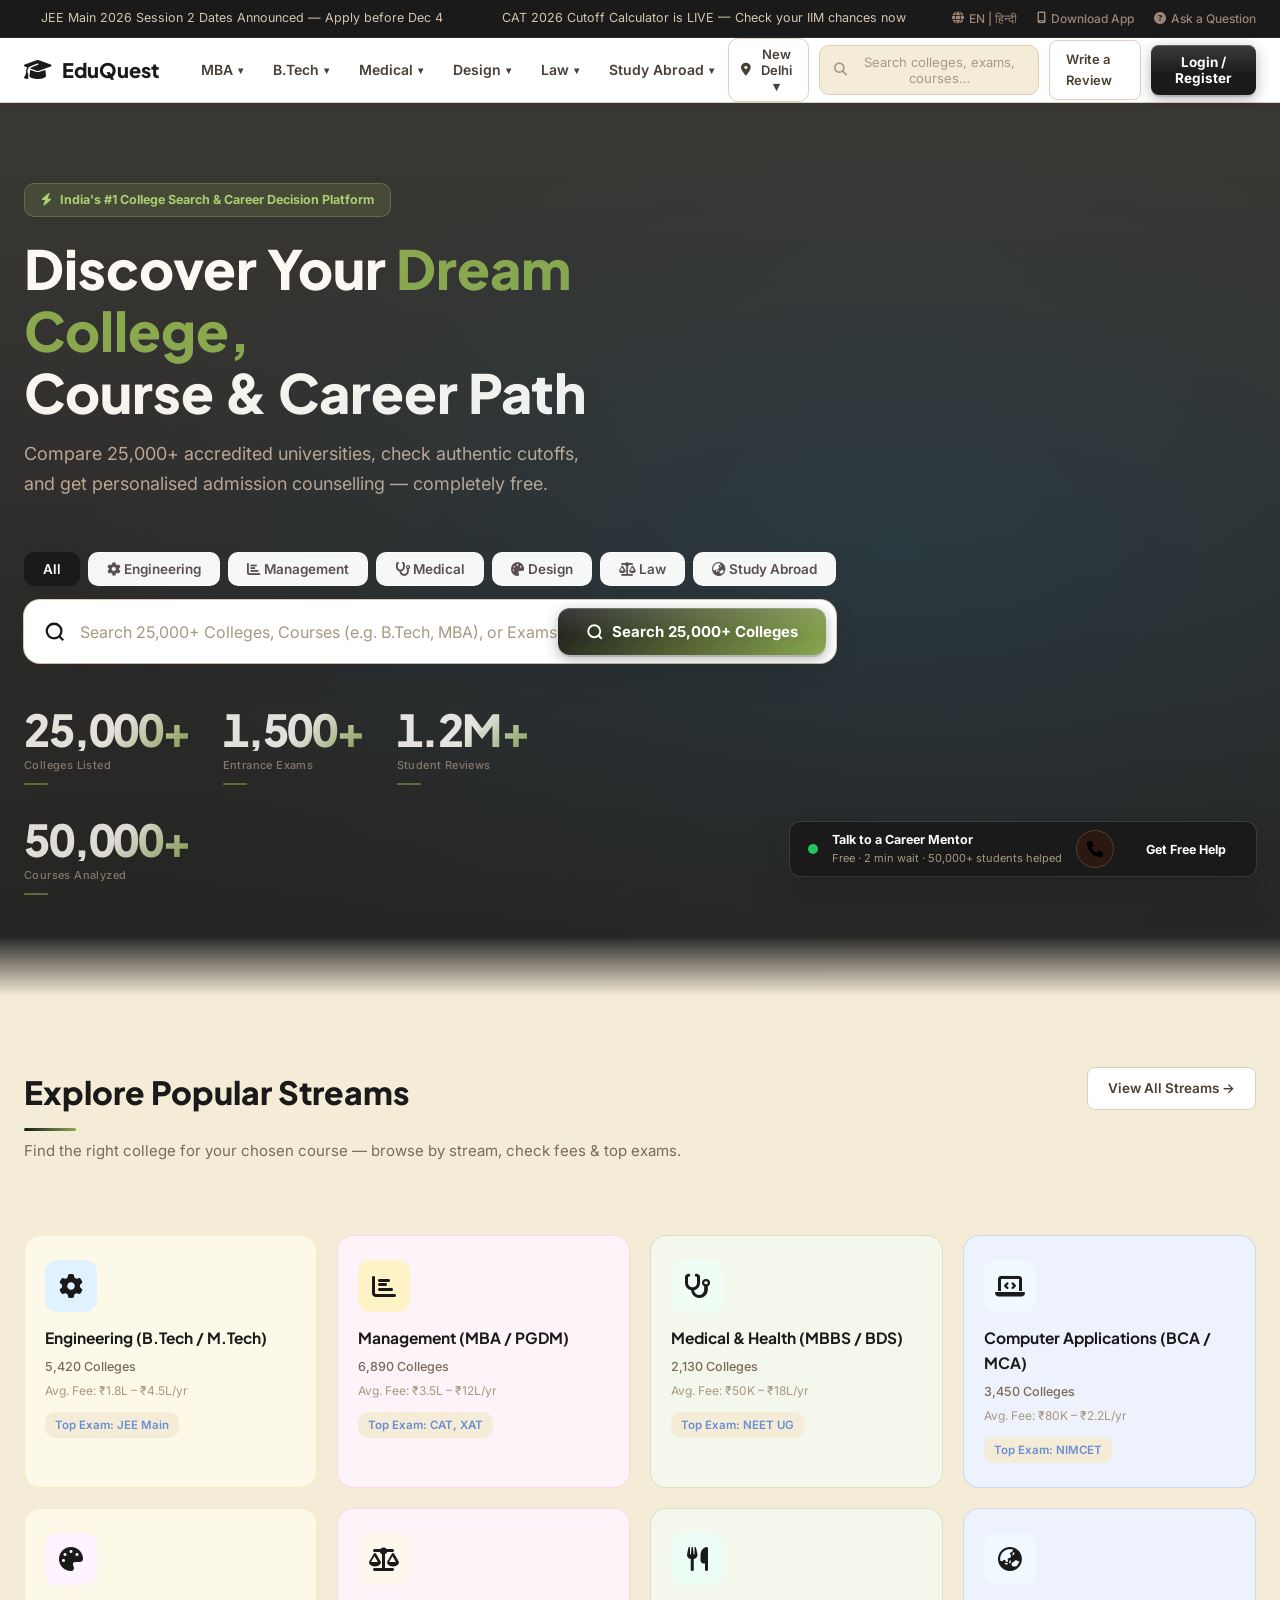
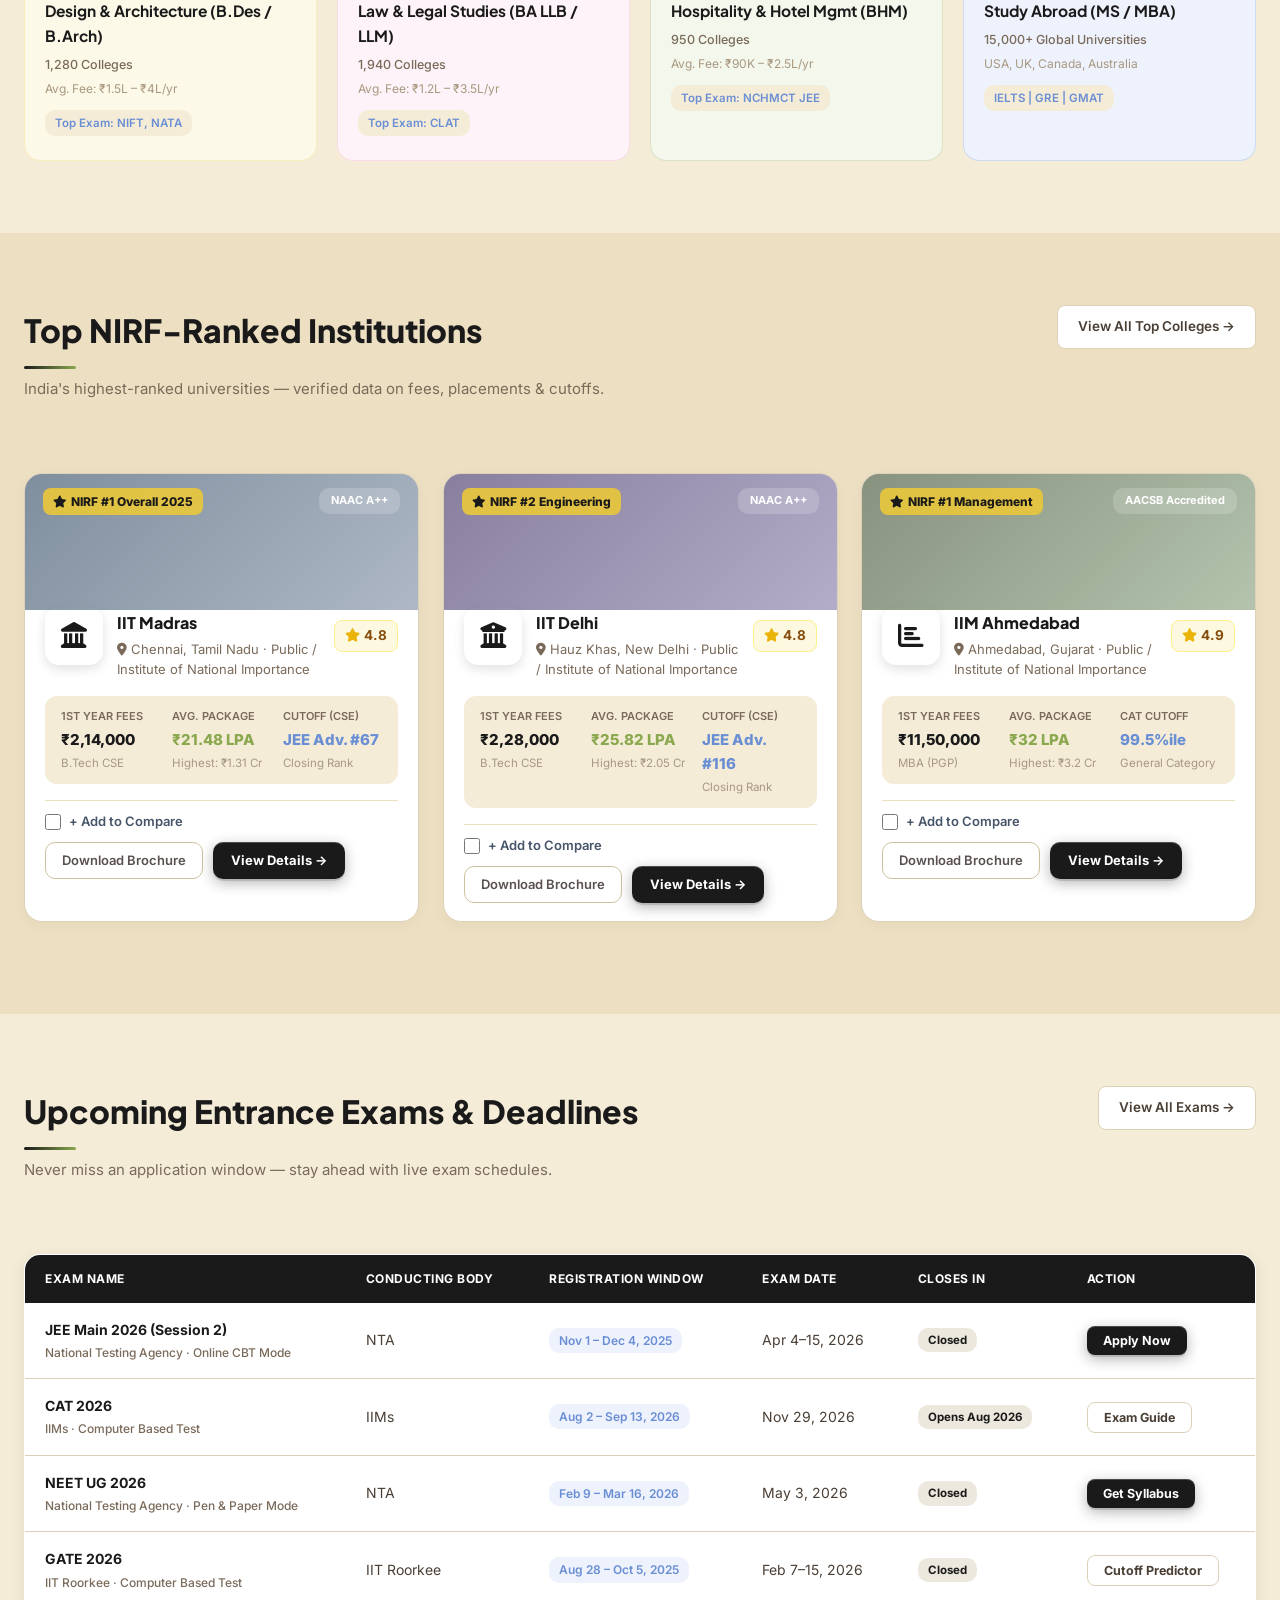
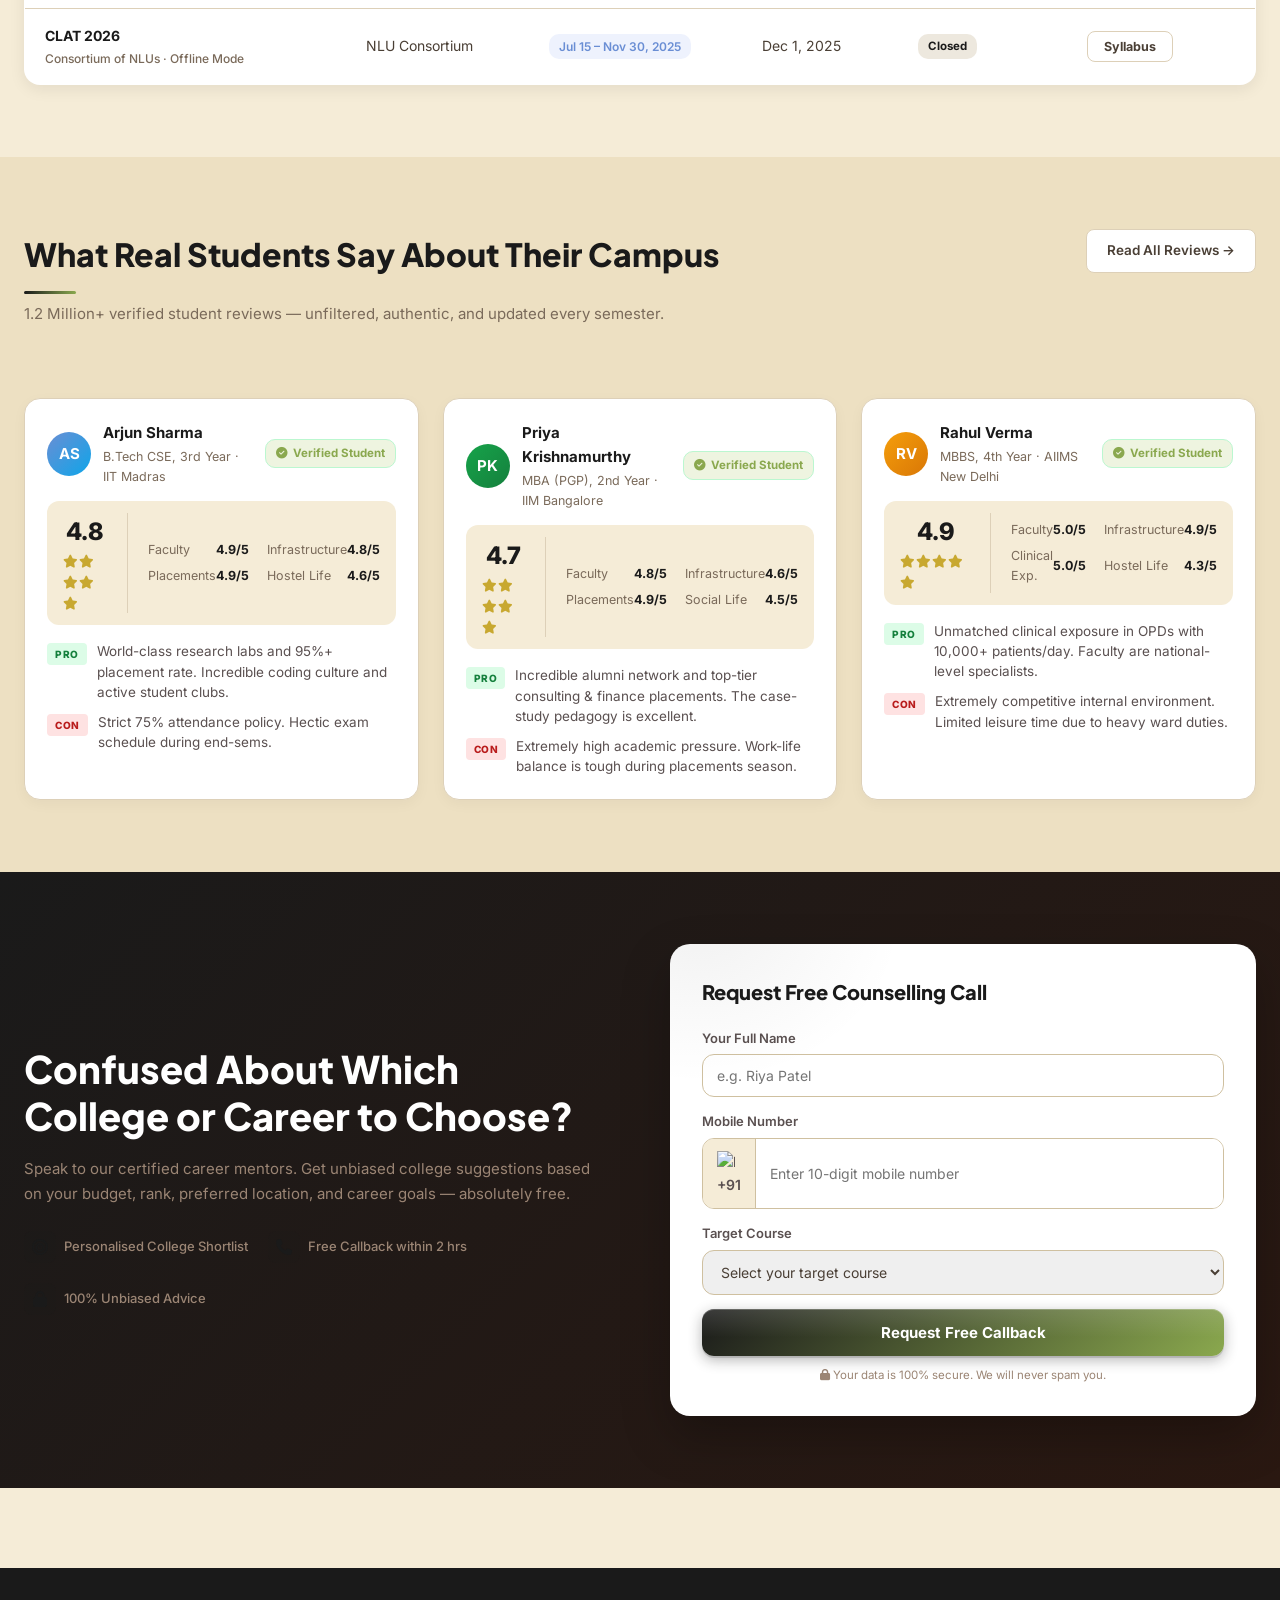
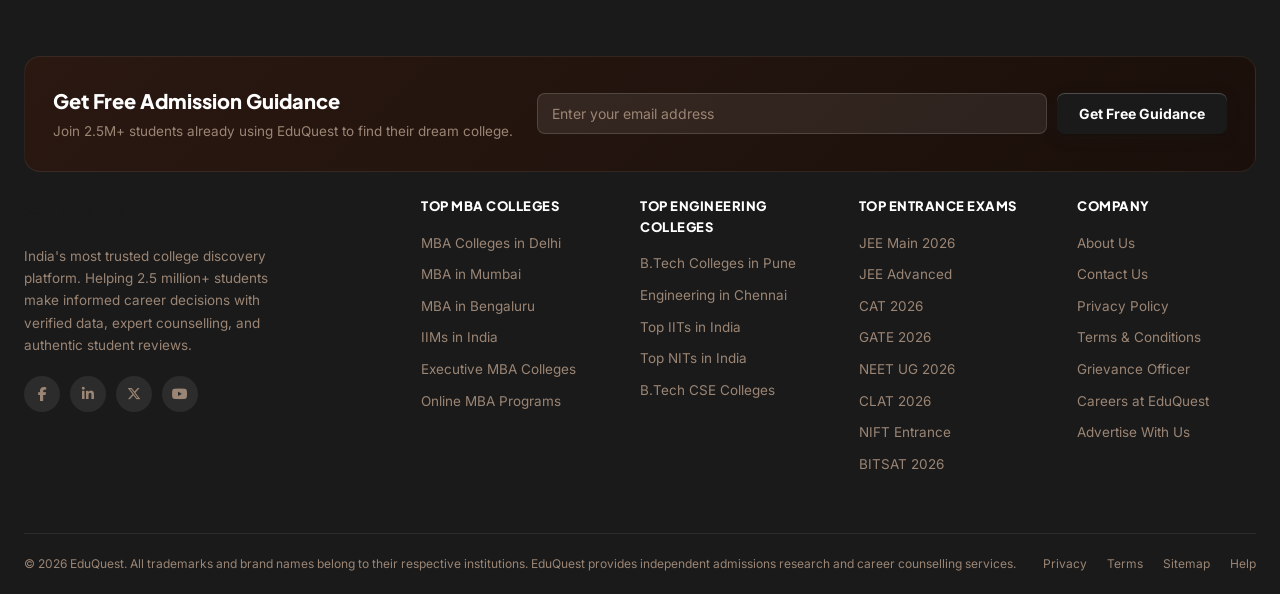
==== index.html @ 74264080 "Pull camera back to fit book inside canvas: 120% radius, 60deg FOV Co-Authored-By: Claude Sonnet 4.6" ====
<!DOCTYPE html>
<html lang="en">
<head>
  <meta charset="UTF-8" />
  <meta name="viewport" content="width=device-width, initial-scale=1.0" />
  <title>EduQuest — India's #1 College Discovery & Admissions Platform</title>
  <meta name="description" content="Discover 25,000+ colleges, check authentic cutoffs, compare universities and get free expert admissions counselling on EduQuest." />
  <link rel="stylesheet" href="eduquest.css" />
  <link rel="stylesheet" href="https://cdnjs.cloudflare.com/ajax/libs/font-awesome/6.5.1/css/all.min.css" crossorigin="anonymous" referrerpolicy="no-referrer" />
  <script type="module" src="https://unpkg.com/@google/model-viewer/dist/model-viewer.min.js"></script>
</head>
<body>

<!-- ══════════════════════════════════════════
     TOP NOTIFICATION BAR
══════════════════════════════════════════ -->
<div id="top-bar">
  <div class="container">
    <div class="top-bar-inner">
      <div class="top-bar-ticker">
        <div class="ticker-track">
          <span class="ticker-item"><span class="ticker-fire"><i class="fa-solid fa-fire"></i></span> JEE Main 2026 Session 2 Dates Announced — Apply before Dec 4</span>
          <span class="ticker-item"><span class="ticker-fire"><i class="fa-solid fa-bullhorn"></i></span> CAT 2026 Cutoff Calculator is LIVE — Check your IIM chances now</span>
          <span class="ticker-item"><span class="ticker-fire"><i class="fa-solid fa-graduation-cap"></i></span> NEET UG 2026 Registration Opens Feb 9 — Download free syllabus</span>
          <span class="ticker-item"><span class="ticker-fire"><i class="fa-solid fa-bolt"></i></span> GATE 2026 Admit Card available — IIT Roorkee</span>
          <span class="ticker-item"><span class="ticker-fire"><i class="fa-solid fa-fire"></i></span> JEE Main 2026 Session 2 Dates Announced — Apply before Dec 4</span>
          <span class="ticker-item"><span class="ticker-fire"><i class="fa-solid fa-bullhorn"></i></span> CAT 2026 Cutoff Calculator is LIVE — Check your IIM chances now</span>
          <span class="ticker-item"><span class="ticker-fire"><i class="fa-solid fa-graduation-cap"></i></span> NEET UG 2026 Registration Opens Feb 9 — Download free syllabus</span>
          <span class="ticker-item"><span class="ticker-fire"><i class="fa-solid fa-bolt"></i></span> GATE 2026 Admit Card available — IIT Roorkee</span>
        </div>
      </div>
      <div class="top-bar-right">
        <a href="#" class="top-bar-link"><i class="fa-solid fa-globe"></i> EN | हिन्दी</a>
        <a href="#" class="top-bar-link"><i class="fa-solid fa-mobile-screen"></i> Download App</a>
        <a href="#" class="top-bar-link"><i class="fa-solid fa-circle-question"></i> Ask a Question</a>
      </div>
    </div>
  </div>
</div>

<!-- ══════════════════════════════════════════
     STICKY NAVIGATION HEADER
══════════════════════════════════════════ -->
<header id="main-nav">
  <div class="container">
    <nav class="nav-inner">
      <a href="index.html" class="nav-logo">
        <span class="nav-logo-icon"><i class="fa-solid fa-graduation-cap"></i></span>EduQuest
      </a>

      <!-- Desktop Menu -->
      <ul class="nav-menu">
        <li class="nav-item">
          <a href="colleges.html?stream=mba" class="nav-link">MBA <span class="caret">▾</span></a>
          <div class="mega-menu">
            <div class="mega-menu-title">Management</div>
            <a href="colleges.html?stream=mba">Top MBA Colleges in India</a>
            <a href="exams.html#cat">CAT 2026 — Dates & Pattern</a>
            <a href="exams.html#xat">XAT 2026 Eligibility</a>
            <a href="colleges.html?type=online-mba">Online MBA Programs</a>
            <a href="colleges.html?type=executive-mba">Executive MBA Colleges</a>
            <a href="#" class="trigger-lead-modal">IIM Cutoff Predictor</a>
          </div>
        </li>
        <li class="nav-item">
          <a href="colleges.html?stream=engineering" class="nav-link">B.Tech <span class="caret">▾</span></a>
          <div class="mega-menu">
            <div class="mega-menu-title">Engineering</div>
            <a href="colleges.html?type=iit">Top IITs in India</a>
            <a href="colleges.html?type=nit">Top NITs in India</a>
            <a href="exams.html#jee">JEE Main 2026 Guide</a>
            <a href="#" class="trigger-lead-modal">JEE College Predictor</a>
            <a href="colleges.html?stream=engineering&type=private">Private Engineering Colleges</a>
            <a href="colleges.html?stream=engineering&branch=cse">Branch Comparison — CSE vs ECE</a>
          </div>
        </li>
        <li class="nav-item">
          <a href="colleges.html?stream=medical" class="nav-link">Medical <span class="caret">▾</span></a>
          <div class="mega-menu">
            <div class="mega-menu-title">Medical & Health Sciences</div>
            <a href="exams.html#neet">NEET UG 2026 Cutoffs</a>
            <a href="colleges.html?stream=medical&course=mbbs">Top MBBS Colleges</a>
            <a href="colleges.html?stream=medical&course=dental">BDS / Dental Colleges</a>
            <a href="colleges.html?type=aiims">AIIMS Ranking</a>
            <a href="colleges.html?stream=medical&course=pharmacy">Pharmacy Colleges</a>
          </div>
        </li>
        <li class="nav-item">
          <a href="colleges.html?stream=design" class="nav-link">Design <span class="caret">▾</span></a>
          <div class="mega-menu">
            <div class="mega-menu-title">Design & Architecture</div>
            <a href="colleges.html?stream=design&type=nift">NIFT Colleges</a>
            <a href="colleges.html?stream=design&type=nid">NID Admission</a>
            <a href="colleges.html?stream=design&course=fashion">Fashion Design Colleges</a>
            <a href="colleges.html?stream=design&course=interior">Interior Design Colleges</a>
            <a href="colleges.html?stream=design&course=barch">B.Arch Colleges</a>
          </div>
        </li>
        <li class="nav-item">
          <a href="colleges.html?stream=law" class="nav-link">Law <span class="caret">▾</span></a>
          <div class="mega-menu">
            <div class="mega-menu-title">Law & Legal Studies</div>
            <a href="colleges.html?stream=law">Top Law Colleges in India</a>
            <a href="exams.html#clat">CLAT 2026 Exam Guide</a>
            <a href="colleges.html?stream=law&course=ballb">BA LLB Colleges</a>
            <a href="colleges.html?stream=law&course=llm">LLM Programs</a>
          </div>
        </li>
        <li class="nav-item">
          <a href="colleges.html?stream=abroad" class="nav-link">Study Abroad <span class="caret">▾</span></a>
          <div class="mega-menu">
            <div class="mega-menu-title">Study Abroad</div>
            <a href="colleges.html?country=usa">Universities in USA</a>
            <a href="colleges.html?country=uk">Universities in UK</a>
            <a href="colleges.html?country=canada">Universities in Canada</a>
            <a href="colleges.html?country=australia">Universities in Australia</a>
            <a href="exams.html#ielts">IELTS / TOEFL Prep</a>
            <a href="exams.html#gre">GRE / GMAT Guide</a>
          </div>
        </li>
      </ul>

      <div class="nav-right">
        <button class="nav-city-select"><i class="fa-solid fa-location-dot"></i> New Delhi ▾</button>
        <button class="nav-search-trigger" onclick="document.getElementById('mainSearchInput').focus()">
          <i class="fa-solid fa-magnifying-glass"></i> Search colleges, exams, courses…
        </button>
        <a href="#" class="btn-nav-ghost trigger-lead-modal">Write a Review</a>
        <button class="btn-nav-primary trigger-lead-modal">Login / Register</button>
        <button class="mobile-menu-btn" id="hamburgerBtn" aria-label="Open menu">
          <span class="hamburger-line"></span>
          <span class="hamburger-line"></span>
          <span class="hamburger-line"></span>
        </button>
      </div>
    </nav>
  </div>
</header>

<!-- Mobile Drawer -->
<div class="mobile-drawer" id="mobileDrawer">
  <div class="drawer-backdrop" id="drawerBackdrop"></div>
  <div class="drawer-panel">
    <button class="modal-close-btn" id="drawerClose" style="position:static;margin-bottom:20px;"><i class="fa-solid fa-xmark"></i></button>
    <div class="drawer-logo"><i class="fa-solid fa-graduation-cap"></i> EduQuest</div>
    <a href="colleges.html?stream=mba" class="drawer-nav-item">MBA Colleges</a>
    <a href="colleges.html?stream=engineering" class="drawer-nav-item">B.Tech / Engineering</a>
    <a href="colleges.html?stream=medical" class="drawer-nav-item">Medical (MBBS / BDS)</a>
    <a href="colleges.html?stream=design" class="drawer-nav-item">Design & Architecture</a>
    <a href="colleges.html?stream=law" class="drawer-nav-item">Law Colleges</a>
    <a href="exams.html" class="drawer-nav-item">Entrance Exams</a>
    <a href="compare.html" class="drawer-nav-item">Compare Colleges</a>
    <button class="drawer-btn trigger-lead-modal">Login / Register Free</button>
  </div>
</div>

<!-- ══════════════════════════════════════════
     HERO OMNISEARCH SECTION
══════════════════════════════════════════ -->
<section class="hero-section" style="background:linear-gradient(rgba(26,26,26,0.86),rgba(26,26,26,0.95)),url('https://images.unsplash.com/photo-1523050854058-8df90110c9f1?w=1400&q=80&fit=crop') center/cover scroll">
  <div class="container">
    <div class="hero-layout">
      <!-- Left: text + search -->
      <div class="hero-left">
    <div class="hero-badge">
      <span><i class="fa-solid fa-bolt"></i> India's #1 College Search & Career Decision Platform</span>
    </div>
    <h1 class="hero-title">
      Discover Your <span>Dream College,</span><br>Course & Career Path
    </h1>
    <p class="hero-sub">
      Compare 25,000+ accredited universities, check authentic cutoffs, and get personalised admission counselling — completely free.
    </p>

    <!-- Omnisearch -->
    <div class="eduquest-search-wrapper">
      <div class="stream-chips-bar">
        <button class="chip-btn active" data-stream="all">All</button>
        <button class="chip-btn" data-stream="engineering"><i class="fa-solid fa-gear"></i> Engineering</button>
        <button class="chip-btn" data-stream="management"><i class="fa-solid fa-chart-bar"></i> Management</button>
        <button class="chip-btn" data-stream="medical"><i class="fa-solid fa-stethoscope"></i> Medical</button>
        <button class="chip-btn" data-stream="design"><i class="fa-solid fa-palette"></i> Design</button>
        <button class="chip-btn" data-stream="law"><i class="fa-solid fa-scale-balanced"></i> Law</button>
        <button class="chip-btn" data-stream="abroad"><i class="fa-solid fa-earth-asia"></i> Study Abroad</button>
      </div>
      <div class="omni-search-box" style="position:relative;">
        <span class="search-icon-box">
          <svg width="22" height="22" fill="none" stroke="currentColor" stroke-width="2.5" viewBox="0 0 24 24"><circle cx="11" cy="11" r="8"/><path d="m21 21-4.35-4.35"/></svg>
        </span>
        <input
          type="text"
          id="mainSearchInput"
          class="omni-input"
          placeholder="Search 25,000+ Colleges, Courses (e.g. B.Tech, MBA), or Exams (JEE, CAT)…"
          autocomplete="off"
          aria-label="Search colleges and exams"
        />
        <button class="omni-submit-btn" id="heroSearchBtn">
          <svg width="18" height="18" fill="none" stroke="currentColor" stroke-width="2.5" viewBox="0 0 24 24"><circle cx="11" cy="11" r="8"/><path d="m21 21-4.35-4.35"/></svg>
          <span>Search 25,000+ Colleges</span>
        </button>
        <!-- Autocomplete Dropdown -->
        <div class="search-autocomplete-dropdown" id="searchDropdown"></div>
      </div>
    </div>

    <!-- Hero Stats Bar -->
    <div class="hero-stats-bar">
      <div class="hero-stat">
        <span class="hero-stat-num">25,000+</span>
        <span class="hero-stat-label">Colleges Listed</span>
      </div>
      <div class="hero-stat">
        <span class="hero-stat-num">1,500+</span>
        <span class="hero-stat-label">Entrance Exams</span>
      </div>
      <div class="hero-stat">
        <span class="hero-stat-num">1.2M+</span>
        <span class="hero-stat-label">Student Reviews</span>
      </div>
      <div class="hero-stat">
        <span class="hero-stat-num">50,000+</span>
        <span class="hero-stat-label">Courses Analyzed</span>
      </div>
    </div>
      </div><!-- /hero-left -->

      <!-- Right: 3D Book Model -->
      <div class="hero-right">
        <model-viewer
          id="heroBook"
          src="book.glb"
          alt="Ancient glowing book — EduQuest"
          auto-rotate
          auto-rotate-delay="500"
          rotation-per-second="18deg"
          camera-controls
          disable-zoom
          disable-pan
          interaction-prompt="none"
          shadow-intensity="1"
          exposure="1.2"
          camera-orbit="10deg 72deg 120%"
          field-of-view="60deg"
          min-camera-orbit="auto 72deg auto"
          max-camera-orbit="auto 72deg auto"
          style="background:transparent;--poster-color:transparent;"
        ></model-viewer>
      </div><!-- /hero-right -->

    </div><!-- /hero-layout -->
  </div>
</section>

<!-- ══════════════════════════════════════════
     POPULAR STREAMS GRID
══════════════════════════════════════════ -->
<section class="streams-section">
  <div class="container">
    <div class="section-header">
      <div>
        <h2 class="section-title">Explore Popular Streams</h2>
        <p class="section-sub">Find the right college for your chosen course — browse by stream, check fees & top exams.</p>
      </div>
      <a href="colleges.html" class="btn-view-all">View All Streams →</a>
    </div>
    <div class="stream-grid">

      <a href="colleges.html?stream=engineering" class="stream-card-item">
        <div class="stream-icon-box" style="background:#e0f2fe;"><i class="fa-solid fa-gear"></i></div>
        <h3>Engineering (B.Tech / M.Tech)</h3>
        <p class="stream-count">5,420 Colleges</p>
        <p class="stream-fee">Avg. Fee: ₹1.8L – ₹4.5L/yr</p>
        <span class="stream-exam-tag">Top Exam: JEE Main</span>
      </a>

      <a href="colleges.html?stream=mba" class="stream-card-item">
        <div class="stream-icon-box" style="background:#fef3c7;"><i class="fa-solid fa-chart-bar"></i></div>
        <h3>Management (MBA / PGDM)</h3>
        <p class="stream-count">6,890 Colleges</p>
        <p class="stream-fee">Avg. Fee: ₹3.5L – ₹12L/yr</p>
        <span class="stream-exam-tag">Top Exam: CAT, XAT</span>
      </a>

      <a href="colleges.html?stream=medical" class="stream-card-item">
        <div class="stream-icon-box" style="background:#f0fdf4;"><i class="fa-solid fa-stethoscope"></i></div>
        <h3>Medical & Health (MBBS / BDS)</h3>
        <p class="stream-count">2,130 Colleges</p>
        <p class="stream-fee">Avg. Fee: ₹50K – ₹18L/yr</p>
        <span class="stream-exam-tag">Top Exam: NEET UG</span>
      </a>

      <a href="colleges.html?stream=computers" class="stream-card-item">
        <div class="stream-icon-box" style="background:#f0f9ff;"><i class="fa-solid fa-laptop-code"></i></div>
        <h3>Computer Applications (BCA / MCA)</h3>
        <p class="stream-count">3,450 Colleges</p>
        <p class="stream-fee">Avg. Fee: ₹80K – ₹2.2L/yr</p>
        <span class="stream-exam-tag">Top Exam: NIMCET</span>
      </a>

      <a href="colleges.html?stream=design" class="stream-card-item">
        <div class="stream-icon-box" style="background:#fdf4ff;"><i class="fa-solid fa-palette"></i></div>
        <h3>Design & Architecture (B.Des / B.Arch)</h3>
        <p class="stream-count">1,280 Colleges</p>
        <p class="stream-fee">Avg. Fee: ₹1.5L – ₹4L/yr</p>
        <span class="stream-exam-tag">Top Exam: NIFT, NATA</span>
      </a>

      <a href="colleges.html?stream=law" class="stream-card-item">
        <div class="stream-icon-box" style="background:#fff7ed;"><i class="fa-solid fa-scale-balanced"></i></div>
        <h3>Law & Legal Studies (BA LLB / LLM)</h3>
        <p class="stream-count">1,940 Colleges</p>
        <p class="stream-fee">Avg. Fee: ₹1.2L – ₹3.5L/yr</p>
        <span class="stream-exam-tag">Top Exam: CLAT</span>
      </a>

      <a href="colleges.html?stream=hospitality" class="stream-card-item">
        <div class="stream-icon-box" style="background:#ecfdf5;"><i class="fa-solid fa-utensils"></i></div>
        <h3>Hospitality & Hotel Mgmt (BHM)</h3>
        <p class="stream-count">950 Colleges</p>
        <p class="stream-fee">Avg. Fee: ₹90K – ₹2.5L/yr</p>
        <span class="stream-exam-tag">Top Exam: NCHMCT JEE</span>
      </a>

      <a href="colleges.html?stream=abroad" class="stream-card-item">
        <div class="stream-icon-box" style="background:#f0f9ff;"><i class="fa-solid fa-earth-asia"></i></div>
        <h3>Study Abroad (MS / MBA)</h3>
        <p class="stream-count">15,000+ Global Universities</p>
        <p class="stream-fee">USA, UK, Canada, Australia</p>
        <span class="stream-exam-tag">IELTS | GRE | GMAT</span>
      </a>

    </div>
  </div>
</section>

<!-- ══════════════════════════════════════════
     FEATURED NIRF TIER-1 COLLEGES
══════════════════════════════════════════ -->
<section class="featured-section">
  <div class="container">
    <div class="section-header">
      <div>
        <h2 class="section-title">Top NIRF-Ranked Institutions</h2>
        <p class="section-sub">India's highest-ranked universities — verified data on fees, placements & cutoffs.</p>
      </div>
      <a href="colleges.html?ranking=nirf-top50" class="btn-view-all">View All Top Colleges →</a>
    </div>
    <div class="featured-grid">

      <!-- Card 1: IIT Madras -->
      <div class="college-search-card"
           data-name="iit madras" data-tags="engineering,iit,govt,jee-advanced" data-nirf="1" data-pkg="2148000" data-fee="214000" data-rating="4.8">
        <div class="card-hero-banner" style="background:linear-gradient(135deg,rgba(10,39,68,0.52),rgba(30,58,95,0.36)),url('https://images.unsplash.com/photo-1562774053-701939374585?w=600&q=80&fit=crop') center/cover no-repeat">
          <span class="college-rank-tag"><i class="fa-solid fa-star"></i> NIRF #1 Overall 2025</span>
          <span class="college-accreditation-pill">NAAC A++</span>
        </div>
        <div class="card-body-content">
          <div class="title-logo-row">
            <div class="college-crest-box"><i class="fa-solid fa-landmark"></i></div>
            <div class="title-details">
              <h3 class="college-name">IIT Madras</h3>
              <p class="college-location"><i class="fa-solid fa-location-dot"></i> Chennai, Tamil Nadu · Public / Institute of National Importance</p>
            </div>
            <div class="college-rating-badge"><span class="star-icon"><i class="fa-solid fa-star"></i></span> 4.8</div>
          </div>
          <div class="college-stats-grid">
            <div class="stat-col">
              <span class="stat-label">1st Year Fees</span>
              <span class="stat-value">₹2,14,000</span>
              <span class="stat-sub">B.Tech CSE</span>
            </div>
            <div class="stat-col">
              <span class="stat-label">Avg. Package</span>
              <span class="stat-value highlight-green">₹21.48 LPA</span>
              <span class="stat-sub">Highest: ₹1.31 Cr</span>
            </div>
            <div class="stat-col">
              <span class="stat-label">Cutoff (CSE)</span>
              <span class="stat-value highlight-blue">JEE Adv. #67</span>
              <span class="stat-sub">Closing Rank</span>
            </div>
          </div>
          <div class="card-footer-actions">
            <label class="compare-toggle-label">
              <input type="checkbox" class="compare-chk" data-college="IIT Madras"> + Add to Compare
            </label>
            <div class="btn-group-right">
              <button class="btn-card-outline trigger-lead-modal">Download Brochure</button>
              <a href="college-details.html" class="btn-card-primary">View Details →</a>
            </div>
          </div>
        </div>
      </div>

      <!-- Card 2: IIT Delhi -->
      <div class="college-search-card"
           data-name="iit delhi" data-tags="engineering,iit,govt,jee-advanced" data-nirf="2" data-pkg="2582000" data-fee="228000" data-rating="4.8">
        <div class="card-hero-banner" style="background:linear-gradient(135deg,rgba(26,10,68,0.52),rgba(45,27,105,0.36)),url('https://images.unsplash.com/photo-1541339907198-e08756dedf3f?w=600&q=80&fit=crop') center/cover no-repeat">
          <span class="college-rank-tag"><i class="fa-solid fa-star"></i> NIRF #2 Engineering</span>
          <span class="college-accreditation-pill">NAAC A++</span>
        </div>
        <div class="card-body-content">
          <div class="title-logo-row">
            <div class="college-crest-box"><i class="fa-solid fa-building-columns"></i></div>
            <div class="title-details">
              <h3 class="college-name">IIT Delhi</h3>
              <p class="college-location"><i class="fa-solid fa-location-dot"></i> Hauz Khas, New Delhi · Public / Institute of National Importance</p>
            </div>
            <div class="college-rating-badge"><span class="star-icon"><i class="fa-solid fa-star"></i></span> 4.8</div>
          </div>
          <div class="college-stats-grid">
            <div class="stat-col">
              <span class="stat-label">1st Year Fees</span>
              <span class="stat-value">₹2,28,000</span>
              <span class="stat-sub">B.Tech CSE</span>
            </div>
            <div class="stat-col">
              <span class="stat-label">Avg. Package</span>
              <span class="stat-value highlight-green">₹25.82 LPA</span>
              <span class="stat-sub">Highest: ₹2.05 Cr</span>
            </div>
            <div class="stat-col">
              <span class="stat-label">Cutoff (CSE)</span>
              <span class="stat-value highlight-blue">JEE Adv. #116</span>
              <span class="stat-sub">Closing Rank</span>
            </div>
          </div>
          <div class="card-footer-actions">
            <label class="compare-toggle-label">
              <input type="checkbox" class="compare-chk" data-college="IIT Delhi"> + Add to Compare
            </label>
            <div class="btn-group-right">
              <button class="btn-card-outline trigger-lead-modal">Download Brochure</button>
              <a href="college-details.html" class="btn-card-primary">View Details →</a>
            </div>
          </div>
        </div>
      </div>

      <!-- Card 3: IIM Ahmedabad -->
      <div class="college-search-card"
           data-name="iim ahmedabad" data-tags="management,iim,govt,cat" data-nirf="1" data-pkg="3200000" data-fee="1150000" data-rating="4.9">
        <div class="card-hero-banner" style="background:linear-gradient(135deg,rgba(26,46,10,0.52),rgba(45,90,27,0.36)),url('https://images.unsplash.com/photo-1552664730-d307ca884978?w=600&q=80&fit=crop') center/cover no-repeat">
          <span class="college-rank-tag"><i class="fa-solid fa-star"></i> NIRF #1 Management</span>
          <span class="college-accreditation-pill">AACSB Accredited</span>
        </div>
        <div class="card-body-content">
          <div class="title-logo-row">
            <div class="college-crest-box"><i class="fa-solid fa-chart-bar"></i></div>
            <div class="title-details">
              <h3 class="college-name">IIM Ahmedabad</h3>
              <p class="college-location"><i class="fa-solid fa-location-dot"></i> Ahmedabad, Gujarat · Public / Institute of National Importance</p>
            </div>
            <div class="college-rating-badge"><span class="star-icon"><i class="fa-solid fa-star"></i></span> 4.9</div>
          </div>
          <div class="college-stats-grid">
            <div class="stat-col">
              <span class="stat-label">1st Year Fees</span>
              <span class="stat-value">₹11,50,000</span>
              <span class="stat-sub">MBA (PGP)</span>
            </div>
            <div class="stat-col">
              <span class="stat-label">Avg. Package</span>
              <span class="stat-value highlight-green">₹32 LPA</span>
              <span class="stat-sub">Highest: ₹3.2 Cr</span>
            </div>
            <div class="stat-col">
              <span class="stat-label">CAT Cutoff</span>
              <span class="stat-value highlight-blue">99.5%ile</span>
              <span class="stat-sub">General Category</span>
            </div>
          </div>
          <div class="card-footer-actions">
            <label class="compare-toggle-label">
              <input type="checkbox" class="compare-chk" data-college="IIM Ahmedabad"> + Add to Compare
            </label>
            <div class="btn-group-right">
              <button class="btn-card-outline trigger-lead-modal">Download Brochure</button>
              <a href="college-details.html" class="btn-card-primary">View Details →</a>
            </div>
          </div>
        </div>
      </div>

    </div>
  </div>
</section>

<!-- ══════════════════════════════════════════
     UPCOMING ENTRANCE EXAMS TABLE
══════════════════════════════════════════ -->
<section class="exams-section">
  <div class="container">
    <div class="section-header">
      <div>
        <h2 class="section-title">Upcoming Entrance Exams & Deadlines</h2>
        <p class="section-sub">Never miss an application window — stay ahead with live exam schedules.</p>
      </div>
      <a href="exams.html" class="btn-view-all">View All Exams →</a>
    </div>
    <table class="exams-table">
      <thead>
        <tr>
          <th>Exam Name</th>
          <th>Conducting Body</th>
          <th>Registration Window</th>
          <th>Exam Date</th>
          <th>Closes In</th>
          <th>Action</th>
        </tr>
      </thead>
      <tbody>
        <tr>
          <td>
            <div class="exam-name-cell">
              JEE Main 2026 (Session 2)
              <small>National Testing Agency · Online CBT Mode</small>
            </div>
          </td>
          <td>NTA</td>
          <td><span class="exam-date-pill">Nov 1 – Dec 4, 2025</span></td>
          <td>Apr 4–15, 2026</td>
          <td><span class="countdown-badge" data-countdown="2025-12-04">Calculating…</span></td>
          <td><button class="btn-exam-action trigger-lead-modal">Apply Now</button></td>
        </tr>
        <tr>
          <td>
            <div class="exam-name-cell">
              CAT 2026
              <small>IIMs · Computer Based Test</small>
            </div>
          </td>
          <td>IIMs</td>
          <td><span class="exam-date-pill">Aug 2 – Sep 13, 2026</span></td>
          <td>Nov 29, 2026</td>
          <td><span class="countdown-badge">Opens Aug 2026</span></td>
          <td><a href="exams.html#cat" class="btn-exam-action outline">Exam Guide</a></td>
        </tr>
        <tr>
          <td>
            <div class="exam-name-cell">
              NEET UG 2026
              <small>National Testing Agency · Pen & Paper Mode</small>
            </div>
          </td>
          <td>NTA</td>
          <td><span class="exam-date-pill">Feb 9 – Mar 16, 2026</span></td>
          <td>May 3, 2026</td>
          <td><span class="countdown-badge" data-countdown="2026-03-16">Calculating…</span></td>
          <td><button class="btn-exam-action trigger-lead-modal">Get Syllabus</button></td>
        </tr>
        <tr>
          <td>
            <div class="exam-name-cell">
              GATE 2026
              <small>IIT Roorkee · Computer Based Test</small>
            </div>
          </td>
          <td>IIT Roorkee</td>
          <td><span class="exam-date-pill">Aug 28 – Oct 5, 2025</span></td>
          <td>Feb 7–15, 2026</td>
          <td><span class="countdown-badge" data-countdown="2025-10-05">Calculating…</span></td>
          <td><a href="exams.html#gate" class="btn-exam-action outline">Cutoff Predictor</a></td>
        </tr>
        <tr>
          <td>
            <div class="exam-name-cell">
              CLAT 2026
              <small>Consortium of NLUs · Offline Mode</small>
            </div>
          </td>
          <td>NLU Consortium</td>
          <td><span class="exam-date-pill">Jul 15 – Nov 30, 2025</span></td>
          <td>Dec 1, 2025</td>
          <td><span class="countdown-badge" data-countdown="2025-11-30">Calculating…</span></td>
          <td><a href="exams.html#clat" class="btn-exam-action outline">Syllabus</a></td>
        </tr>
      </tbody>
    </table>
  </div>
</section>

<!-- ══════════════════════════════════════════
     VERIFIED STUDENT REVIEWS
══════════════════════════════════════════ -->
<section class="reviews-section">
  <div class="container">
    <div class="section-header">
      <div>
        <h2 class="section-title">What Real Students Say About Their Campus</h2>
        <p class="section-sub">1.2 Million+ verified student reviews — unfiltered, authentic, and updated every semester.</p>
      </div>
      <a href="college-details.html#reviews" class="btn-view-all">Read All Reviews →</a>
    </div>
    <div class="reviews-grid">

      <!-- Review 1 -->
      <div class="eduquest-review-card">
        <div class="review-header">
          <div class="reviewer-avatar">AS</div>
          <div class="reviewer-meta">
            <p class="reviewer-name">Arjun Sharma</p>
            <p class="reviewer-course">B.Tech CSE, 3rd Year · IIT Madras</p>
          </div>
          <div class="verified-student-tag"><i class="fa-solid fa-circle-check"></i> Verified Student</div>
        </div>
        <div class="review-ratings-row">
          <div class="score-pill-overall">
            <span class="score-num">4.8</span>
            <span class="score-stars"><i class="fa-solid fa-star"></i><i class="fa-solid fa-star"></i><i class="fa-solid fa-star"></i><i class="fa-solid fa-star"></i><i class="fa-solid fa-star"></i></span>
          </div>
          <div class="rating-sub-bars">
            <div class="sub-bar-item"><span>Faculty</span> <strong>4.9/5</strong></div>
            <div class="sub-bar-item"><span>Infrastructure</span> <strong>4.8/5</strong></div>
            <div class="sub-bar-item"><span>Placements</span> <strong>4.9/5</strong></div>
            <div class="sub-bar-item"><span>Hostel Life</span> <strong>4.6/5</strong></div>
          </div>
        </div>
        <div class="pros-cons-box">
          <div class="bullet-row">
            <span class="bullet-tag tag-pro">PRO</span>
            <p class="bullet-text">World-class research labs and 95%+ placement rate. Incredible coding culture and active student clubs.</p>
          </div>
          <div class="bullet-row">
            <span class="bullet-tag tag-con">CON</span>
            <p class="bullet-text">Strict 75% attendance policy. Hectic exam schedule during end-sems.</p>
          </div>
        </div>
      </div>

      <!-- Review 2 -->
      <div class="eduquest-review-card">
        <div class="review-header">
          <div class="reviewer-avatar" style="background:linear-gradient(135deg,#16a34a,#15803d)">PK</div>
          <div class="reviewer-meta">
            <p class="reviewer-name">Priya Krishnamurthy</p>
            <p class="reviewer-course">MBA (PGP), 2nd Year · IIM Bangalore</p>
          </div>
          <div class="verified-student-tag"><i class="fa-solid fa-circle-check"></i> Verified Student</div>
        </div>
        <div class="review-ratings-row">
          <div class="score-pill-overall">
            <span class="score-num">4.7</span>
            <span class="score-stars"><i class="fa-solid fa-star"></i><i class="fa-solid fa-star"></i><i class="fa-solid fa-star"></i><i class="fa-solid fa-star"></i><i class="fa-solid fa-star"></i></span>
          </div>
          <div class="rating-sub-bars">
            <div class="sub-bar-item"><span>Faculty</span> <strong>4.8/5</strong></div>
            <div class="sub-bar-item"><span>Infrastructure</span> <strong>4.6/5</strong></div>
            <div class="sub-bar-item"><span>Placements</span> <strong>4.9/5</strong></div>
            <div class="sub-bar-item"><span>Social Life</span> <strong>4.5/5</strong></div>
          </div>
        </div>
        <div class="pros-cons-box">
          <div class="bullet-row">
            <span class="bullet-tag tag-pro">PRO</span>
            <p class="bullet-text">Incredible alumni network and top-tier consulting & finance placements. The case-study pedagogy is excellent.</p>
          </div>
          <div class="bullet-row">
            <span class="bullet-tag tag-con">CON</span>
            <p class="bullet-text">Extremely high academic pressure. Work-life balance is tough during placements season.</p>
          </div>
        </div>
      </div>

      <!-- Review 3 -->
      <div class="eduquest-review-card">
        <div class="review-header">
          <div class="reviewer-avatar" style="background:linear-gradient(135deg,#f59e0b,#d97706)">RV</div>
          <div class="reviewer-meta">
            <p class="reviewer-name">Rahul Verma</p>
            <p class="reviewer-course">MBBS, 4th Year · AIIMS New Delhi</p>
          </div>
          <div class="verified-student-tag"><i class="fa-solid fa-circle-check"></i> Verified Student</div>
        </div>
        <div class="review-ratings-row">
          <div class="score-pill-overall">
            <span class="score-num">4.9</span>
            <span class="score-stars"><i class="fa-solid fa-star"></i><i class="fa-solid fa-star"></i><i class="fa-solid fa-star"></i><i class="fa-solid fa-star"></i><i class="fa-solid fa-star"></i></span>
          </div>
          <div class="rating-sub-bars">
            <div class="sub-bar-item"><span>Faculty</span> <strong>5.0/5</strong></div>
            <div class="sub-bar-item"><span>Infrastructure</span> <strong>4.9/5</strong></div>
            <div class="sub-bar-item"><span>Clinical Exp.</span> <strong>5.0/5</strong></div>
            <div class="sub-bar-item"><span>Hostel Life</span> <strong>4.3/5</strong></div>
          </div>
        </div>
        <div class="pros-cons-box">
          <div class="bullet-row">
            <span class="bullet-tag tag-pro">PRO</span>
            <p class="bullet-text">Unmatched clinical exposure in OPDs with 10,000+ patients/day. Faculty are national-level specialists.</p>
          </div>
          <div class="bullet-row">
            <span class="bullet-tag tag-con">CON</span>
            <p class="bullet-text">Extremely competitive internal environment. Limited leisure time due to heavy ward duties.</p>
          </div>
        </div>
      </div>

    </div>
  </div>
</section>

<!-- ══════════════════════════════════════════
     FREE EXPERT COUNSELLING BANNER
══════════════════════════════════════════ -->
<section class="counsel-section">
  <div class="container">
    <div class="counsel-inner">
      <div class="counsel-text">
        <h2>Confused About Which College or Career to Choose?</h2>
        <p>Speak to our certified career mentors. Get unbiased college suggestions based on your budget, rank, preferred location, and career goals — absolutely free.</p>
        <div class="counsel-trust-row">
          <div class="trust-item">
            <div class="trust-icon"><i class="fa-solid fa-bullseye"></i></div>
            <span class="trust-label">Personalised College Shortlist</span>
          </div>
          <div class="trust-item">
            <div class="trust-icon"><i class="fa-solid fa-phone"></i></div>
            <span class="trust-label">Free Callback within 2 hrs</span>
          </div>
          <div class="trust-item">
            <div class="trust-icon"><i class="fa-solid fa-lock"></i></div>
            <span class="trust-label">100% Unbiased Advice</span>
          </div>
        </div>
      </div>
      <div class="counsel-form-card">
        <h3>Request Free Counselling Call</h3>
        <form class="counsel-form" id="counsellingForm">
          <div class="form-group">
            <label class="form-label">Your Full Name</label>
            <input type="text" class="form-input" placeholder="e.g. Riya Patel" required />
          </div>
          <div class="form-group">
            <label class="form-label">Mobile Number</label>
            <div class="phone-input-row">
              <span class="phone-prefix"><img src="https://flagcdn.com/w20/in.png" alt="India" style="vertical-align:middle;width:18px;height:auto;"> +91</span>
              <input type="tel" class="form-input" placeholder="Enter 10-digit mobile number" maxlength="10" required />
            </div>
          </div>
          <div class="form-group">
            <label class="form-label">Target Course</label>
            <select class="form-input" style="color:var(--text-mid)">
              <option value="">Select your target course</option>
              <option>B.Tech / M.Tech (Engineering)</option>
              <option>MBA / PGDM (Management)</option>
              <option>MBBS / BDS (Medical)</option>
              <option>B.Des / B.Arch (Design)</option>
              <option>BA LLB / LLM (Law)</option>
              <option>BCA / MCA (Computer Apps)</option>
              <option>Study Abroad (MS / MBA)</option>
            </select>
          </div>
          <button type="submit" class="counsel-submit-btn">Request Free Callback</button>
          <p class="counsel-privacy-note"><i class="fa-solid fa-lock"></i> Your data is 100% secure. We will never spam you.</p>
        </form>
      </div>
    </div>
  </div>
</section>

<!-- ══════════════════════════════════════════
     GLOBAL FOOTER
══════════════════════════════════════════ -->
<footer>
  <div class="container">

    <!-- Footer Lead Banner -->
    <div class="footer-lead-banner">
      <div class="footer-lead-text">
        <h3>Get Free Admission Guidance</h3>
        <p>Join 2.5M+ students already using EduQuest to find their dream college.</p>
      </div>
      <form class="footer-lead-form" id="footerCounselForm">
        <input type="email" class="footer-input" placeholder="Enter your email address" required />
        <button type="submit" class="footer-submit-btn">Get Free Guidance</button>
      </form>
    </div>

    <!-- Footer Grid -->
    <div class="footer-grid">
      <div class="footer-brand">
        <div class="footer-logo"><i class="fa-solid fa-graduation-cap"></i> EduQuest</div>
        <p>India's most trusted college discovery platform. Helping 2.5 million+ students make informed career decisions with verified data, expert counselling, and authentic student reviews.</p>
        <div class="footer-socials">
          <a href="#" class="social-btn"><i class="fa-brands fa-facebook-f"></i></a>
          <a href="#" class="social-btn"><i class="fa-brands fa-linkedin-in"></i></a>
          <a href="#" class="social-btn"><i class="fa-brands fa-x-twitter"></i></a>
          <a href="#" class="social-btn"><i class="fa-brands fa-youtube"></i></a>
        </div>
      </div>

      <div class="footer-col">
        <h4>Top MBA Colleges</h4>
        <a href="colleges.html?stream=mba&city=delhi">MBA Colleges in Delhi</a>
        <a href="colleges.html?stream=mba&city=mumbai">MBA in Mumbai</a>
        <a href="colleges.html?stream=mba&city=bengaluru">MBA in Bengaluru</a>
        <a href="colleges.html?type=iim">IIMs in India</a>
        <a href="colleges.html?type=executive-mba">Executive MBA Colleges</a>
        <a href="colleges.html?stream=mba&type=online">Online MBA Programs</a>
      </div>

      <div class="footer-col">
        <h4>Top Engineering Colleges</h4>
        <a href="colleges.html?stream=engineering&city=pune">B.Tech Colleges in Pune</a>
        <a href="colleges.html?stream=engineering&city=chennai">Engineering in Chennai</a>
        <a href="colleges.html?type=iit">Top IITs in India</a>
        <a href="colleges.html?type=nit">Top NITs in India</a>
        <a href="colleges.html?stream=engineering&branch=cse">B.Tech CSE Colleges</a>
      </div>

      <div class="footer-col">
        <h4>Top Entrance Exams</h4>
        <a href="exams.html#jee">JEE Main 2026</a>
        <a href="exams.html#jee-adv">JEE Advanced</a>
        <a href="exams.html#cat">CAT 2026</a>
        <a href="exams.html#gate">GATE 2026</a>
        <a href="exams.html#neet">NEET UG 2026</a>
        <a href="exams.html#clat">CLAT 2026</a>
        <a href="exams.html#nift">NIFT Entrance</a>
        <a href="exams.html#bitsat">BITSAT 2026</a>
      </div>

      <div class="footer-col">
        <h4>Company</h4>
        <a href="#">About Us</a>
        <a href="#">Contact Us</a>
        <a href="#">Privacy Policy</a>
        <a href="#">Terms & Conditions</a>
        <a href="#">Grievance Officer</a>
        <a href="#">Careers at EduQuest</a>
        <a href="#">Advertise With Us</a>
      </div>
    </div>

    <!-- Footer Bottom -->
    <div class="footer-bottom">
      <p>© 2026 EduQuest. All trademarks and brand names belong to their respective institutions. EduQuest provides independent admissions research and career counselling services.</p>
      <div class="footer-bottom-links">
        <a href="#">Privacy</a>
        <a href="#">Terms</a>
        <a href="#">Sitemap</a>
        <a href="#">Help</a>
      </div>
    </div>
  </div>
</footer>

<!-- ══════════════════════════════════════════
     5-STEP LEAD & AUTH MODAL
══════════════════════════════════════════ -->
<div class="eduquest-modal-overlay" id="leadModal" role="dialog" aria-modal="true" aria-labelledby="modalMainTitle">
  <div class="eduquest-modal-container">
    <button class="modal-close-btn" id="closeModalBtn" aria-label="Close modal"><i class="fa-solid fa-xmark"></i></button>

    <span class="modal-badge"><i class="fa-solid fa-graduation-cap"></i> Free Admissions Guidance</span>
    <h2 class="modal-title" id="modalMainTitle">Get Free College Counselling & Official Brochure</h2>
    <p class="modal-sub">Join 2.5 Million+ students already shortlisting their dream colleges.</p>

    <!-- Progress Bar -->
    <div class="step-progress-bar">
      <div class="step-dot active" data-step="1">1</div>
      <div class="step-line"></div>
      <div class="step-dot" data-step="2">2</div>
      <div class="step-line"></div>
      <div class="step-dot" data-step="3">3</div>
    </div>

    <!-- Step 1: Mobile OTP -->
    <div class="modal-step-pane active" id="modalStep1">
      <div style="display:flex;flex-direction:column;gap:12px;margin-bottom:16px;">
        <button class="btn-google-auth">
          <svg width="18" height="18" viewBox="0 0 24 24"><path fill="#4285F4" d="M22.56 12.25c0-.78-.07-1.53-.2-2.25H12v4.26h5.92c-.26 1.37-1.04 2.53-2.21 3.31v2.77h3.57c2.08-1.92 3.28-4.74 3.28-8.09z"/><path fill="#34A853" d="M12 23c2.97 0 5.46-.98 7.28-2.66l-3.57-2.77c-.98.66-2.23 1.06-3.71 1.06-2.86 0-5.29-1.93-6.16-4.53H2.18v2.84C3.99 20.53 7.7 23 12 23z"/><path fill="#FBBC05" d="M5.84 14.09c-.22-.66-.35-1.36-.35-2.09s.13-1.43.35-2.09V7.07H2.18C1.43 8.55 1 10.22 1 12s.43 3.45 1.18 4.93l2.85-2.22.81-.62z"/><path fill="#EA4335" d="M12 5.38c1.62 0 3.06.56 4.21 1.64l3.15-3.15C17.45 2.09 14.97 1 12 1 7.7 1 3.99 3.47 2.18 7.07l3.66 2.84c.87-2.6 3.3-4.53 6.16-4.53z"/></svg>
          Continue with Google
        </button>
      </div>
      <div class="social-login-sep"><span>OR CONTINUE WITH MOBILE</span></div>
      <div class="form-group">
        <label class="form-label" for="userMobile">Mobile Number</label>
        <div class="phone-input-row">
          <span class="phone-prefix"><img src="https://flagcdn.com/w20/in.png" alt="India" style="vertical-align:middle;width:18px;height:auto;"> +91</span>
          <input type="tel" id="userMobile" class="form-input" placeholder="Enter 10-digit mobile number" maxlength="10" />
        </div>
      </div>
      <!-- OTP Box (hidden by default) -->
      <div class="otp-container" id="otpBox" style="display:none;">
        <p style="font-size:13px;color:var(--text-muted);margin-bottom:8px;">Enter 4-digit code sent to +91 ••••••1234. <a href="#" style="color:var(--orange);font-weight:600;">Edit Number</a></p>
        <div class="otp-inputs">
          <input type="text" class="otp-digit" maxlength="1" inputmode="numeric" />
          <input type="text" class="otp-digit" maxlength="1" inputmode="numeric" />
          <input type="text" class="otp-digit" maxlength="1" inputmode="numeric" />
          <input type="text" class="otp-digit" maxlength="1" inputmode="numeric" />
        </div>
        <p class="otp-resend-text"><a href="#" id="resendOtpLink">Resend OTP</a></p>
      </div>
      <button class="btn-primary-modal" id="step1NextBtn">Send Verification OTP</button>
    </div>

    <!-- Step 2: Profile Details -->
    <div class="modal-step-pane" id="modalStep2">
      <h3 style="font-family:var(--font-head);font-size:17px;font-weight:800;margin-bottom:16px;">Tell us a bit about yourself</h3>
      <div class="form-group">
        <label class="form-label">Full Name</label>
        <input type="text" id="userName" class="form-input" placeholder="Enter your full legal name" />
      </div>
      <div class="form-group">
        <label class="form-label">Email Address</label>
        <input type="email" class="form-input" placeholder="name@example.com" />
      </div>
      <div class="form-group">
        <label class="form-label">Current City</label>
        <input type="text" class="form-input" placeholder="e.g. New Delhi, Bengaluru, Pune" />
      </div>
      <div class="modal-actions-row">
        <button class="btn-ghost-modal" id="step2BackBtn">← Back</button>
        <button class="btn-primary-modal" id="step2NextBtn">Continue →</button>
      </div>
    </div>

    <!-- Step 3: Stream & Consent -->
    <div class="modal-step-pane" id="modalStep3">
      <h3 style="font-family:var(--font-head);font-size:17px;font-weight:800;margin-bottom:12px;">What are you looking for?</h3>
      <p style="font-size:12.5px;color:var(--text-muted);margin-bottom:14px;">Select your target stream</p>
      <div class="stream-select-grid">
        <div class="stream-card"><span class="stream-card-icon"><i class="fa-solid fa-gear"></i></span>Engineering & Tech</div>
        <div class="stream-card"><span class="stream-card-icon"><i class="fa-solid fa-chart-bar"></i></span>Management (MBA)</div>
        <div class="stream-card"><span class="stream-card-icon"><i class="fa-solid fa-stethoscope"></i></span>Medicine & Health</div>
        <div class="stream-card"><span class="stream-card-icon"><i class="fa-solid fa-palette"></i></span>Design & Media</div>
        <div class="stream-card"><span class="stream-card-icon"><i class="fa-solid fa-scale-balanced"></i></span>Law & Legal</div>
        <div class="stream-card"><span class="stream-card-icon"><i class="fa-solid fa-earth-asia"></i></span>Study Abroad</div>
      </div>
      <div class="consent-checkbox-wrap">
        <label class="checkbox-label" style="margin-bottom:10px;">
          <input type="checkbox" checked /> I agree to the <a href="#" style="color:var(--orange);">Terms of Use</a> and <a href="#" style="color:var(--orange);">Privacy Policy</a>.
        </label>
        <label class="checkbox-label">
          <input type="checkbox" checked /> I authorise EduQuest and partner universities to contact me via Call, SMS, Email & WhatsApp for admissions, discounts, and counselling.
        </label>
      </div>
      <div class="modal-actions-row">
        <button class="btn-ghost-modal" id="step3BackBtn">← Back</button>
        <button class="btn-primary-modal" id="step3SubmitBtn">Complete Registration & Get Brochure <i class="fa-solid fa-graduation-cap"></i></button>
      </div>
    </div>

    <!-- Success Pane -->
    <div class="modal-step-pane" id="modalSuccess">
      <div class="modal-success-pane">
        <div class="success-icon"><i class="fa-solid fa-circle-check"></i></div>
        <h3 class="success-title">You're All Set!</h3>
        <p class="success-sub">Your brochure has been sent to your email. Our counsellor will call you within 2 hours.<br><br><strong>Welcome to EduQuest!</strong></p>
      </div>
    </div>

  </div>
</div>

<!-- ══════════════════════════════════════════
     COMPARE BAR (Sticky bottom tray)
══════════════════════════════════════════ -->
<div class="compare-bar" id="compareBar">
  <span class="compare-bar-title"><i class="fa-solid fa-chart-bar"></i> Compare Colleges:</span>
  <div class="compare-slots" id="compareBarSlots"></div>
  <div class="compare-bar-actions">
    <button class="btn-compare-now" id="compareNowBtn">Compare Now →</button>
    <button class="btn-compare-clear" id="compareClearBtn">Clear All</button>
  </div>
</div>

<!-- ══════════════════════════════════════════
     FLOATING COUNSELLING WIDGET
══════════════════════════════════════════ -->
<div class="eduquest-floating-counsel">
  <div class="counsel-pill-card">
    <div class="status-pulse-dot"></div>
    <div class="counsel-text-col">
      <span class="counsel-title">Talk to a Career Mentor</span>
      <span class="counsel-subtitle">Free · 2 min wait · 50,000+ students helped</span>
    </div>
    <button class="counsel-call-btn" title="Schedule a call"><i class="fa-solid fa-phone"></i></button>
    <button class="counsel-chat-btn trigger-lead-modal">Get Free Help</button>
  </div>
</div>

<script src="eduquest.js"></script>
</body>
</html>
---- eduquest.css ----
/* ============================================================
   EduQuest — Global Design System
   Single unified stylesheet for all pages
   ============================================================ */

@import url('https://fonts.googleapis.com/css2?family=Plus+Jakarta+Sans:wght@400;500;600;700;800&family=Inter:wght@400;500;600;700&display=swap');

/* ── Root Tokens ── */
:root {
  /* ── Intelly Palette ── */
  --orange:       #1a1a1a;   /* near-black primary */
  --orange-hover: #2e2e2e;
  --orange-light: #ede8de;
  --orange-mid:   #8aa84e;   /* sage green mid */
  --terra:        #f093b4;   /* soft pink */
  --terra-light:  #fef0f7;
  --yellow:       #e6c640;   /* warm yellow */
  --yellow-light: #fdf9e0;
  --sage:         #8aa84e;   /* sage green */
  --sage-light:   #eef4e0;
  --periwinkle:   #6a8ed4;   /* periwinkle blue */
  --periwinkle-light: #eef2fd;
  --navy:         #2a2825;
  --navy-dark:    #1a1a1a;
  --navy-card:    #2d2a28;
  --navy-mid:     #5a5050;
  --sky:          #6a8ed4;
  --sky-light:    #eef2fd;
  --gold:         #c8a830;
  --gold-light:   #fdf9e0;
  --green:        #8aa84e;
  --green-light:  #eef4e0;
  --red-light:    #fee2e2;
  --bg:           #f5ecd7;   /* sandy cream */
  --bg-mid:       #ede0c2;
  --white:        #ffffff;
  --border:       #ddd0b8;
  --border-mid:   #cfc0a0;
  --text-primary: #1a1a1a;
  --text-mid:     #4a3f35;
  --text-muted:   #7a6a5a;
  --text-subtle:  #a89880;
  --font-head:    'Plus Jakarta Sans', -apple-system, sans-serif;
  --font-body:    'Inter', -apple-system, sans-serif;
  --radius-sm:    8px;
  --radius-md:    12px;
  --radius-lg:    16px;
  --radius-xl:    20px;
  --radius-pill:  10px;
  --shadow-sm:    0 2px 8px rgba(26,26,26,0.06);
  --shadow-md:    0 4px 16px rgba(26,26,26,0.08);
  --shadow-lg:    0 12px 32px rgba(26,26,26,0.12);
  --shadow-xl:    0 20px 48px rgba(26,26,26,0.16);
}

/* ── Reset ── */
*, *::before, *::after { box-sizing: border-box; margin: 0; padding: 0; }
html { scroll-behavior: smooth; font-size: 16px; }
body {
  font-family: var(--font-body);
  background: var(--bg);
  color: var(--text-primary);
  line-height: 1.6;
  -webkit-font-smoothing: antialiased;
}
img { max-width: 100%; display: block; }
a { color: inherit; text-decoration: none; }
button { font-family: inherit; cursor: pointer; }
ul, ol { list-style: none; }
input, select, textarea { font-family: inherit; }

/* ── Utility Classes ── */
.container { max-width: 1280px; margin: 0 auto; padding: 0 24px; }
.section-title {
  font-family: var(--font-head);
  font-size: clamp(22px, 3vw, 32px);
  font-weight: 800;
  color: var(--text-primary);
  margin-bottom: 8px;
}
.section-sub {
  font-size: 15px;
  color: var(--text-muted);
  margin-bottom: 36px;
}
.badge-orange {
  display: inline-flex; align-items: center; gap: 6px;
  background: var(--orange-light); color: var(--orange);
  font-size: 11px; font-weight: 800; letter-spacing: 0.5px;
  padding: 5px 12px; border-radius: 6px;
  margin-bottom: 14px;
}
.sr-only { position: absolute; width: 1px; height: 1px; clip: rect(0,0,0,0); overflow: hidden; }

/* ============================================================
   TOP NOTIFICATION BAR
   ============================================================ */
#top-bar {
  background: var(--navy-dark);
  color: #d4c4b0;
  font-size: 12.5px;
  padding: 8px 0;
  border-bottom: 1px solid rgba(255,255,255,0.08);
  overflow: hidden;
}
.top-bar-inner {
  display: flex;
  align-items: center;
  justify-content: space-between;
  gap: 16px;
}
.top-bar-ticker {
  flex: 1;
  overflow: hidden;
  position: relative;
}
.ticker-track {
  display: flex;
  gap: 40px;
  white-space: nowrap;
  animation: tickerScroll 30s linear infinite;
}
.ticker-track:hover { animation-play-state: paused; }
@keyframes tickerScroll {
  0% { transform: translateX(0); }
  100% { transform: translateX(-50%); }
}
.ticker-item { display: inline-flex; align-items: center; gap: 6px; }
.ticker-fire { color: var(--orange); font-size: 13px; }
.top-bar-right {
  display: flex; align-items: center; gap: 20px;
  flex-shrink: 0;
}
.top-bar-link {
  color: #9b8574; font-size: 12px; font-weight: 500;
  display: flex; align-items: center; gap: 5px;
  transition: color 0.2s;
}
.top-bar-link:hover { color: var(--white); }

/* ============================================================
   GLOBAL STICKY HEADER
   ============================================================ */
#main-nav {
  background: var(--white);
  border-bottom: 1px solid var(--border);
  position: sticky;
  top: 0;
  z-index: 100;
  box-shadow: 0 2px 8px rgba(26,26,26,0.06);
}
.nav-inner {
  display: flex;
  align-items: center;
  gap: 0;
  height: 64px;
}
.nav-logo {
  display: flex; align-items: center; gap: 10px;
  font-family: var(--font-head);
  font-size: 20px;
  font-weight: 800;
  color: var(--orange);
  text-decoration: none;
  flex-shrink: 0;
  margin-right: 28px;
}
.nav-logo-icon { font-size: 22px; }

.nav-menu {
  display: flex; align-items: center; gap: 2px;
  flex: 1;
}
.nav-item { position: relative; }
.nav-link {
  display: flex; align-items: center; gap: 5px;
  padding: 8px 14px;
  font-size: 14px;
  font-weight: 600;
  color: var(--text-mid);
  border-radius: var(--radius-sm);
  transition: all 0.2s;
  white-space: nowrap;
}
.nav-link:hover { background: var(--bg); color: var(--orange); }
.nav-link .caret { font-size: 10px; transition: transform 0.2s; }
.nav-item:hover > .nav-link .caret { transform: rotate(180deg); }

/* Mega Menu */
.mega-menu {
  position: absolute;
  top: calc(100% + 4px);
  left: 0;
  min-width: 260px;
  background: var(--white);
  border: 1px solid var(--border);
  border-radius: var(--radius-lg);
  box-shadow: var(--shadow-xl);
  padding: 12px;
  opacity: 0;
  visibility: hidden;
  transform: translateY(8px);
  transition: all 0.2s cubic-bezier(0.16,1,0.3,1);
  z-index: 200;
}
.nav-item:hover .mega-menu {
  opacity: 1;
  visibility: visible;
  transform: translateY(0);
}
.mega-menu-title {
  font-size: 10px; font-weight: 800; letter-spacing: 0.8px;
  color: var(--text-muted); padding: 6px 10px 4px;
  text-transform: uppercase;
}
.mega-menu a {
  display: block;
  padding: 9px 10px;
  font-size: 13.5px;
  font-weight: 500;
  color: var(--text-mid);
  border-radius: var(--radius-sm);
  transition: all 0.15s;
}
.mega-menu a:hover { background: var(--bg-mid); color: var(--orange); padding-left: 14px; border-left: 3px solid var(--yellow); }

.nav-right {
  display: flex; align-items: center; gap: 10px;
  margin-left: auto;
}
.nav-city-select {
  display: flex; align-items: center; gap: 6px;
  padding: 7px 12px;
  border: 1px solid var(--border);
  border-radius: var(--radius-pill);
  font-size: 13px; font-weight: 600;
  color: var(--text-mid);
  background: var(--white);
  cursor: pointer;
  transition: all 0.2s;
}
.nav-city-select:hover { border-color: var(--orange); color: var(--orange); }

.nav-search-trigger {
  display: flex; align-items: center; gap: 8px;
  padding: 8px 14px;
  border: 1.5px solid var(--border);
  border-radius: var(--radius-pill);
  font-size: 13px;
  color: var(--text-subtle);
  background: var(--bg);
  cursor: pointer;
  transition: all 0.2s;
  min-width: 220px;
}
.nav-search-trigger:hover { border-color: var(--orange); background: var(--white); }

.btn-nav-ghost {
  padding: 8px 16px;
  border: 1.5px solid var(--border);
  border-radius: var(--radius-sm);
  font-size: 13px; font-weight: 600;
  color: var(--text-mid);
  background: transparent;
  transition: all 0.2s;
}
.btn-nav-ghost:hover { border-color: var(--orange); color: var(--orange); }

.btn-nav-primary {
  padding: 9px 20px;
  background: var(--orange);
  color: var(--white);
  border: none;
  border-radius: var(--radius-sm);
  font-size: 13.5px; font-weight: 700;
  transition: all 0.2s;
  box-shadow: 0 2px 8px rgba(26,26,26,0.25);
}
.btn-nav-primary:hover {
  background: var(--orange-hover);
  transform: translateY(-1px);
  box-shadow: 0 4px 14px rgba(26,26,26,0.35);
}

/* Mobile Hamburger */
.mobile-menu-btn {
  display: none;
  background: transparent;
  border: none;
  flex-direction: column;
  gap: 5px;
  padding: 6px;
  cursor: pointer;
}
.hamburger-line {
  width: 24px; height: 2.5px;
  background: var(--text-mid);
  border-radius: 2px;
  transition: all 0.3s;
}

/* Mobile Drawer */
.mobile-drawer {
  display: none;
  position: fixed;
  inset: 0;
  z-index: 999;
}
.mobile-drawer.open { display: block; }
.drawer-backdrop {
  position: absolute;
  inset: 0;
  background: rgba(26,26,26,0.6);
  backdrop-filter: blur(4px);
}
.drawer-panel {
  position: absolute;
  top: 0; left: 0;
  width: min(320px, 85vw);
  height: 100%;
  background: var(--white);
  overflow-y: auto;
  padding: 24px 20px;
  box-shadow: var(--shadow-xl);
}
.drawer-logo {
  display: flex; align-items: center; gap: 10px;
  font-family: var(--font-head);
  font-size: 20px; font-weight: 800;
  color: var(--orange);
  margin-bottom: 28px;
}
.drawer-nav-item {
  display: block;
  padding: 12px 16px;
  font-size: 15px; font-weight: 600;
  color: var(--text-mid);
  border-radius: var(--radius-sm);
  transition: all 0.2s;
  margin-bottom: 2px;
}
.drawer-nav-item:hover { background: var(--bg); color: var(--orange); }
.drawer-btn {
  display: block; width: 100%; text-align: center;
  margin-top: 20px;
  padding: 12px;
  background: var(--orange); color: var(--white);
  border-radius: var(--radius-sm);
  font-size: 15px; font-weight: 700; border: none;
}

/* ============================================================
   GLOBAL FOOTER
   ============================================================ */
footer {
  background: var(--navy-dark);
  color: #9b8574;
  padding: 56px 0 0;
  margin-top: 80px;
}
.footer-grid {
  display: grid;
  grid-template-columns: 2fr 1fr 1fr 1fr 1fr;
  gap: 40px;
  padding-bottom: 48px;
  border-bottom: 1px solid rgba(255,255,255,0.08);
}
.footer-brand .footer-logo {
  font-family: var(--font-head);
  font-size: 22px; font-weight: 800;
  color: var(--orange);
  display: flex; align-items: center; gap: 10px;
  margin-bottom: 14px;
}
.footer-brand p {
  font-size: 13.5px; line-height: 1.65;
  color: #9b8574;
  max-width: 280px;
  margin-bottom: 20px;
}
.footer-socials {
  display: flex; gap: 10px;
}
.social-btn {
  width: 36px; height: 36px;
  background: rgba(255,255,255,0.08);
  border-radius: 50%;
  display: flex; align-items: center; justify-content: center;
  color: #9b8574; font-size: 14px;
  transition: all 0.2s;
}
.social-btn:hover { background: var(--orange); color: var(--white); }

.footer-col h4 {
  font-family: var(--font-head);
  font-size: 13px; font-weight: 800;
  letter-spacing: 0.5px;
  color: var(--white);
  text-transform: uppercase;
  margin-bottom: 16px;
}
.footer-col a {
  display: block;
  font-size: 13.5px;
  color: #9b8574;
  margin-bottom: 10px;
  transition: color 0.2s;
}
.footer-col a:hover { color: var(--white); }

.footer-lead-banner {
  background: linear-gradient(135deg, #2a1811, #1a0f0a);
  border-radius: var(--radius-lg);
  padding: 28px;
  margin: 32px 0 24px;
  border: 1px solid rgba(255,255,255,0.08);
  display: flex;
  align-items: center;
  gap: 24px;
  flex-wrap: wrap;
}
.footer-lead-text h3 {
  font-family: var(--font-head);
  font-size: 20px; font-weight: 800;
  color: var(--white);
  margin-bottom: 4px;
}
.footer-lead-text p { font-size: 13.5px; color: #9b8574; }
.footer-lead-form {
  display: flex; gap: 10px; flex: 1; min-width: 280px;
}
.footer-input {
  flex: 1;
  background: rgba(255,255,255,0.08);
  border: 1px solid rgba(255,255,255,0.15);
  border-radius: var(--radius-sm);
  padding: 11px 14px;
  color: var(--white); font-size: 14px;
  outline: none;
}
.footer-input::placeholder { color: #9b8574; }
.footer-input:focus { border-color: var(--orange); }
.footer-submit-btn {
  padding: 11px 22px;
  background: var(--orange); color: var(--white);
  border: none; border-radius: var(--radius-sm);
  font-size: 14px; font-weight: 700;
  transition: background 0.2s;
  white-space: nowrap;
}
.footer-submit-btn:hover { background: var(--orange-hover); }

.footer-bottom {
  padding: 20px 0;
  display: flex;
  align-items: center;
  justify-content: space-between;
  gap: 16px;
  flex-wrap: wrap;
}
.footer-bottom p { font-size: 12px; color: #9b8574; }
.footer-bottom-links { display: flex; gap: 20px; }
.footer-bottom-links a { font-size: 12px; color: #9b8574; transition: color 0.2s; }
.footer-bottom-links a:hover { color: var(--white); }

/* ============================================================
   OMNISEARCH HERO COMPONENT
   ============================================================ */
.eduquest-search-wrapper {
  max-width: 880px;
  margin: 0 auto;
  position: relative;
  z-index: 50;
}
.stream-chips-bar {
  display: flex;
  gap: 8px;
  overflow-x: auto;
  overflow-y: visible;
  padding-top: 10px;
  padding-bottom: 14px;
  scrollbar-width: none;
}
.stream-chips-bar::-webkit-scrollbar { display: none; }
.chip-btn {
  background: rgba(255,255,255,0.96);
  border: 1px solid rgba(255,255,255,0.5);
  color: var(--navy-mid);
  padding: 8px 18px;
  border-radius: var(--radius-pill);
  font-size: 13.5px; font-weight: 600;
  cursor: pointer;
  white-space: nowrap;
  transition: color 0.2s, border-color 0.2s, background 0.2s, transform 0.2s;
}
.chip-btn:hover { background: var(--white); border-color: var(--orange); color: var(--orange); transform: translateY(-2px); }
.chip-btn.active { background: var(--orange); border-color: var(--orange); color: var(--white); box-shadow: 0 4px 14px rgba(26,26,26,0.35); }

.omni-search-box {
  background: var(--white);
  border-radius: 16px;
  display: flex; align-items: center;
  padding: 8px 10px 8px 20px;
  box-shadow: 0 16px 36px -8px rgba(26,26,26,0.18), 0 0 0 1px var(--border);
  position: relative;
}
.search-icon-box { color: var(--orange); display: flex; align-items: center; margin-right: 14px; }
.omni-input {
  flex: 1; border: none; outline: none;
  font-size: 16px; color: var(--text-primary);
  font-family: inherit; font-weight: 500;
}
.omni-input::placeholder { color: var(--text-subtle); font-weight: 400; }
.omni-submit-btn {
  background: linear-gradient(135deg, var(--orange), var(--orange-mid));
  color: var(--white); border: none; outline: none;
  border-radius: 12px; padding: 14px 28px;
  font-size: 15px; font-weight: 700;
  display: flex; align-items: center; gap: 8px;
  cursor: pointer; transition: all 0.25s ease;
  box-shadow: 0 4px 12px rgba(26,26,26,0.3);
}
.omni-submit-btn:hover { background: linear-gradient(135deg,var(--orange-hover),var(--orange)); transform: translateY(-1px); box-shadow: 0 6px 18px rgba(26,26,26,0.4); }

.search-autocomplete-dropdown {
  position: absolute;
  top: calc(100% + 8px); left: 0; right: 0;
  background: var(--white);
  border-radius: 16px;
  box-shadow: 0 20px 40px rgba(26,26,26,0.18), 0 0 0 1px var(--border);
  padding: 12px;
  display: none;
  z-index: 200;
}
.search-autocomplete-dropdown.active { display: block; }
.dropdown-group-title {
  font-size: 11px; font-weight: 800; letter-spacing: 0.8px;
  color: var(--text-muted); padding: 8px 12px 4px;
}
.dropdown-item {
  display: flex; align-items: center; gap: 12px;
  padding: 10px 12px; border-radius: 8px;
  text-decoration: none; color: var(--navy-card);
  font-size: 14px; font-weight: 500;
  transition: background 0.15s;
}
.dropdown-item:hover { background: var(--bg); color: var(--orange); }
.item-badge { font-size: 11px; font-weight: 700; padding: 2px 8px; border-radius: 6px; }
.badge-engg { background: #e0f2fe; color: var(--sky); }
.badge-mba { background: #fef3c7; color: #d97706; }
.badge-exam { background: #ffedd5; color: var(--orange); }
.item-loc { margin-left: auto; font-size: 12px; color: var(--text-subtle); }

/* ============================================================
   MULTI-STEP LEAD MODAL
   ============================================================ */
.eduquest-modal-overlay {
  position: fixed;
  inset: 0;
  background: rgba(26,26,26,0.75);
  backdrop-filter: blur(8px);
  z-index: 1000;
  display: none;
  align-items: center;
  justify-content: center;
  padding: 16px;
}
.eduquest-modal-overlay.active { display: flex; }

.eduquest-modal-container {
  background: var(--white);
  width: 100%;
  max-width: 480px;
  border-radius: 24px;
  padding: 32px 28px;
  box-shadow: 0 25px 50px -12px rgba(0,0,0,0.3);
  position: relative;
  animation: modalPopIn 0.3s cubic-bezier(0.16,1,0.3,1);
  max-height: 90vh;
  overflow-y: auto;
}
@keyframes modalPopIn {
  from { opacity: 0; transform: scale(0.92) translateY(12px); }
  to   { opacity: 1; transform: scale(1) translateY(0); }
}

.modal-close-btn {
  position: absolute; top: 18px; right: 18px;
  background: var(--bg-mid); border: none;
  font-size: 22px; width: 36px; height: 36px;
  border-radius: 50%; color: var(--text-muted);
  cursor: pointer; display: flex; align-items: center; justify-content: center;
  transition: all 0.2s;
}
.modal-close-btn:hover { background: var(--border); color: var(--text-primary); }

.modal-badge {
  font-size: 11px; font-weight: 800;
  color: var(--orange); background: var(--orange-light);
  display: inline-block; padding: 4px 10px; border-radius: 6px;
  margin-bottom: 8px;
}
.modal-title { font-size: 20px; font-weight: 800; color: var(--text-primary); margin: 0 0 4px; font-family: var(--font-head); }
.modal-sub { font-size: 13.5px; color: var(--text-muted); margin: 0 0 20px; }

.step-progress-bar { display: flex; align-items: center; gap: 8px; margin-bottom: 24px; }
.step-dot {
  width: 28px; height: 28px; border-radius: 50%;
  background: var(--bg-mid); color: var(--text-muted);
  display: flex; align-items: center; justify-content: center;
  font-size: 12px; font-weight: 700; transition: all 0.3s;
}
.step-dot.active { background: var(--orange); color: var(--white); box-shadow: 0 2px 8px rgba(26,26,26,0.4); }
.step-dot.done { background: var(--green); color: var(--white); }
.step-line { flex: 1; height: 2px; background: var(--border); }

.modal-step-pane { display: none; }
.modal-step-pane.active { display: block; }

/* Modal Success Pane */
.modal-success-pane {
  text-align: center; padding: 20px 0;
}
.success-icon {
  width: 72px; height: 72px;
  background: var(--green-light);
  border-radius: 50%;
  display: flex; align-items: center; justify-content: center;
  margin: 0 auto 20px;
  font-size: 32px;
}
.success-title { font-size: 22px; font-weight: 800; color: var(--text-primary); font-family: var(--font-head); margin-bottom: 8px; }
.success-sub { font-size: 14px; color: var(--text-muted); }

.form-group { margin-bottom: 18px; }
.form-label { display: block; font-size: 13px; font-weight: 600; color: var(--navy-mid); margin-bottom: 6px; }
.phone-input-row {
  display: flex; border: 1.5px solid var(--border-mid);
  border-radius: var(--radius-md); overflow: hidden;
  transition: border-color 0.2s;
}
.phone-input-row:focus-within { border-color: var(--orange); }
.phone-prefix {
  background: var(--bg); padding: 12px 14px;
  font-size: 14px; font-weight: 600; color: var(--navy-mid);
  border-right: 1.5px solid var(--border-mid); white-space: nowrap;
}
.form-input {
  width: 100%; border: 1.5px solid var(--border-mid); border-radius: var(--radius-md);
  padding: 12px 14px; font-size: 14.5px; color: var(--text-primary);
  outline: none; font-family: inherit; transition: border-color 0.2s;
}
.phone-input-row .form-input { border: none; border-radius: 0; }
.form-input:focus { border-color: var(--orange); }

.otp-container { margin-top: 16px; }
.otp-inputs { display: flex; gap: 10px; margin: 10px 0; }
.otp-digit {
  width: 56px; height: 56px; border: 1.5px solid var(--border-mid);
  border-radius: var(--radius-md); text-align: center;
  font-size: 22px; font-weight: 700; color: var(--text-primary);
  outline: none; transition: border-color 0.2s;
}
.otp-digit:focus { border-color: var(--orange); }
.otp-resend-text { font-size: 12.5px; color: var(--text-muted); margin-top: 6px; }
.otp-resend-text a { color: var(--orange); font-weight: 600; }

.btn-primary-modal {
  width: 100%; background: var(--orange); color: var(--white);
  border: none; border-radius: var(--radius-md); padding: 14px;
  font-size: 15px; font-weight: 700; cursor: pointer;
  transition: background 0.2s;
}
.btn-primary-modal:hover { background: var(--orange-hover); }

.btn-ghost-modal {
  background: var(--bg-mid); color: var(--text-mid); border: none;
  border-radius: var(--radius-md); padding: 14px 20px;
  font-size: 14px; font-weight: 600; cursor: pointer;
  transition: background 0.2s;
}
.btn-ghost-modal:hover { background: var(--border); }

.modal-actions-row { display: flex; gap: 12px; margin-top: 14px; }
.modal-actions-row .btn-primary-modal { flex: 1; }

.social-login-sep { text-align: center; margin: 20px 0 14px; position: relative; }
.social-login-sep::before {
  content: ""; position: absolute; top: 50%; left: 0; right: 0;
  height: 1px; background: var(--border);
}
.social-login-sep span {
  position: relative; background: var(--white);
  padding: 0 12px; font-size: 11px; font-weight: 700; color: var(--text-subtle);
}

.btn-google-auth {
  width: 100%; background: var(--white); border: 1.5px solid var(--border-mid);
  border-radius: var(--radius-md); padding: 12px;
  display: flex; align-items: center; justify-content: center; gap: 10px;
  font-size: 14px; font-weight: 600; color: var(--navy-mid);
  cursor: pointer; transition: background 0.2s;
}
.btn-google-auth:hover { background: var(--bg); }

.radio-pill-group { display: flex; gap: 8px; flex-wrap: wrap; }
.radio-pill {
  flex: 1; min-width: 70px;
  border: 1.5px solid var(--border-mid); padding: 10px;
  text-align: center; border-radius: 10px;
  font-size: 13.5px; font-weight: 600; cursor: pointer;
  transition: all 0.2s;
}
.radio-pill:has(input:checked) { border-color: var(--orange); background: var(--orange-light); color: var(--orange); }
.radio-pill input { display: none; }

.stream-select-grid {
  display: grid; grid-template-columns: 1fr 1fr; gap: 10px;
  margin-bottom: 16px;
}
.stream-card {
  border: 1.5px solid var(--border-mid);
  border-radius: var(--radius-md); padding: 12px;
  font-size: 13px; font-weight: 600; cursor: pointer;
  transition: all 0.2s; text-align: center;
  display: flex; flex-direction: column; align-items: center; gap: 6px;
  color: var(--text-mid);
}
.stream-card:hover { border-color: var(--orange); background: var(--orange-light); color: var(--orange); }
.stream-card.selected { border-color: var(--orange); background: var(--orange-light); color: var(--orange); }
.stream-card-icon { font-size: 20px; }

.consent-checkbox-wrap { margin: 18px 0; }
.checkbox-label {
  display: flex; align-items: flex-start; gap: 10px;
  font-size: 12px; color: var(--text-muted);
  line-height: 1.45; cursor: pointer;
}
.checkbox-label input { margin-top: 2px; }

/* ============================================================
   COLLEGE SEARCH CARD
   ============================================================ */
.college-search-card {
  background: var(--white);
  border-radius: 18px;
  border: 1px solid var(--border);
  box-shadow: 0 4px 16px -2px rgba(26,26,26,0.05);
  overflow: hidden;
  transition: all 0.28s ease;
  margin-bottom: 20px;
}
.college-search-card:hover {
  transform: translateY(-4px);
  box-shadow: 0 16px 32px -4px rgba(26,26,26,0.1);
  border-color: var(--border-mid);
}
.card-hero-banner {
  height: 136px;
  background: linear-gradient(135deg, #2d1b0e, #2a1811);
  position: relative;
  display: flex; align-items: flex-start; justify-content: space-between;
  padding: 14px 18px;
}
.college-rank-tag {
  background: rgba(230,198,64,0.95); color: var(--navy-dark);
  padding: 4px 10px; border-radius: 8px;
  font-weight: 800; display: flex; align-items: center; gap: 4px; font-size: 12px;
}
.college-accreditation-pill {
  background: rgba(255,255,255,0.18); backdrop-filter: blur(8px);
  color: var(--white); font-size: 11px; font-weight: 700;
  padding: 4px 12px; border-radius: var(--radius-pill);
}
.card-body-content { padding: 18px 20px; }
.title-logo-row {
  display: flex; align-items: center; gap: 14px;
  margin-top: -36px; margin-bottom: 16px;
}
.college-crest-box {
  width: 58px; height: 58px; background: var(--white);
  border-radius: 14px; box-shadow: 0 4px 12px rgba(0,0,0,0.12);
  display: flex; align-items: center; justify-content: center;
  font-size: 26px; border: 2px solid var(--white); flex-shrink: 0;
}
.title-details { flex: 1; padding-top: 18px; min-width: 0; }
.college-name { font-size: 16px; font-weight: 800; color: var(--text-primary); margin: 0 0 3px; font-family: var(--font-head); }
.college-location { font-size: 13px; color: var(--text-muted); margin: 0; }
.college-rating-badge {
  background: var(--gold-light); border: 1px solid #fef08a; color: #854d0e;
  padding: 4px 10px; border-radius: 8px; font-weight: 700;
  display: flex; align-items: center; gap: 4px; font-size: 13.5px;
  flex-shrink: 0;
}
.star-icon { color: #eab308; }

.college-stats-grid {
  display: grid; grid-template-columns: repeat(3,1fr);
  background: var(--bg); border-radius: 12px; padding: 12px 16px; gap: 12px;
  margin-bottom: 16px;
}
.stat-col { display: flex; flex-direction: column; }
.stat-label { font-size: 11px; color: var(--text-muted); font-weight: 600; text-transform: uppercase; }
.stat-value { font-size: 15px; font-weight: 800; color: var(--text-primary); margin: 2px 0; }
.stat-sub { font-size: 11.5px; color: var(--text-subtle); }
.highlight-green { color: var(--green); }
.highlight-blue { color: var(--sky); }

.card-footer-actions {
  display: flex; align-items: center; justify-content: space-between;
  padding-top: 10px; border-top: 1px solid var(--bg-mid);
  flex-wrap: wrap; gap: 10px;
}
.compare-toggle-label {
  display: flex; align-items: center; gap: 8px;
  font-size: 13px; font-weight: 600; color: #475569; cursor: pointer;
}
.compare-toggle-label input { accent-color: var(--orange); width: 16px; height: 16px; cursor: pointer; }
.btn-group-right { display: flex; gap: 10px; }
.btn-card-outline {
  background: transparent; border: 1.5px solid var(--border-mid);
  color: var(--navy-mid); border-radius: 10px; padding: 8px 16px;
  font-size: 13px; font-weight: 600; cursor: pointer; transition: all 0.2s;
}
.btn-card-outline:hover { border-color: var(--orange); color: var(--orange); }
.btn-card-primary {
  background: var(--orange); color: var(--white); border: none;
  border-radius: 10px; padding: 8px 18px;
  font-size: 13px; font-weight: 700; text-decoration: none;
  display: flex; align-items: center; transition: background 0.2s;
}
.btn-card-primary:hover { background: var(--orange-hover); }

/* ============================================================
   REVIEW CARD
   ============================================================ */
.eduquest-review-card {
  background: var(--white); border-radius: 16px;
  border: 1px solid var(--border); padding: 22px;
  box-shadow: 0 4px 14px rgba(26,26,26,0.04);
}
.review-header {
  display: flex; align-items: center; gap: 12px; margin-bottom: 14px;
}
.reviewer-avatar {
  width: 44px; height: 44px; border-radius: 50%;
  background: linear-gradient(135deg, var(--sky), #0ea5e9);
  color: var(--white); font-weight: 700; font-size: 15px;
  display: flex; align-items: center; justify-content: center;
  flex-shrink: 0;
}
.reviewer-meta { flex: 1; }
.reviewer-name { font-size: 15px; font-weight: 700; color: var(--text-primary); margin: 0 0 2px; }
.reviewer-course { font-size: 12.5px; color: var(--text-muted); margin: 0; }
.verified-student-tag {
  background: var(--green-light); color: var(--green);
  font-size: 11.5px; font-weight: 700; padding: 4px 10px;
  border-radius: var(--radius-pill); display: flex; align-items: center; gap: 5px;
  border: 1px solid #bbf7d0; white-space: nowrap;
}
.review-ratings-row {
  display: flex; align-items: center; gap: 20px;
  background: var(--bg); padding: 12px 16px; border-radius: 12px; margin-bottom: 16px;
}
.score-pill-overall {
  display: flex; flex-direction: column; align-items: center;
  border-right: 1.5px solid var(--border); padding-right: 20px;
}
.score-num { font-size: 24px; font-weight: 800; color: var(--text-primary); }
.score-stars { color: var(--gold); font-size: 13px; letter-spacing: 1px; }
.rating-sub-bars {
  display: grid; grid-template-columns: 1fr 1fr; gap: 6px 18px;
  flex: 1; font-size: 12.5px; color: var(--text-muted);
}
.rating-sub-bars strong { color: var(--text-primary); }
.sub-bar-item { display: flex; justify-content: space-between; align-items: center; }
.pros-cons-box { display: flex; flex-direction: column; gap: 10px; }
.bullet-row { display: flex; align-items: flex-start; gap: 10px; }
.bullet-tag { font-size: 10px; font-weight: 800; padding: 3px 8px; border-radius: 4px; letter-spacing: 0.5px; margin-top: 2px; white-space: nowrap; }
.tag-pro { background: #dcfce7; color: #15803d; }
.tag-con { background: var(--red-light); color: #b91c1c; }
.bullet-text { font-size: 13.5px; color: var(--navy-mid); line-height: 1.5; margin: 0; }

/* ============================================================
   FLOATING COUNSELLING BAR
   ============================================================ */
.eduquest-floating-counsel {
  position: fixed; bottom: 24px; right: 24px; z-index: 900;
}
.counsel-pill-card {
  background: var(--navy-dark); color: var(--white);
  border-radius: var(--radius-pill); padding: 8px 12px 8px 18px;
  display: flex; align-items: center; gap: 14px;
  box-shadow: 0 16px 36px rgba(26,26,26,0.35), 0 0 0 1px rgba(255,255,255,0.1);
  transition: transform 0.25s ease;
}
.counsel-pill-card:hover { transform: translateY(-3px); }
.status-pulse-dot {
  width: 10px; height: 10px; background: #22c55e;
  border-radius: 50%; box-shadow: 0 0 0 0 rgba(34,197,94,0.7);
  animation: pulseDot 2s infinite;
}
@keyframes pulseDot {
  0% { transform: scale(0.95); box-shadow: 0 0 0 0 rgba(34,197,94,0.7); }
  70% { transform: scale(1); box-shadow: 0 0 0 8px rgba(34,197,94,0); }
  100% { transform: scale(0.95); box-shadow: 0 0 0 0 rgba(34,197,94,0); }
}
.counsel-text-col { display: flex; flex-direction: column; }
.counsel-title { font-size: 12.5px; font-weight: 700; color: #f8fafc; }
.counsel-subtitle { font-size: 11px; color: var(--text-subtle); }
.counsel-call-btn {
  background: #2a1811; border: 1px solid #5a3e32;
  width: 38px; height: 38px; border-radius: 50%;
  display: flex; align-items: center; justify-content: center;
  font-size: 16px; cursor: pointer; transition: background 0.2s;
}
.counsel-call-btn:hover { background: #5a3e32; }
.counsel-chat-btn {
  background: var(--orange); color: var(--white); border: none;
  border-radius: var(--radius-pill); padding: 9px 18px;
  font-size: 12.5px; font-weight: 700; cursor: pointer;
  transition: background 0.2s;
}
.counsel-chat-btn:hover { background: var(--orange-hover); }

/* ============================================================
   COMPARE BAR (Sticky bottom tray)
   ============================================================ */
.compare-bar {
  position: fixed; bottom: 0; left: 0; right: 0;
  background: var(--navy-dark); border-top: 1px solid rgba(255,255,255,0.1);
  z-index: 800; padding: 12px 24px;
  display: none;
  align-items: center; gap: 20px;
  box-shadow: 0 -8px 24px rgba(0,0,0,0.25);
}
.compare-bar.visible { display: flex; }
.compare-bar-title { font-size: 13px; font-weight: 700; color: #9b8574; white-space: nowrap; }
.compare-slots { display: flex; gap: 12px; flex: 1; flex-wrap: wrap; }
.compare-slot {
  display: flex; align-items: center; gap: 8px;
  background: rgba(255,255,255,0.08);
  border: 1px dashed rgba(255,255,255,0.2);
  border-radius: var(--radius-sm); padding: 8px 14px;
  min-width: 160px;
}
.compare-slot.filled { border-style: solid; border-color: var(--orange); background: rgba(26,26,26,0.1); }
.compare-slot-name { font-size: 13px; font-weight: 600; color: var(--white); flex: 1; }
.compare-slot-remove {
  background: none; border: none; color: #9b8574;
  cursor: pointer; font-size: 16px; line-height: 1;
  transition: color 0.2s;
}
.compare-slot-remove:hover { color: var(--white); }
.compare-bar-actions { display: flex; gap: 10px; }
.btn-compare-now {
  padding: 10px 24px; background: var(--orange); color: var(--white);
  border: none; border-radius: var(--radius-sm);
  font-size: 14px; font-weight: 700; cursor: pointer;
  transition: background 0.2s;
}
.btn-compare-now:hover { background: var(--orange-hover); }
.btn-compare-clear {
  padding: 10px 16px; background: transparent; color: #9b8574;
  border: 1px solid #5a3e32; border-radius: var(--radius-sm);
  font-size: 13px; font-weight: 600; cursor: pointer;
  transition: all 0.2s;
}
.btn-compare-clear:hover { border-color: #9b8574; color: var(--white); }

/* ============================================================
   HERO SECTION (Homepage)
   ============================================================ */
.hero-section {
  background: linear-gradient(160deg, var(--navy-dark) 0%, #2d1b0e 50%, #1a0f0a 100%);
  padding: 80px 0 100px;
  position: relative;
  overflow: hidden;
}
.hero-layout {
  display: flex;
  align-items: stretch;
  gap: 40px;
  min-height: 520px;
}
.hero-left {
  flex: 0 0 52%;
  min-width: 0;
  display: flex;
  flex-direction: column;
  justify-content: center;
}
.hero-right {
  flex: 1;
  display: flex;
  align-items: flex-start;
  overflow: visible;
}
.hero-right model-viewer {
  display: block;
  width: 100%;
  height: 700px;
  margin-top: -100px;
}
model-viewer,
model-viewer:focus,
model-viewer:focus-visible {
  outline: none !important;
  border: none !important;
  --model-viewer-border: none;
}
.hero-section::before {
  content: "";
  position: absolute; inset: 0;
  background: radial-gradient(ellipse at 70% 50%, rgba(230,198,64,0.08) 0%, transparent 65%);
  pointer-events: none;
}
.hero-section::after {
  content: "";
  position: absolute; bottom: -1px; left: 0; right: 0;
  height: 60px;
  background: linear-gradient(to bottom, transparent, var(--bg));
  pointer-events: none;
}
.hero-badge { margin-bottom: 20px; }
.hero-badge span {
  display: inline-flex; align-items: center; gap: 8px;
  background: rgba(138,168,78,0.18); color: #aace72;
  border: 1px solid rgba(138,168,78,0.4);
  font-size: 12.5px; font-weight: 700;
  padding: 6px 16px; border-radius: var(--radius-pill);
}
.hero-title {
  font-family: var(--font-head);
  font-size: clamp(32px, 5vw, 54px);
  font-weight: 800;
  color: #fdf8f1;
  line-height: 1.15;
  margin-bottom: 16px;
  max-width: 700px;
}
.hero-title span { color: var(--orange-mid); }
.hero-sub {
  font-size: clamp(15px, 2vw, 18px);
  color: #c4ab97;
  max-width: 580px;
  margin-bottom: 44px;
  line-height: 1.65;
}
.hero-stats-bar {
  display: flex; gap: 32px; margin-top: 44px;
  flex-wrap: wrap;
}
.hero-stat {
  display: flex; flex-direction: column;
}
.hero-stat-num {
  font-family: var(--font-head);
  font-size: 26px; font-weight: 800;
  color: var(--white);
}
.hero-stat-label { font-size: 12px; color: #c4ab97; font-weight: 500; }

/* ============================================================
   STREAM GRID (Homepage)
   ============================================================ */
.streams-section { padding: 72px 0; }
.stream-grid {
  display: grid;
  grid-template-columns: repeat(4, 1fr);
  gap: 20px;
}
.stream-card-item {
  background: var(--white);
  border: 1px solid var(--border);
  border-radius: var(--radius-lg);
  padding: 24px 20px;
  display: flex; flex-direction: column;
  align-items: flex-start;
  transition: all 0.28s ease;
  cursor: pointer;
  text-decoration: none;
}
/* Intelly-style: each card gets its own color block */
.stream-card-item:nth-child(4n+1) { background: #fdf9e8; border-color: #e6c64040; }
.stream-card-item:nth-child(4n+2) { background: #fef3f8; border-color: #f093b440; }
.stream-card-item:nth-child(4n+3) { background: #f3f7ec; border-color: #8aa84e40; }
.stream-card-item:nth-child(4n+0) { background: #eef2fd; border-color: #6a8ed440; }
.stream-card-item:hover {
  transform: translateY(-4px);
  box-shadow: var(--shadow-lg);
  border-color: var(--orange);
  filter: brightness(0.97);
}
.stream-icon-box {
  width: 52px; height: 52px; border-radius: var(--radius-md);
  display: flex; align-items: center; justify-content: center;
  font-size: 24px; margin-bottom: 14px;
}
.stream-card-item h3 {
  font-family: var(--font-head);
  font-size: 15.5px; font-weight: 700;
  color: var(--text-primary); margin-bottom: 6px;
}
.stream-count { font-size: 12.5px; color: var(--text-muted); font-weight: 500; }
.stream-fee { font-size: 12px; color: var(--text-subtle); margin-top: 4px; }
.stream-exam-tag {
  margin-top: 12px; padding: 4px 10px;
  background: var(--bg); border-radius: var(--radius-pill);
  font-size: 11.5px; font-weight: 600; color: var(--sky);
}

/* ============================================================
   FEATURED COLLEGES (Homepage)
   ============================================================ */
.featured-section {
  padding: 72px 0;
  background: var(--bg-mid);
}
.section-header {
  display: flex; align-items: flex-start; justify-content: space-between;
  gap: 20px; margin-bottom: 36px; flex-wrap: wrap;
}
.section-header .btn-view-all {
  padding: 10px 20px; border: 1.5px solid var(--border);
  border-radius: var(--radius-sm); font-size: 13.5px; font-weight: 600;
  color: var(--text-mid); background: var(--white); transition: all 0.2s;
  white-space: nowrap;
}
.section-header .btn-view-all:hover { border-color: var(--orange); color: var(--orange); }
.featured-grid {
  display: grid;
  grid-template-columns: repeat(3, 1fr);
  gap: 24px;
}

/* ============================================================
   EXAMS TABLE (Homepage)
   ============================================================ */
.exams-section { padding: 72px 0; }
.exams-table {
  width: 100%;
  border-collapse: collapse;
  background: var(--white);
  border-radius: var(--radius-lg);
  overflow: hidden;
  box-shadow: var(--shadow-md);
  border: 1px solid var(--border);
}
.exams-table thead th {
  background: var(--navy-dark);
  color: var(--white); padding: 14px 20px;
  font-size: 12px; font-weight: 700; text-transform: uppercase; letter-spacing: 0.5px;
  text-align: left;
}
.exams-table tbody tr { border-bottom: 1px solid var(--border); transition: background 0.15s; }
.exams-table tbody tr:last-child { border-bottom: none; }
.exams-table tbody tr:hover { background: var(--bg); }
.exams-table td { padding: 16px 20px; font-size: 14px; color: var(--text-mid); vertical-align: middle; }
.exam-name-cell { font-weight: 700; color: var(--text-primary); }
.exam-name-cell small { display: block; font-size: 12px; font-weight: 500; color: var(--text-muted); margin-top: 2px; }
.exam-date-pill {
  display: inline-block; padding: 3px 10px;
  background: var(--sky-light); color: var(--sky);
  border-radius: var(--radius-pill); font-size: 12px; font-weight: 600;
}
.btn-exam-action {
  padding: 7px 16px; background: var(--orange); color: var(--white);
  border: none; border-radius: var(--radius-sm);
  font-size: 12.5px; font-weight: 700; cursor: pointer;
  transition: background 0.2s; white-space: nowrap;
}
.btn-exam-action:hover { background: var(--orange-hover); }
.btn-exam-action.outline {
  background: transparent; border: 1.5px solid var(--border);
  color: var(--text-mid);
}
.btn-exam-action.outline:hover { border-color: var(--orange); color: var(--orange); }

/* Countdown badge */
.countdown-badge {
  display: inline-flex; align-items: center; gap: 5px;
  background: var(--orange-light); color: var(--orange);
  font-size: 11.5px; font-weight: 700;
  padding: 3px 10px; border-radius: var(--radius-pill);
}

/* ============================================================
   REVIEWS SECTION (Homepage)
   ============================================================ */
.reviews-section { padding: 72px 0; background: var(--bg-mid); }
.reviews-grid {
  display: grid; grid-template-columns: repeat(3,1fr); gap: 24px;
}

/* ============================================================
   COUNSELLING BANNER (Homepage)
   ============================================================ */
.counsel-section {
  padding: 72px 0;
  background: linear-gradient(135deg, var(--navy-dark), #2a1811);
}
.counsel-inner {
  display: grid;
  grid-template-columns: 1fr 1fr;
  gap: 60px;
  align-items: center;
}
.counsel-text h2 {
  font-family: var(--font-head);
  font-size: clamp(24px, 3.5vw, 38px); font-weight: 800;
  color: var(--white); margin-bottom: 16px; line-height: 1.25;
}
.counsel-text p { font-size: 15px; color: #9b8574; line-height: 1.7; margin-bottom: 24px; }
.counsel-trust-row { display: flex; gap: 20px; flex-wrap: wrap; }
.trust-item { display: flex; align-items: center; gap: 8px; }
.trust-icon { width: 32px; height: 32px; background: rgba(26,26,26,0.15); border-radius: 8px; display: flex; align-items: center; justify-content: center; font-size: 16px; }
.trust-label { font-size: 13px; color: #9b8574; font-weight: 500; }
.counsel-form-card {
  background: var(--white); border-radius: var(--radius-xl); padding: 32px;
  box-shadow: 0 20px 48px rgba(0,0,0,0.25);
}
.counsel-form-card h3 {
  font-family: var(--font-head);
  font-size: 20px; font-weight: 800; color: var(--text-primary); margin-bottom: 20px;
}
.counsel-form .form-group { margin-bottom: 14px; }
.counsel-form .form-input { font-size: 14px; }
.counsel-form select.form-input { color: var(--text-mid); }
.counsel-submit-btn {
  width: 100%; padding: 14px;
  background: linear-gradient(135deg, var(--orange), var(--orange-mid));
  color: var(--white); border: none; border-radius: var(--radius-md);
  font-size: 15px; font-weight: 700; cursor: pointer;
  transition: all 0.2s;
  box-shadow: 0 4px 14px rgba(26,26,26,0.3);
}
.counsel-submit-btn:hover { background: linear-gradient(135deg, var(--orange-hover), var(--orange)); }
.counsel-privacy-note { font-size: 11.5px; color: #9b8574; text-align: center; margin-top: 10px; }

/* ============================================================
   BREADCRUMB
   ============================================================ */
.breadcrumb-bar {
  background: var(--white); border-bottom: 1px solid var(--border);
  padding: 12px 0;
}
.breadcrumb {
  display: flex; align-items: center; gap: 8px;
  font-size: 13px; color: var(--text-muted);
  flex-wrap: wrap;
}
.breadcrumb a { color: var(--sky); transition: color 0.2s; }
.breadcrumb a:hover { color: var(--orange); }
.breadcrumb-sep { color: var(--border-mid); }
.breadcrumb-current { color: var(--text-mid); font-weight: 500; }

/* ============================================================
   COLLEGES PAGE
   ============================================================ */
.colleges-page-layout {
  display: grid;
  grid-template-columns: 280px 1fr;
  gap: 28px;
  padding: 32px 0 60px;
  align-items: start;
}

.filter-sidebar {
  background: var(--white);
  border: 1px solid var(--border);
  border-radius: var(--radius-lg);
  padding: 20px;
  position: sticky;
  top: 80px;
  max-height: calc(100vh - 100px);
  overflow-y: auto;
  scrollbar-width: thin;
  scrollbar-color: var(--border) transparent;
}
.filter-sidebar-title {
  font-family: var(--font-head);
  font-size: 16px; font-weight: 800; color: var(--text-primary);
  margin-bottom: 20px; padding-bottom: 14px;
  border-bottom: 1px solid var(--border);
  display: flex; align-items: center; justify-content: space-between;
}
.filter-clear-all { font-size: 12px; font-weight: 600; color: var(--orange); cursor: pointer; }
.filter-section { margin-bottom: 24px; border-bottom: 1px solid var(--bg-mid); padding-bottom: 20px; }
.filter-section:last-child { border-bottom: none; margin-bottom: 0; }
.filter-section-title {
  font-size: 12px; font-weight: 800; letter-spacing: 0.5px;
  color: var(--text-muted); text-transform: uppercase; margin-bottom: 12px;
  display: flex; align-items: center; justify-content: space-between; cursor: pointer;
}
.filter-section-title svg { transition: transform 0.2s; }
.filter-section-title.collapsed svg { transform: rotate(-90deg); }
.filter-search-input {
  width: 100%; border: 1.5px solid var(--border); border-radius: var(--radius-sm);
  padding: 9px 12px; font-size: 13px; outline: none; transition: border-color 0.2s;
  margin-bottom: 10px;
}
.filter-search-input:focus { border-color: var(--orange); }
.filter-checkbox-item {
  display: flex; align-items: center; gap: 10px;
  padding: 6px 0; cursor: pointer;
  font-size: 13.5px; color: var(--text-mid); font-weight: 500;
}
.filter-checkbox-item input[type=checkbox] { accent-color: var(--orange); width: 16px; height: 16px; cursor: pointer; }
.filter-count { margin-left: auto; font-size: 11.5px; color: var(--text-subtle); }
.fee-range-display {
  display: flex; justify-content: space-between;
  font-size: 13px; font-weight: 600; color: var(--text-mid);
  margin-bottom: 8px;
}
.fee-slider {
  width: 100%; accent-color: var(--orange);
  height: 4px; cursor: pointer;
}
.fee-bucket-row { display: flex; flex-wrap: wrap; gap: 6px; margin-top: 10px; }
.fee-bucket-btn {
  padding: 4px 12px; border: 1.5px solid var(--border); border-radius: var(--radius-pill);
  font-size: 11.5px; font-weight: 600; color: var(--text-mid);
  cursor: pointer; transition: all 0.2s;
}
.fee-bucket-btn:hover, .fee-bucket-btn.active { border-color: var(--orange); color: var(--orange); background: var(--orange-light); }

/* Listings area */
.listings-area {}
.listings-top-bar {
  display: flex; align-items: center; justify-content: space-between;
  gap: 16px; margin-bottom: 20px; flex-wrap: wrap;
}
.results-count {
  font-size: 15px; color: var(--text-muted);
}
.results-count strong { color: var(--text-primary); font-weight: 700; }
.sort-select {
  padding: 9px 14px; border: 1.5px solid var(--border); border-radius: var(--radius-sm);
  font-size: 13.5px; color: var(--text-mid); background: var(--white);
  outline: none; cursor: pointer; transition: border-color 0.2s;
}
.sort-select:focus { border-color: var(--orange); }
.active-filters-bar { display: flex; gap: 8px; margin-bottom: 16px; flex-wrap: wrap; align-items: center; }
.filter-chip {
  display: inline-flex; align-items: center; gap: 6px;
  padding: 5px 12px; background: var(--orange-light); border: 1px solid #fed7aa;
  color: var(--orange); border-radius: var(--radius-pill);
  font-size: 12.5px; font-weight: 600;
}
.filter-chip-remove { cursor: pointer; font-size: 14px; line-height: 1; color: var(--orange-hover); }
.filter-chip-clear { color: var(--text-muted); font-size: 12.5px; cursor: pointer; padding: 4px 8px; }
.filter-chip-clear:hover { color: var(--orange); }

/* ============================================================
   COLLEGE DETAILS PAGE
   ============================================================ */
.college-hero-banner {
  background: linear-gradient(135deg, #2d1b0e, #2d1b0e);
  padding: 60px 0 80px;
  position: relative;
  overflow: hidden;
}
.college-hero-banner::after {
  content: "";
  position: absolute; bottom: -1px; left: 0; right: 0;
  height: 40px; background: linear-gradient(to bottom, transparent, var(--bg));
  pointer-events: none;
}
.college-hero-inner {
  position: relative; z-index: 2;
}
.college-hero-top {
  display: flex; align-items: flex-start; gap: 24px;
  flex-wrap: wrap;
}
.college-hero-crest {
  width: 90px; height: 90px; background: var(--white);
  border-radius: 18px; padding: 10px;
  box-shadow: 0 8px 24px rgba(0,0,0,0.25);
  display: flex; align-items: center; justify-content: center;
  font-size: 44px; flex-shrink: 0;
}
.college-hero-info { flex: 1; min-width: 280px; }
.college-hero-badges { display: flex; gap: 8px; flex-wrap: wrap; margin-bottom: 10px; }
.hero-badge-pill {
  padding: 4px 12px; border-radius: var(--radius-pill);
  font-size: 11.5px; font-weight: 700;
}
.hero-badge-nirf { background: rgba(230,198,64,0.88); color: var(--navy-dark); }
.hero-badge-naac { background: rgba(22,163,74,0.9); color: var(--white); }
.hero-badge-public { background: rgba(255,255,255,0.15); color: var(--white); }
.college-hero-name {
  font-family: var(--font-head);
  font-size: clamp(22px, 3.5vw, 34px); font-weight: 800;
  color: var(--white); margin-bottom: 8px; line-height: 1.2;
}
.college-hero-meta { font-size: 13.5px; color: #9b8574; margin-bottom: 12px; }
.college-hero-rating { display: flex; align-items: center; gap: 10px; flex-wrap: wrap; }
.hero-rating-pill {
  display: flex; align-items: center; gap: 5px;
  background: rgba(199,154,45,0.15); border: 1px solid rgba(199,154,45,0.3);
  color: #fbbf24; padding: 5px 12px; border-radius: var(--radius-pill);
  font-size: 13.5px; font-weight: 700;
}
.hero-rating-reviews { font-size: 12.5px; color: #9b8574; }
.college-hero-actions {
  display: flex; gap: 10px; flex-wrap: wrap; margin-top: 20px;
}
.btn-hero-action {
  padding: 10px 18px; border-radius: var(--radius-sm);
  font-size: 13.5px; font-weight: 700; cursor: pointer;
  display: flex; align-items: center; gap: 7px;
  transition: all 0.2s;
}
.btn-hero-shortlist { background: rgba(255,255,255,0.1); color: var(--white); border: 1px solid rgba(255,255,255,0.2); }
.btn-hero-shortlist:hover { background: rgba(255,255,255,0.2); }
.btn-hero-brochure { background: rgba(255,255,255,0.1); color: var(--white); border: 1px solid rgba(255,255,255,0.2); }
.btn-hero-brochure:hover { background: rgba(255,255,255,0.2); }
.btn-hero-apply { background: var(--orange); color: var(--white); border: none; box-shadow: 0 4px 12px rgba(26,26,26,0.3); }
.btn-hero-apply:hover { background: var(--orange-hover); }

/* Tabs */
.college-tab-bar {
  background: var(--white);
  border-bottom: 1px solid var(--border);
  position: sticky; top: 64px; z-index: 90;
}
.college-tabs {
  display: flex; overflow-x: auto; scrollbar-width: none;
  gap: 0;
}
.college-tabs::-webkit-scrollbar { display: none; }
.tab-btn {
  padding: 16px 20px; border: none; background: transparent;
  font-size: 14px; font-weight: 600; color: var(--text-muted);
  white-space: nowrap; border-bottom: 3px solid transparent;
  cursor: pointer; transition: all 0.2s;
}
.tab-btn:hover { color: var(--text-mid); }
.tab-btn.active { color: var(--orange); border-bottom-color: var(--orange); }

.tab-content-area { padding: 40px 0; }
.tab-pane { display: none; }
.tab-pane.active { display: block; }

/* Overview */
.overview-grid {
  display: grid; grid-template-columns: 2fr 1fr; gap: 32px;
}
.about-text h3 { font-family: var(--font-head); font-size: 20px; font-weight: 800; color: var(--text-primary); margin-bottom: 12px; }
.about-text p { font-size: 14.5px; line-height: 1.75; color: var(--text-mid); margin-bottom: 14px; }
.highlights-card {
  background: var(--white); border: 1px solid var(--border);
  border-radius: var(--radius-lg); padding: 20px;
  box-shadow: var(--shadow-sm);
}
.highlights-card h4 { font-family: var(--font-head); font-size: 15px; font-weight: 800; color: var(--text-primary); margin-bottom: 16px; padding-bottom: 12px; border-bottom: 1px solid var(--border); }
.highlight-row {
  display: flex; justify-content: space-between; align-items: flex-start;
  padding: 10px 0; border-bottom: 1px solid var(--bg-mid); gap: 12px;
}
.highlight-row:last-child { border-bottom: none; }
.hl-label { font-size: 12.5px; color: var(--text-muted); font-weight: 500; }
.hl-value { font-size: 14px; color: var(--text-primary); font-weight: 700; text-align: right; }

/* Courses table */
.courses-filter-tabs { display: flex; gap: 8px; margin-bottom: 20px; flex-wrap: wrap; }
.course-filter-btn {
  padding: 7px 16px; border: 1.5px solid var(--border); border-radius: var(--radius-pill);
  font-size: 13px; font-weight: 600; color: var(--text-mid);
  background: var(--white); cursor: pointer; transition: all 0.2s;
}
.course-filter-btn:hover, .course-filter-btn.active { border-color: var(--orange); color: var(--orange); background: var(--orange-light); }
.courses-table { width: 100%; border-collapse: collapse; background: var(--white); border-radius: var(--radius-lg); overflow: hidden; box-shadow: var(--shadow-sm); border: 1px solid var(--border); }
.courses-table thead th { background: var(--navy-dark); color: var(--white); padding: 13px 18px; font-size: 12px; font-weight: 700; text-align: left; text-transform: uppercase; letter-spacing: 0.4px; }
.courses-table tbody tr { border-bottom: 1px solid var(--border); transition: background 0.15s; }
.courses-table tbody tr:last-child { border-bottom: none; }
.courses-table tbody tr:hover { background: var(--bg); }
.courses-table td { padding: 15px 18px; font-size: 14px; color: var(--text-mid); vertical-align: middle; }
.course-name { font-weight: 700; color: var(--text-primary); }
.course-name small { display: block; font-size: 12px; font-weight: 500; color: var(--text-muted); }

/* Cutoff table */
.cutoff-year-selector { display: flex; gap: 8px; margin-bottom: 10px; }
.cutoff-cat-selector { display: flex; gap: 8px; margin-bottom: 20px; flex-wrap: wrap; }
.selector-btn {
  padding: 7px 16px; border: 1.5px solid var(--border); border-radius: var(--radius-pill);
  font-size: 13px; font-weight: 600; color: var(--text-mid);
  background: var(--white); cursor: pointer; transition: all 0.2s;
}
.selector-btn.active { border-color: var(--orange); color: var(--orange); background: var(--orange-light); }
.cutoff-table { width: 100%; border-collapse: collapse; background: var(--white); border-radius: var(--radius-lg); overflow: hidden; box-shadow: var(--shadow-sm); border: 1px solid var(--border); }
.cutoff-table thead th { background: var(--navy-dark); color: var(--white); padding: 13px 18px; font-size: 12px; font-weight: 700; text-align: left; text-transform: uppercase; letter-spacing: 0.4px; }
.cutoff-table td { padding: 14px 18px; font-size: 14px; color: var(--text-mid); border-bottom: 1px solid var(--border); }
.cutoff-table tr:last-child td { border-bottom: none; }
.cutoff-table tr:hover td { background: var(--bg); }
.rank-cell { font-weight: 700; color: var(--text-primary); }

/* Placements */
.placement-stats-banner {
  display: grid; grid-template-columns: repeat(5,1fr); gap: 20px;
  background: linear-gradient(135deg, var(--navy-dark), #2a1811);
  border-radius: var(--radius-lg); padding: 28px; margin-bottom: 32px;
}
.placement-stat-item { text-align: center; }
.placement-stat-num {
  font-family: var(--font-head);
  font-size: 22px; font-weight: 800; color: var(--white); display: block; margin-bottom: 4px;
}
.placement-stat-label { font-size: 11.5px; color: #9b8574; }
.recruiters-grid {
  display: grid; grid-template-columns: repeat(5,1fr); gap: 16px;
  margin-top: 24px;
}
.recruiter-logo-box {
  background: var(--white); border: 1px solid var(--border); border-radius: var(--radius-md);
  padding: 16px 12px; display: flex; flex-direction: column;
  align-items: center; justify-content: center; gap: 6px;
  transition: all 0.2s;
}
.recruiter-logo-box:hover { border-color: var(--orange); box-shadow: var(--shadow-md); }
.recruiter-logo-icon { font-size: 28px; }
.recruiter-logo-name { font-size: 11.5px; font-weight: 700; color: var(--text-mid); text-align: center; }

/* Admission */
.admission-steps { display: flex; flex-direction: column; gap: 0; }
.admission-step {
  display: flex; gap: 20px; align-items: flex-start;
  padding: 20px 0; border-bottom: 1px solid var(--border);
}
.admission-step:last-child { border-bottom: none; }
.step-number-circle {
  width: 36px; height: 36px; border-radius: 50%; background: var(--orange);
  color: var(--white); font-weight: 800; font-size: 14px;
  display: flex; align-items: center; justify-content: center; flex-shrink: 0;
}
.step-content h4 { font-family: var(--font-head); font-size: 15px; font-weight: 700; color: var(--text-primary); margin-bottom: 5px; }
.step-content p { font-size: 13.5px; color: var(--text-muted); line-height: 1.6; }

/* ============================================================
   EXAMS PAGE
   ============================================================ */
.exams-page-hero {
  background: linear-gradient(135deg, var(--navy-dark), #2d1b0e);
  padding: 56px 0;
}
.exams-page-hero h1 {
  font-family: var(--font-head);
  font-size: clamp(28px, 4vw, 42px); font-weight: 800; color: var(--white); margin-bottom: 10px;
}
.exams-page-hero p { font-size: 15px; color: #9b8574; }

.exams-filter-row {
  background: var(--white); border-bottom: 1px solid var(--border);
  padding: 16px 0; position: sticky; top: 64px; z-index: 90;
}
.exams-filter-inner { display: flex; align-items: center; gap: 12px; flex-wrap: wrap; }
.exams-filter-label { font-size: 13px; font-weight: 600; color: var(--text-muted); }
.stream-filter-btn {
  padding: 7px 16px; border: 1.5px solid var(--border); border-radius: var(--radius-pill);
  font-size: 13px; font-weight: 600; color: var(--text-mid);
  background: var(--white); cursor: pointer; transition: all 0.2s;
}
.stream-filter-btn.active { border-color: var(--navy-dark); color: var(--bg); background: var(--navy-dark); }
.month-select {
  padding: 8px 14px; border: 1.5px solid var(--border); border-radius: var(--radius-sm);
  font-size: 13.5px; color: var(--text-mid); background: var(--white);
  outline: none; cursor: pointer;
}

.exams-list-section { padding: 40px 0 80px; }
.exam-month-group { margin-bottom: 40px; }
.exam-month-header {
  font-family: var(--font-head);
  font-size: 18px; font-weight: 800; color: var(--text-primary);
  margin-bottom: 16px; padding-bottom: 10px;
  border-bottom: 2px solid var(--orange);
  display: flex; align-items: center; gap: 12px;
}
.exam-count-badge {
  font-size: 12px; font-weight: 700; color: var(--white);
  background: var(--orange); padding: 3px 10px; border-radius: var(--radius-pill);
}

.exam-card {
  background: var(--white); border: 1px solid var(--border); border-radius: var(--radius-lg);
  padding: 22px; margin-bottom: 16px;
  display: grid; grid-template-columns: auto 1fr auto auto;
  gap: 20px; align-items: center;
  transition: all 0.2s;
}
.exam-card:hover { transform: translateY(-2px); box-shadow: var(--shadow-md); border-color: var(--border-mid); }
.exam-stream-badge {
  width: 52px; height: 52px; border-radius: 12px;
  display: flex; align-items: center; justify-content: center; font-size: 22px;
  flex-shrink: 0;
}
.exam-info {}
.exam-card-name { font-family: var(--font-head); font-size: 17px; font-weight: 800; color: var(--text-primary); margin-bottom: 5px; }
.exam-card-body { font-size: 13px; color: var(--text-muted); display: flex; gap: 16px; flex-wrap: wrap; align-items: center; }
.exam-info-pill {
  display: inline-flex; align-items: center; gap: 5px;
  padding: 3px 10px; border-radius: var(--radius-pill);
  font-size: 11.5px; font-weight: 600;
}
.exam-dates { text-align: center; }
.exam-dates-label { font-size: 11px; font-weight: 700; text-transform: uppercase; letter-spacing: 0.4px; color: var(--text-muted); margin-bottom: 4px; }
.exam-dates-value { font-size: 13.5px; font-weight: 700; color: var(--text-primary); }
.exam-card-actions { display: flex; flex-direction: column; gap: 8px; align-items: flex-end; }

/* ============================================================
   COMPARE PAGE
   ============================================================ */
.compare-page-hero {
  background: linear-gradient(135deg, var(--navy-dark), #2d1b0e);
  padding: 48px 0;
}
.compare-page-hero h1 { font-family: var(--font-head); font-size: clamp(26px, 3.5vw, 38px); font-weight: 800; color: var(--white); margin-bottom: 8px; }
.compare-page-hero p { font-size: 15px; color: #9b8574; }

.compare-section { padding: 40px 0 80px; }
.compare-table-wrapper { overflow-x: auto; }
.compare-table {
  width: 100%; border-collapse: collapse;
  min-width: 700px;
}
.compare-table th, .compare-table td {
  padding: 0; border: 1px solid var(--border);
}
.compare-col-header {
  background: var(--white); padding: 20px 24px;
  min-width: 220px; vertical-align: top;
}
.compare-col-label {
  background: var(--navy-dark); padding: 16px 24px;
  font-size: 12px; font-weight: 800; letter-spacing: 0.5px;
  color: #9b8574; text-transform: uppercase;
}
.compare-col-value {
  background: var(--white); padding: 16px 24px;
  font-size: 14px; color: var(--text-mid);
  vertical-align: middle;
}
.compare-col-value strong { color: var(--text-primary); font-weight: 700; }
.compare-college-crest { font-size: 36px; margin-bottom: 10px; }
.compare-college-name { font-family: var(--font-head); font-size: 16px; font-weight: 800; color: var(--text-primary); margin-bottom: 5px; }
.compare-college-loc { font-size: 12.5px; color: var(--text-muted); margin-bottom: 12px; }
.compare-row-alt td { background: var(--bg); }
.compare-winner { color: var(--green); font-weight: 800; }
.compare-row-label { width: 200px; background: var(--bg-mid); padding: 16px 24px; font-size: 13.5px; font-weight: 700; color: var(--text-mid); vertical-align: middle; }
.add-college-slot {
  padding: 20px 24px; background: var(--bg);
  text-align: center; min-width: 220px;
  border: 2px dashed var(--border-mid); cursor: pointer;
  transition: all 0.2s;
}
.add-college-slot:hover { border-color: var(--orange); background: var(--orange-light); }
.add-college-slot-icon { font-size: 32px; margin-bottom: 8px; }
.add-college-slot p { font-size: 13.5px; font-weight: 600; color: var(--text-muted); }

/* ============================================================
   RESPONSIVE BREAKPOINTS
   ============================================================ */
@media (max-width: 1024px) {
  .nav-menu { display: none; }
  .nav-search-trigger { display: none; }
  .mobile-menu-btn { display: flex; }
  .stream-grid { grid-template-columns: repeat(3,1fr); }
  .featured-grid { grid-template-columns: repeat(2,1fr); }
  .colleges-page-layout { grid-template-columns: 1fr; }
  .filter-sidebar { position: static; max-height: none; }
  .reviews-grid { grid-template-columns: 1fr 1fr; }
  .counsel-inner { grid-template-columns: 1fr; gap: 32px; }
  .overview-grid { grid-template-columns: 1fr; }
  .placement-stats-banner { grid-template-columns: repeat(3,1fr); }
  .recruiters-grid { grid-template-columns: repeat(4,1fr); }
  .footer-grid { grid-template-columns: 1fr 1fr; }
}

@media (max-width: 768px) {
  .stream-grid { grid-template-columns: repeat(2,1fr); }
  .featured-grid { grid-template-columns: 1fr; }
  .hero-stats-bar { gap: 20px; }
  .hero-layout { flex-direction: column; }
  .hero-left { flex: none; width: 100%; }
  .hero-right { width: 100%; min-height: 300px; }
  .reviews-grid { grid-template-columns: 1fr; }
  .college-stats-grid { grid-template-columns: 1fr 1fr; }
  .placement-stats-banner { grid-template-columns: 1fr 1fr; }
  .recruiters-grid { grid-template-columns: repeat(3,1fr); }
  .footer-grid { grid-template-columns: 1fr; }
  .counsel-form-card { padding: 24px; }
  .omni-submit-btn span { display: none; }
  .eduquest-floating-counsel .counsel-text-col { display: none; }
  .exam-card { grid-template-columns: auto 1fr; }
  .exam-dates, .exam-card-actions { grid-column: 2; }
  .top-bar-right { display: none; }
  .footer-lead-banner { flex-direction: column; }
  .footer-lead-form { flex-direction: column; }
}

@media (max-width: 480px) {
  .container { padding: 0 16px; }
  .stream-grid { grid-template-columns: 1fr 1fr; }
  .hero-title { font-size: 28px; }
  .college-stats-grid { grid-template-columns: 1fr; }
  .card-footer-actions { flex-direction: column; align-items: flex-start; }
  .btn-group-right { width: 100%; }
  .btn-card-primary { flex: 1; justify-content: center; }
  .college-hero-actions { flex-direction: column; }
  .placement-stats-banner { grid-template-columns: 1fr 1fr; }
  .recruiters-grid { grid-template-columns: repeat(2,1fr); }
  .modal-actions-row { flex-direction: column; }
  .eduquest-floating-counsel { bottom: 16px; right: 16px; }
  .stream-select-grid { grid-template-columns: 1fr; }
  .hero-badge span { font-size: 11px; }
}

/* ============================================================
   EDUQUEST — UIVERSE ENHANCEMENT LAYER v1
   Emil Motion easing: cubic-bezier(0.16, 1, 0.3, 1) throughout
   Palette: orange #ea580c, navy #2d1b0e — NO neon, NO pure gradients
   ============================================================ */

/* ──────────────────────────────────────────────
   1. NAVBAR — LIQUID GLASS SCROLL STATE
   Source: 01_liquid_glass backdrop-filter pattern
   ────────────────────────────────────────────── */
#main-nav {
  transition: background 0.35s cubic-bezier(0.16,1,0.3,1),
              box-shadow 0.35s cubic-bezier(0.16,1,0.3,1);
}
#main-nav.eq-scrolled {
  background: rgba(255,255,255,0.78);
  backdrop-filter: blur(24px) saturate(180%);
  -webkit-backdrop-filter: blur(24px) saturate(180%);
  box-shadow: 0 1px 0 rgba(0,0,0,0.05),
              0 8px 32px rgba(26,26,26,0.08);
  border-bottom-color: rgba(226,232,240,0.6);
}

/* Nav link — animated underline sweep */
.nav-link {
  position: relative;
}
.nav-link::after {
  content: '';
  position: absolute;
  bottom: 2px; left: 14px; right: 14px;
  height: 2px;
  background: var(--orange);
  border-radius: 2px;
  transform: scaleX(0);
  transform-origin: right;
  transition: transform 0.22s cubic-bezier(0.16,1,0.3,1);
}
.nav-link:hover::after {
  transform: scaleX(1);
  transform-origin: left;
}

/* Mega menu — frosted glass */
.mega-menu {
  backdrop-filter: blur(16px) saturate(1.5);
  background: rgba(255,255,255,0.95) !important;
  box-shadow: 0 20px 48px rgba(26,26,26,0.14),
              0 0 0 1px rgba(255,255,255,0.80) inset,
              0 1px 0 rgba(226,232,240,0.6) !important;
}

/* ──────────────────────────────────────────────
   2. HERO — SECOND AMBIENT ORB (warm orange)
   ────────────────────────────────────────────── */
.hero-section::before {
  background:
    radial-gradient(ellipse at 10% 85%, rgba(26,26,26,0.14) 0%, transparent 50%),
    radial-gradient(ellipse at 70% 50%, rgba(2,132,199,0.12) 0%, transparent 65%) !important;
}

.hero-badge span {
  transition: transform 0.25s cubic-bezier(0.16,1,0.3,1),
              box-shadow 0.25s;
}
.hero-badge span:hover {
  transform: translateY(-1px);
  box-shadow: 0 4px 12px rgba(26,26,26,0.25);
}

/* Hero stats — slight hover pop */
.hero-stat {
  transition: transform 0.3s cubic-bezier(0.16,1,0.3,1);
}
.hero-stat:hover {
  transform: translateY(-2px);
}
.hero-stat-num {
  font-variant-numeric: tabular-nums;
}

/* ──────────────────────────────────────────────
   3. SEARCH BAR — ANIMATED FOCUS GLOW
   Source: 07_fancy_switches_and_inputs focus ring pattern
   ────────────────────────────────────────────── */
.omni-search-box {
  transition: box-shadow 0.3s cubic-bezier(0.16,1,0.3,1) !important;
}
.omni-search-box:focus-within {
  box-shadow:
    0 0 0 3px rgba(26,26,26,0.18),
    0 16px 36px -8px rgba(26,26,26,0.18),
    0 0 0 1px rgba(26,26,26,0.35) !important;
}
.search-icon-box {
  transition: transform 0.3s cubic-bezier(0.16,1,0.3,1) !important;
}
.omni-search-box:focus-within .search-icon-box {
  transform: rotate(-12deg) scale(1.1) !important;
  color: var(--orange-hover) !important;
}

/* ──────────────────────────────────────────────
   4. STREAM CARDS — 3D PERSPECTIVE + MOUSE TILT
   Source: 02_3d_cards/moody-moth-91 — preserve-3d technique
   JS pairs with this for per-card mouse tracking
   ────────────────────────────────────────────── */
.stream-card-item {
  transition: transform 0.45s cubic-bezier(0.16,1,0.3,1),
              box-shadow 0.45s cubic-bezier(0.16,1,0.3,1),
              border-color 0.25s !important;
  contain: layout style;
}
.stream-card-item:hover { will-change: transform; }
.stream-card-item:hover {
  box-shadow:
    0 24px 48px rgba(26,26,26,0.12),
    0 6px 14px rgba(26,26,26,0.09) !important;
  border-color: var(--orange) !important;
}
.stream-icon-box {
  transition: transform 0.4s cubic-bezier(0.16,1,0.3,1),
              box-shadow 0.4s cubic-bezier(0.16,1,0.3,1) !important;
}
.stream-card-item:hover .stream-icon-box {
  transform: scale(1.14) translateY(-3px);
  box-shadow: 0 8px 20px rgba(26,26,26,0.12);
}
.stream-exam-tag {
  transition: background 0.25s, color 0.25s,
              transform 0.3s cubic-bezier(0.16,1,0.3,1) !important;
}
.stream-card-item:hover .stream-exam-tag {
  background: var(--orange-light) !important;
  color: var(--orange) !important;
  transform: translateY(-1px);
}
.stream-card-item h3 {
  transition: color 0.2s;
}
.stream-card-item:hover h3 {
  color: var(--navy-dark);
}

/* ──────────────────────────────────────────────
   5. COLLEGE CARDS — DEEPER HOVER DEPTH
   Source: 02_3d_cards multi-shadow-depth pattern
   ────────────────────────────────────────────── */
.college-search-card {
  transition: transform 0.45s cubic-bezier(0.16,1,0.3,1),
              box-shadow 0.45s cubic-bezier(0.16,1,0.3,1),
              border-color 0.25s !important;
  contain: layout style;
}
.college-search-card:hover { will-change: transform; }
.college-search-card:hover {
  transform: translateY(-8px) scale(1.012) !important;
  box-shadow:
    0 28px 52px rgba(26,26,26,0.14),
    0 8px 20px rgba(26,26,26,0.07) !important;
  border-color: rgba(26,26,26,0.28) !important;
}
.college-crest-box {
  transition: transform 0.4s cubic-bezier(0.16,1,0.3,1) !important;
}
.college-search-card:hover .college-crest-box {
  transform: scale(1.08);
}

/* ──────────────────────────────────────────────
   6. TACTILE BUTTONS — 3D BEVEL + PRESS STATE
   Source: 03_3d_buttons/silly-lionfish-21 depth technique
   Re-paletted: orange #ea580c, bevel via box-shadow layers
   ────────────────────────────────────────────── */
.btn-nav-primary,
.omni-submit-btn,
.btn-exam-action:not(.outline),
.counsel-submit-btn,
.btn-primary-modal,
.footer-submit-btn,
.btn-card-primary,
.btn-compare-now,
.drawer-btn {
  position: relative !important;
  overflow: hidden !important;
  box-shadow:
    0 4px 14px rgba(26,26,26,0.32),
    0 2px 0 rgba(0,0,0,0.12),
    inset 0 1px 0 rgba(255,255,255,0.22) !important;
  transition: transform 0.18s cubic-bezier(0.16,1,0.3,1),
              box-shadow 0.18s cubic-bezier(0.16,1,0.3,1),
              background 0.18s !important;
}
.btn-nav-primary::after,
.omni-submit-btn::after,
.counsel-submit-btn::after,
.btn-primary-modal::after {
  content: '';
  position: absolute;
  inset: 0;
  background: linear-gradient(to bottom, rgba(255,255,255,0.14) 0%, transparent 60%);
  border-radius: inherit;
  pointer-events: none;
  z-index: 0;
}
.btn-nav-primary > *,
.omni-submit-btn > *,
.counsel-submit-btn > *,
.btn-primary-modal > * {
  position: relative;
  z-index: 1;
}
.btn-nav-primary:hover,
.omni-submit-btn:hover,
.counsel-submit-btn:hover,
.btn-primary-modal:hover,
.btn-card-primary:hover,
.btn-compare-now:hover {
  transform: translateY(-2px) !important;
  box-shadow:
    0 8px 24px rgba(26,26,26,0.44),
    0 2px 0 rgba(0,0,0,0.12),
    inset 0 1px 0 rgba(255,255,255,0.22) !important;
}
.btn-nav-primary:active,
.omni-submit-btn:active,
.counsel-submit-btn:active,
.btn-primary-modal:active,
.btn-card-primary:active,
.btn-compare-now:active {
  transform: translateY(1px) scale(0.97) !important;
  box-shadow:
    0 2px 8px rgba(26,26,26,0.25),
    0 1px 0 rgba(0,0,0,0.12),
    inset 0 1px 0 rgba(255,255,255,0.10) !important;
}

/* Chip buttons — active press feedback */
.chip-btn {
  transition: transform 0.18s cubic-bezier(0.16,1,0.3,1),
              background 0.22s, border-color 0.22s, color 0.22s,
              box-shadow 0.22s !important;
}
.chip-btn:active {
  transform: scale(0.95) !important;
}

/* ──────────────────────────────────────────────
   7. FORM INPUTS — ANIMATED FOCUS RING
   Source: 07_fancy_switches_and_inputs — focus glow
   Re-paletted: warm orange instead of neon purple
   ────────────────────────────────────────────── */
.form-input,
.filter-search-input,
.sort-select,
.footer-input {
  transition: border-color 0.22s cubic-bezier(0.16,1,0.3,1),
              box-shadow 0.22s cubic-bezier(0.16,1,0.3,1),
              background 0.22s !important;
}
.form-input:focus,
.filter-search-input:focus,
.sort-select:focus {
  border-color: var(--orange) !important;
  box-shadow: 0 0 0 3px rgba(26,26,26,0.14) !important;
  background: var(--white) !important;
  outline: none !important;
}
.footer-input:focus {
  border-color: var(--orange) !important;
  box-shadow: 0 0 0 3px rgba(26,26,26,0.18) !important;
  outline: none !important;
}
.otp-digit:focus {
  border-color: var(--orange) !important;
  box-shadow: 0 0 0 3px rgba(26,26,26,0.14) !important;
  background: var(--orange-light) !important;
  outline: none !important;
}
.phone-input-row:focus-within {
  border-color: var(--orange) !important;
  box-shadow: 0 0 0 3px rgba(26,26,26,0.14) !important;
}

/* ──────────────────────────────────────────────
   8. REVIEW CARDS — HOVER ELEVATION
   ────────────────────────────────────────────── */
.shiksha-review-card,
.eduquest-review-card {
  transition: transform 0.4s cubic-bezier(0.16,1,0.3,1),
              box-shadow 0.4s cubic-bezier(0.16,1,0.3,1),
              border-color 0.25s !important;
}
.shiksha-review-card:hover,
.eduquest-review-card:hover {
  transform: translateY(-6px) !important;
  box-shadow:
    0 20px 40px rgba(26,26,26,0.11),
    0 4px 12px rgba(26,26,26,0.06) !important;
  border-color: rgba(26,26,26,0.22) !important;
}

/* ──────────────────────────────────────────────
   9. COUNSELLING SECTION — FORM CARD AMBIENT
   ────────────────────────────────────────────── */
.counsel-form-card {
  transition: transform 0.4s cubic-bezier(0.16,1,0.3,1),
              box-shadow 0.4s cubic-bezier(0.16,1,0.3,1) !important;
  position: relative !important;
  overflow: hidden !important;
}
.counsel-form-card::before {
  content: '';
  position: absolute;
  top: -40%; left: -30%;
  width: 70%; height: 70%;
  background: radial-gradient(ellipse, rgba(26,26,26,0.06) 0%, transparent 70%);
  pointer-events: none;
}

/* Trust items micro-hover */
.trust-item {
  transition: transform 0.3s cubic-bezier(0.16,1,0.3,1) !important;
}
.trust-item:hover {
  transform: translateX(3px);
}
.trust-icon {
  transition: background 0.25s, transform 0.3s cubic-bezier(0.16,1,0.3,1) !important;
}
.trust-item:hover .trust-icon {
  background: rgba(26,26,26,0.25) !important;
  transform: scale(1.1);
}

/* ──────────────────────────────────────────────
   10. EXAM TABLE — ENHANCED ROW HOVER
   ────────────────────────────────────────────── */
.exams-table tbody tr {
  transition: background 0.18s cubic-bezier(0.16,1,0.3,1) !important;
}
.exams-table tbody tr:hover td {
  background: rgba(255,247,237,0.85) !important;
}
.exams-table tbody tr:hover .exam-name-cell {
  color: var(--navy-dark) !important;
}

/* ──────────────────────────────────────────────
   11. SCROLL REVEAL UTILITY
   Emil Kowalski spring easing on entrance
   Added to elements by eduquest.js via IntersectionObserver
   ────────────────────────────────────────────── */
.eq-reveal {
  opacity: 0;
  transform: translate3d(0, 22px, 0);
  transition: opacity 0.6s cubic-bezier(0.16,1,0.3,1),
              transform 0.6s cubic-bezier(0.16,1,0.3,1);
}
.eq-reveal.visible {
  opacity: 1;
  transform: translate3d(0, 0, 0);
}
.eq-reveal-delay-1 { transition-delay: 0.08s; }
.eq-reveal-delay-2 { transition-delay: 0.16s; }
.eq-reveal-delay-3 { transition-delay: 0.24s; }
.eq-reveal-delay-4 { transition-delay: 0.32s; }

/* ──────────────────────────────────────────────
   12. COMPARE BAR — SPRING ENTRY ANIMATION
   ────────────────────────────────────────────── */
.compare-bar {
  transition: transform 0.4s cubic-bezier(0.16,1,0.3,1),
              opacity 0.4s !important;
}

/* ──────────────────────────────────────────────
   13. FILTER CHIPS — SPRING HOVER
   ────────────────────────────────────────────── */
.fee-bucket-btn {
  transition: all 0.22s cubic-bezier(0.16,1,0.3,1) !important;
}
.fee-bucket-btn:hover {
  transform: translateY(-2px) !important;
  box-shadow: 0 4px 10px rgba(26,26,26,0.14) !important;
}
.fee-bucket-btn.active {
  transform: translateY(-1px) !important;
}

/* Section "View All" button */
.btn-view-all {
  transition: all 0.22s cubic-bezier(0.16,1,0.3,1) !important;
}
.btn-view-all:hover {
  transform: translateX(2px) !important;
}

/* ──────────────────────────────────────────────
   14. BADGE ORANGE — SUBTLE BREATH GLOW
   ────────────────────────────────────────────── */
@keyframes eqBadgePulse {
  0%, 100% { box-shadow: none; }
  50%       { box-shadow: 0 0 0 4px rgba(26,26,26,0.09); }
}
.badge-orange {
  animation: eqBadgePulse 2.8s ease-in-out infinite;
}

/* ──────────────────────────────────────────────
   15. FLOATING COUNSEL BAR — ENHANCED GLOW
   ────────────────────────────────────────────── */
.counsel-chat-btn {
  transition: background 0.18s cubic-bezier(0.16,1,0.3,1),
              transform 0.18s cubic-bezier(0.16,1,0.3,1),
              box-shadow 0.18s cubic-bezier(0.16,1,0.3,1) !important;
}
.counsel-chat-btn:hover {
  transform: translateY(-1px) !important;
  box-shadow: 0 4px 12px rgba(26,26,26,0.4) !important;
}
.counsel-chat-btn:active {
  transform: scale(0.96) !important;
}

/* Status dot breathing glow */
@keyframes eqPulseRing {
  0% { transform: scale(0.95); box-shadow: 0 0 0 0 rgba(34,197,94,0.7); }
  70% { transform: scale(1); box-shadow: 0 0 0 10px rgba(34,197,94,0); }
  100% { transform: scale(0.95); box-shadow: 0 0 0 0 rgba(34,197,94,0); }
}
.status-pulse-dot {
  animation: eqPulseRing 2s infinite !important;
}

/* ──────────────────────────────────────────────
   16. MODAL — SPRING ENTRANCE + INPUT FOCUS
   ────────────────────────────────────────────── */
.eduquest-modal-overlay,
.shiksha-modal-overlay {
  transition: opacity 0.25s cubic-bezier(0.16,1,0.3,1) !important;
}
.eduquest-modal-container,
.shiksha-modal-container {
  animation: eqModalIn 0.35s cubic-bezier(0.16,1,0.3,1) !important;
}
@keyframes eqModalIn {
  from { opacity: 0; transform: scale(0.90) translateY(20px); }
  to   { opacity: 1; transform: scale(1) translateY(0); }
}

/* ──────────────────────────────────────────────
   17. SECTION HEADINGS — SUBTLE ACCENT LINE
   ────────────────────────────────────────────── */
.section-title {
  position: relative;
  display: inline-block;
}

/* Social buttons in footer */
.social-btn {
  transition: background 0.22s cubic-bezier(0.16,1,0.3,1),
              transform 0.22s cubic-bezier(0.16,1,0.3,1) !important;
}
.social-btn:hover {
  transform: translateY(-3px) scale(1.08) !important;
}
.social-btn:active {
  transform: scale(0.94) !important;
}

/* ============================================================
   MOTION LAYER 2 — More life on everything
   ============================================================ */

/* ── Hero stat numbers: bigger, gradient text ── */
.hero-stat-num {
  font-size: clamp(32px,4vw,44px) !important;
  font-weight: 900 !important;
  letter-spacing: -1.5px;
  line-height: 1 !important;
  background: linear-gradient(135deg, #fdf8f1 55%, var(--orange-mid) 100%);
  -webkit-background-clip: text;
  -webkit-text-fill-color: transparent;
  background-clip: text;
  font-variant-numeric: tabular-nums;
}
.hero-stat-label {
  font-size: 11px !important;
  letter-spacing: 0.4px;
  margin-top: 6px !important;
  opacity: 0.6;
}
.hero-stat::after {
  content: '';
  display: block;
  width: 24px; height: 2px;
  background: var(--orange-mid);
  border-radius: 2px;
  margin-top: 8px;
  opacity: 0.55;
}

/* ── Card banner shimmer sweep ── */
.card-hero-banner::before {
  content: '';
  position: absolute;
  top: 0; left: -80%; width: 50%; height: 100%;
  background: linear-gradient(105deg, transparent, rgba(255,255,255,0.1), transparent);
  transform: skewX(-18deg);
  transition: left 0.65s cubic-bezier(0.16,1,0.3,1);
  pointer-events: none;
  z-index: 1;
}
.college-search-card:hover .card-hero-banner::before {
  left: 160%;
}

/* ── Filter / chip buttons: lift + indigo glow ── */
.stream-filter-btn,
.chip-btn,
.course-filter-btn,
.selector-btn,
.fee-bucket-btn {
  transition: color 0.2s, border-color 0.2s, background 0.2s,
              transform 0.22s cubic-bezier(0.16,1,0.3,1),
              box-shadow 0.22s cubic-bezier(0.16,1,0.3,1) !important;
}
.stream-filter-btn:hover,
.chip-btn:hover,
.course-filter-btn:hover,
.selector-btn:hover,
.fee-bucket-btn:hover {
  transform: translateY(-2px) !important;
  box-shadow: 0 4px 14px rgba(26,26,26,0.14) !important;
}
.stream-filter-btn.active,
.chip-btn.active,
.course-filter-btn.active,
.selector-btn.active {
  box-shadow: 0 4px 14px rgba(26,26,26,0.22),
              inset 0 0 0 1px rgba(26,26,26,0.15) !important;
}

/* ── Section title: animated underline on reveal ── */
.section-title::after {
  content: '';
  display: block;
  width: 0; height: 3px;
  background: linear-gradient(90deg, var(--orange), var(--orange-mid));
  border-radius: 3px;
  margin-top: 10px;
  transition: width 0.7s cubic-bezier(0.16,1,0.3,1) 0.25s;
}
.section-header.visible .section-title::after {
  width: 52px;
}

/* ── Nav link icons: micro-bounce ── */
.nav-link i, .mega-menu a i {
  display: inline-block;
  transition: transform 0.3s cubic-bezier(0.16,1,0.3,1);
}
.nav-link:hover i { transform: translateY(-2px) scale(1.2); }
.mega-menu a:hover i { transform: scale(1.15); }

/* ── Mega menu items: simple fade ── */
.mega-menu a {
  transition: background 0.15s, color 0.15s, padding-left 0.15s !important;
}

/* ── Stream icon tilt on card hover ── */
.stream-card-item:hover .stream-icon-box i {
  transform: rotate(10deg) scale(1.1);
  transition: transform 0.4s cubic-bezier(0.16,1,0.3,1);
}

/* ── Counselor pill: hover lift only (no continuous animation) ── */
.counsel-pill-card:hover {
  transform: translateY(-4px) !important;
}

/* ── Exam card hover ── */
.exam-card {
  transition: transform 0.35s cubic-bezier(0.16,1,0.3,1),
              box-shadow 0.35s cubic-bezier(0.16,1,0.3,1),
              border-color 0.2s !important;
}
.exam-card:hover {
  transform: translateY(-6px) !important;
  box-shadow: 0 20px 40px rgba(18,16,58,0.1),
              0 4px 12px rgba(26,26,26,0.12) !important;
  border-color: var(--orange) !important;
}

/* ── Exam table row hover ── */
.exam-row {
  transition: background 0.18s, transform 0.22s cubic-bezier(0.16,1,0.3,1) !important;
}
.exam-row:hover {
  background: var(--bg) !important;
  transform: translateX(5px) !important;
}

/* ── Accreditation pill: lift on card hover ── */
.card-hero-banner .college-accreditation-pill {
  transition: background 0.3s, box-shadow 0.3s,
              transform 0.3s cubic-bezier(0.16,1,0.3,1) !important;
}
.college-search-card:hover .college-accreditation-pill {
  background: rgba(255,255,255,0.3) !important;
  box-shadow: 0 2px 10px rgba(0,0,0,0.25) !important;
  transform: translateY(-2px) !important;
}

/* ── Rank tag: subtle lift on card hover ── */
.college-rank-tag {
  transition: transform 0.3s cubic-bezier(0.16,1,0.3,1) !important;
}
.college-search-card:hover .college-rank-tag {
  transform: translateY(-2px) scale(1.04) !important;
}

/* ── Review verified tag pop ── */
.review-verified-tag {
  transition: transform 0.25s cubic-bezier(0.16,1,0.3,1),
              box-shadow 0.25s !important;
}
.shiksha-review-card:hover .review-verified-tag,
.eduquest-review-card:hover .review-verified-tag {
  transform: scale(1.06) !important;
  box-shadow: 0 2px 8px rgba(22,163,74,0.22) !important;
}

/* ── Top bar links ── */
.top-bar-link {
  transition: color 0.2s, transform 0.2s cubic-bezier(0.16,1,0.3,1) !important;
}
.top-bar-link:hover { transform: translateY(-1px) !important; }

/* ── College detail hero badges ── */
.hero-badge-pill {
  transition: transform 0.25s cubic-bezier(0.16,1,0.3,1),
              box-shadow 0.25s !important;
}
.hero-badge-pill:hover {
  transform: translateY(-2px) scale(1.04) !important;
  box-shadow: 0 4px 12px rgba(18,16,58,0.15) !important;
}

/* ── Compare page: college columns subtle appear ── */
.compare-college-col {
  transition: transform 0.35s cubic-bezier(0.16,1,0.3,1),
              box-shadow 0.35s !important;
}
.compare-college-col:hover {
  transform: translateY(-4px) !important;
  box-shadow: 0 16px 32px rgba(26,26,26,0.08) !important;
}

/* ── Footer social btn ── */
/* already covered above, adding icon spin ── */
.social-btn:hover i {
  transform: rotate(10deg) scale(1.1);
  transition: transform 0.3s cubic-bezier(0.16,1,0.3,1);
}
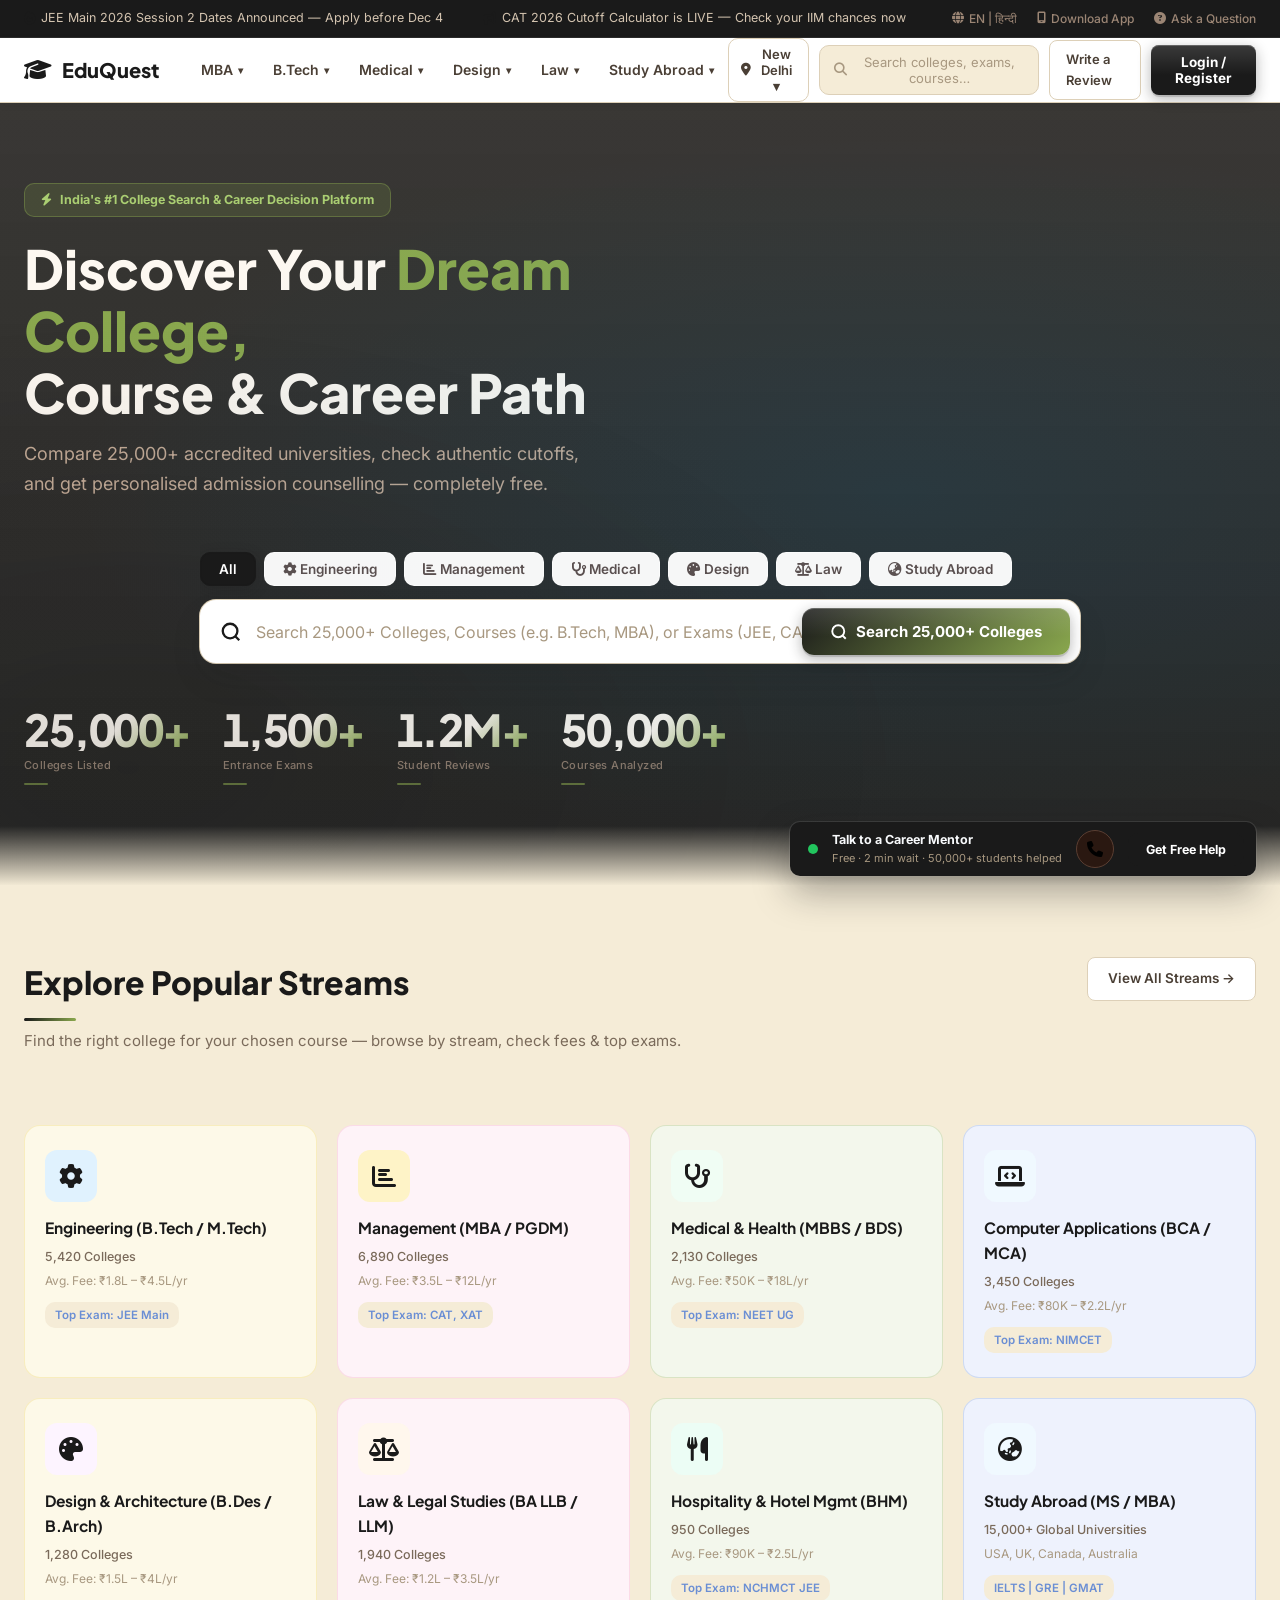
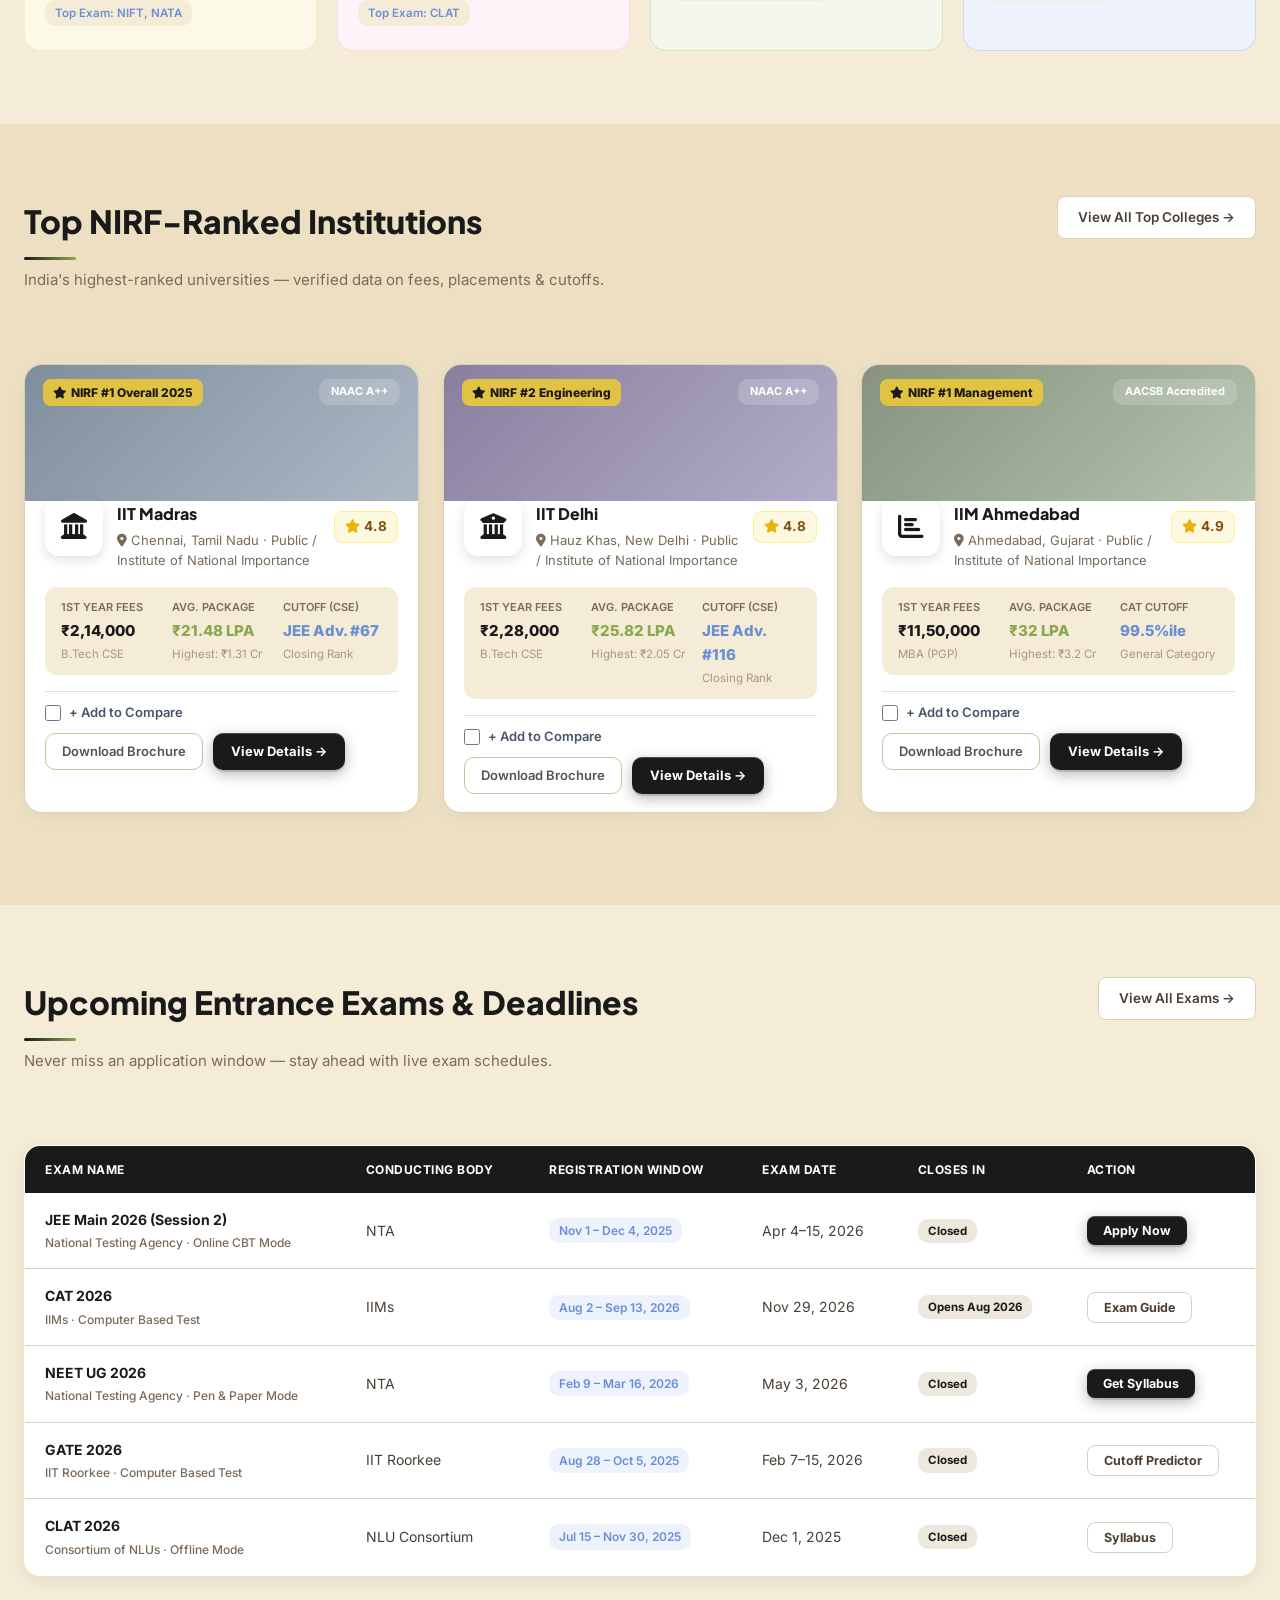
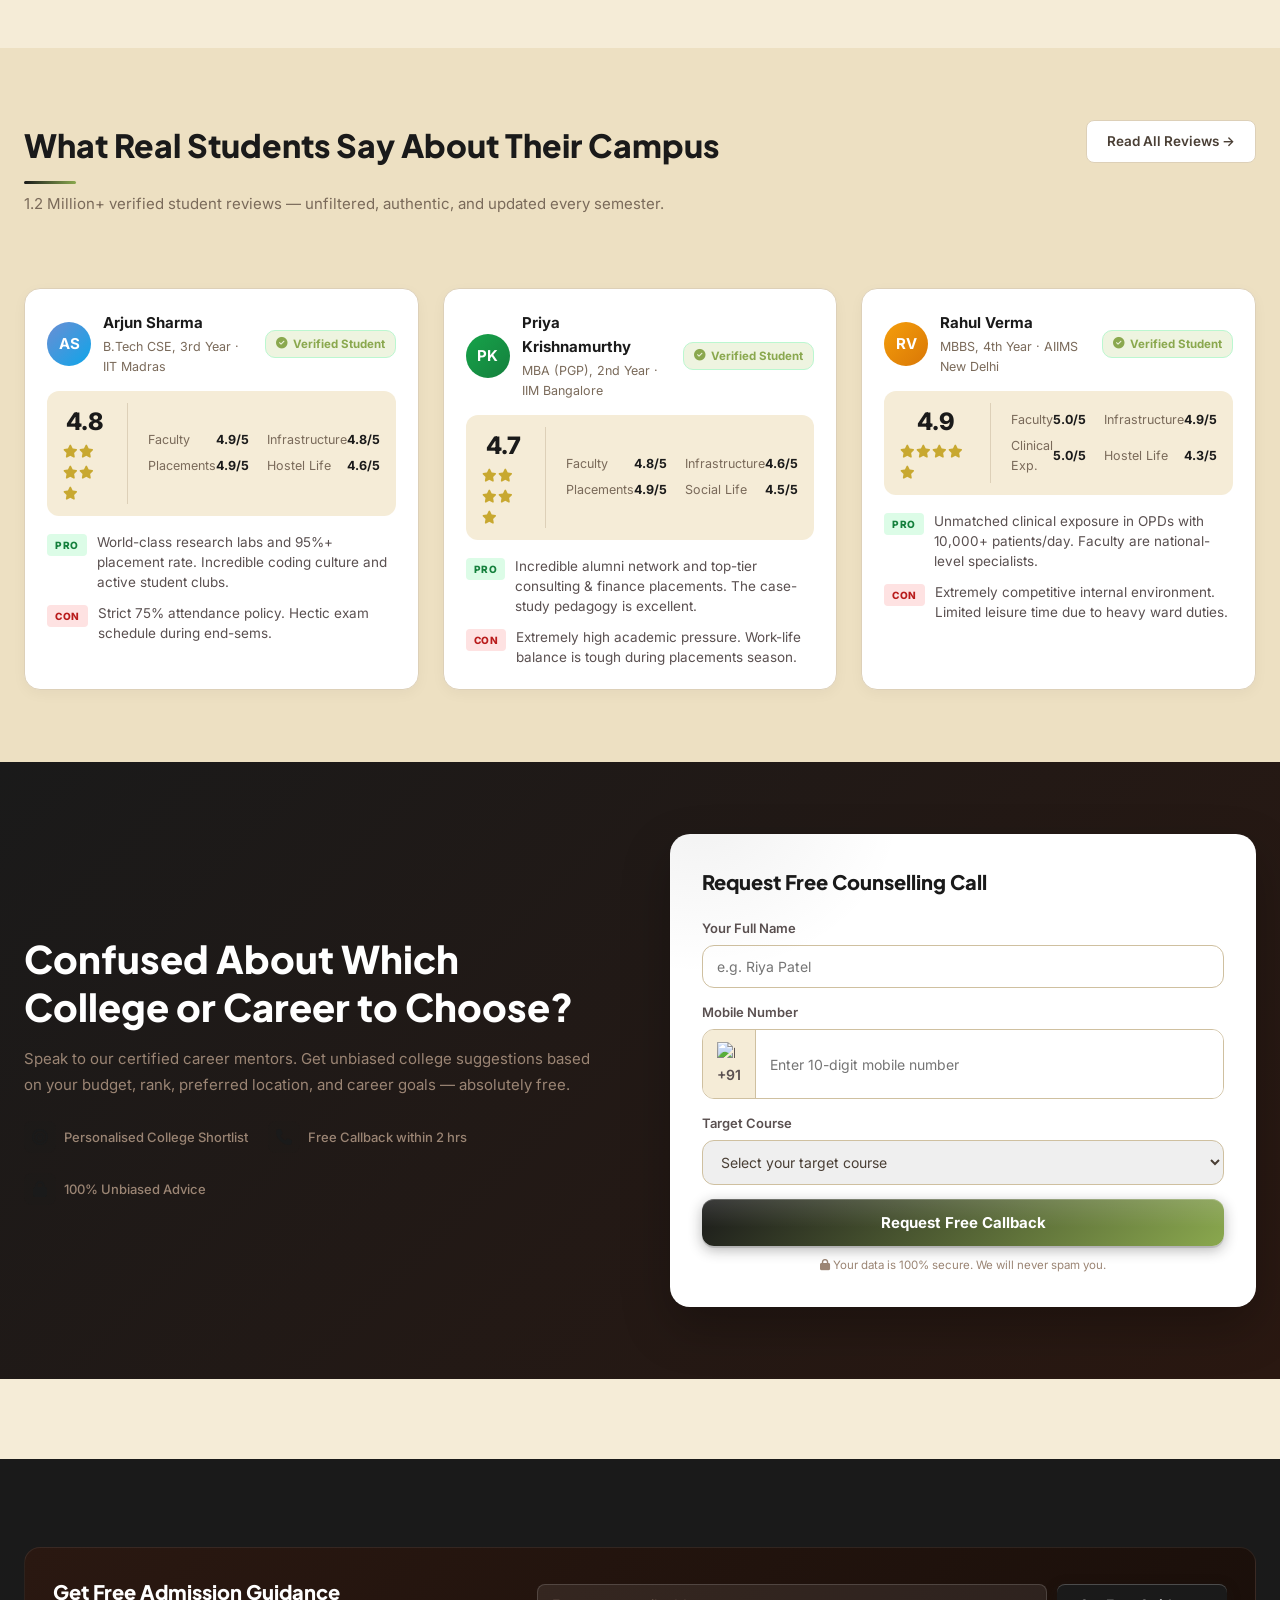
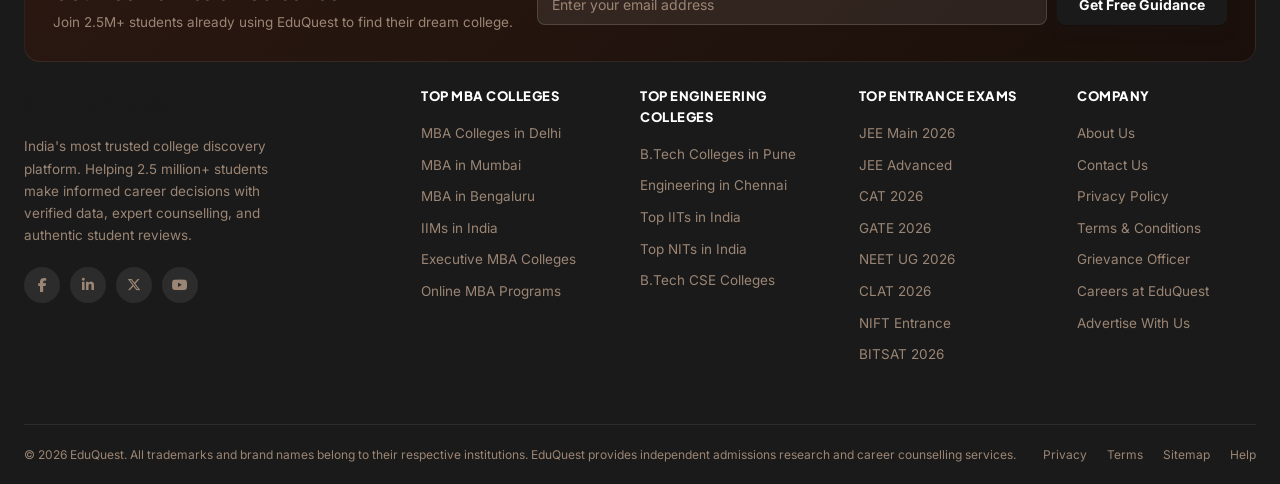
==== commit 7b804094: "Remove 3D book model, restore clean single-column hero Co-Authored-By: Claude Sonnet 4.6 <noreply@an" ====
--- a/index.html
+++ b/index.html
@@ -7,7 +7,6 @@
   <meta name="description" content="Discover 25,000+ colleges, check authentic cutoffs, compare universities and get free expert admissions counselling on EduQuest." />
   <link rel="stylesheet" href="eduquest.css" />
   <link rel="stylesheet" href="https://cdnjs.cloudflare.com/ajax/libs/font-awesome/6.5.1/css/all.min.css" crossorigin="anonymous" referrerpolicy="no-referrer" />
-  <script type="module" src="https://unpkg.com/@google/model-viewer/dist/model-viewer.min.js"></script>
 </head>
 <body>
 
@@ -159,9 +158,6 @@
 ══════════════════════════════════════════ -->
 <section class="hero-section" style="background:linear-gradient(rgba(26,26,26,0.86),rgba(26,26,26,0.95)),url('https://images.unsplash.com/photo-1523050854058-8df90110c9f1?w=1400&q=80&fit=crop') center/cover scroll">
   <div class="container">
-    <div class="hero-layout">
-      <!-- Left: text + search -->
-      <div class="hero-left">
     <div class="hero-badge">
       <span><i class="fa-solid fa-bolt"></i> India's #1 College Search & Career Decision Platform</span>
     </div>
@@ -223,32 +219,6 @@
         <span class="hero-stat-label">Courses Analyzed</span>
       </div>
     </div>
-      </div><!-- /hero-left -->
-
-      <!-- Right: 3D Book Model -->
-      <div class="hero-right">
-        <model-viewer
-          id="heroBook"
-          src="book.glb"
-          alt="Ancient glowing book — EduQuest"
-          auto-rotate
-          auto-rotate-delay="500"
-          rotation-per-second="18deg"
-          camera-controls
-          disable-zoom
-          disable-pan
-          interaction-prompt="none"
-          shadow-intensity="1"
-          exposure="1.2"
-          camera-orbit="10deg 72deg 120%"
-          field-of-view="60deg"
-          min-camera-orbit="auto 72deg auto"
-          max-camera-orbit="auto 72deg auto"
-          style="background:transparent;--poster-color:transparent;"
-        ></model-viewer>
-      </div><!-- /hero-right -->
-
-    </div><!-- /hero-layout -->
   </div>
 </section>
 
--- a/eduquest.css
+++ b/eduquest.css
@@ -977,38 +977,6 @@
   position: relative;
   overflow: hidden;
 }
-.hero-layout {
-  display: flex;
-  align-items: stretch;
-  gap: 40px;
-  min-height: 520px;
-}
-.hero-left {
-  flex: 0 0 52%;
-  min-width: 0;
-  display: flex;
-  flex-direction: column;
-  justify-content: center;
-}
-.hero-right {
-  flex: 1;
-  display: flex;
-  align-items: flex-start;
-  overflow: visible;
-}
-.hero-right model-viewer {
-  display: block;
-  width: 100%;
-  height: 700px;
-  margin-top: -100px;
-}
-model-viewer,
-model-viewer:focus,
-model-viewer:focus-visible {
-  outline: none !important;
-  border: none !important;
-  --model-viewer-border: none;
-}
 .hero-section::before {
   content: "";
   position: absolute; inset: 0;
@@ -1682,9 +1650,6 @@
   .stream-grid { grid-template-columns: repeat(2,1fr); }
   .featured-grid { grid-template-columns: 1fr; }
   .hero-stats-bar { gap: 20px; }
-  .hero-layout { flex-direction: column; }
-  .hero-left { flex: none; width: 100%; }
-  .hero-right { width: 100%; min-height: 300px; }
   .reviews-grid { grid-template-columns: 1fr; }
   .college-stats-grid { grid-template-columns: 1fr 1fr; }
   .placement-stats-banner { grid-template-columns: 1fr 1fr; }
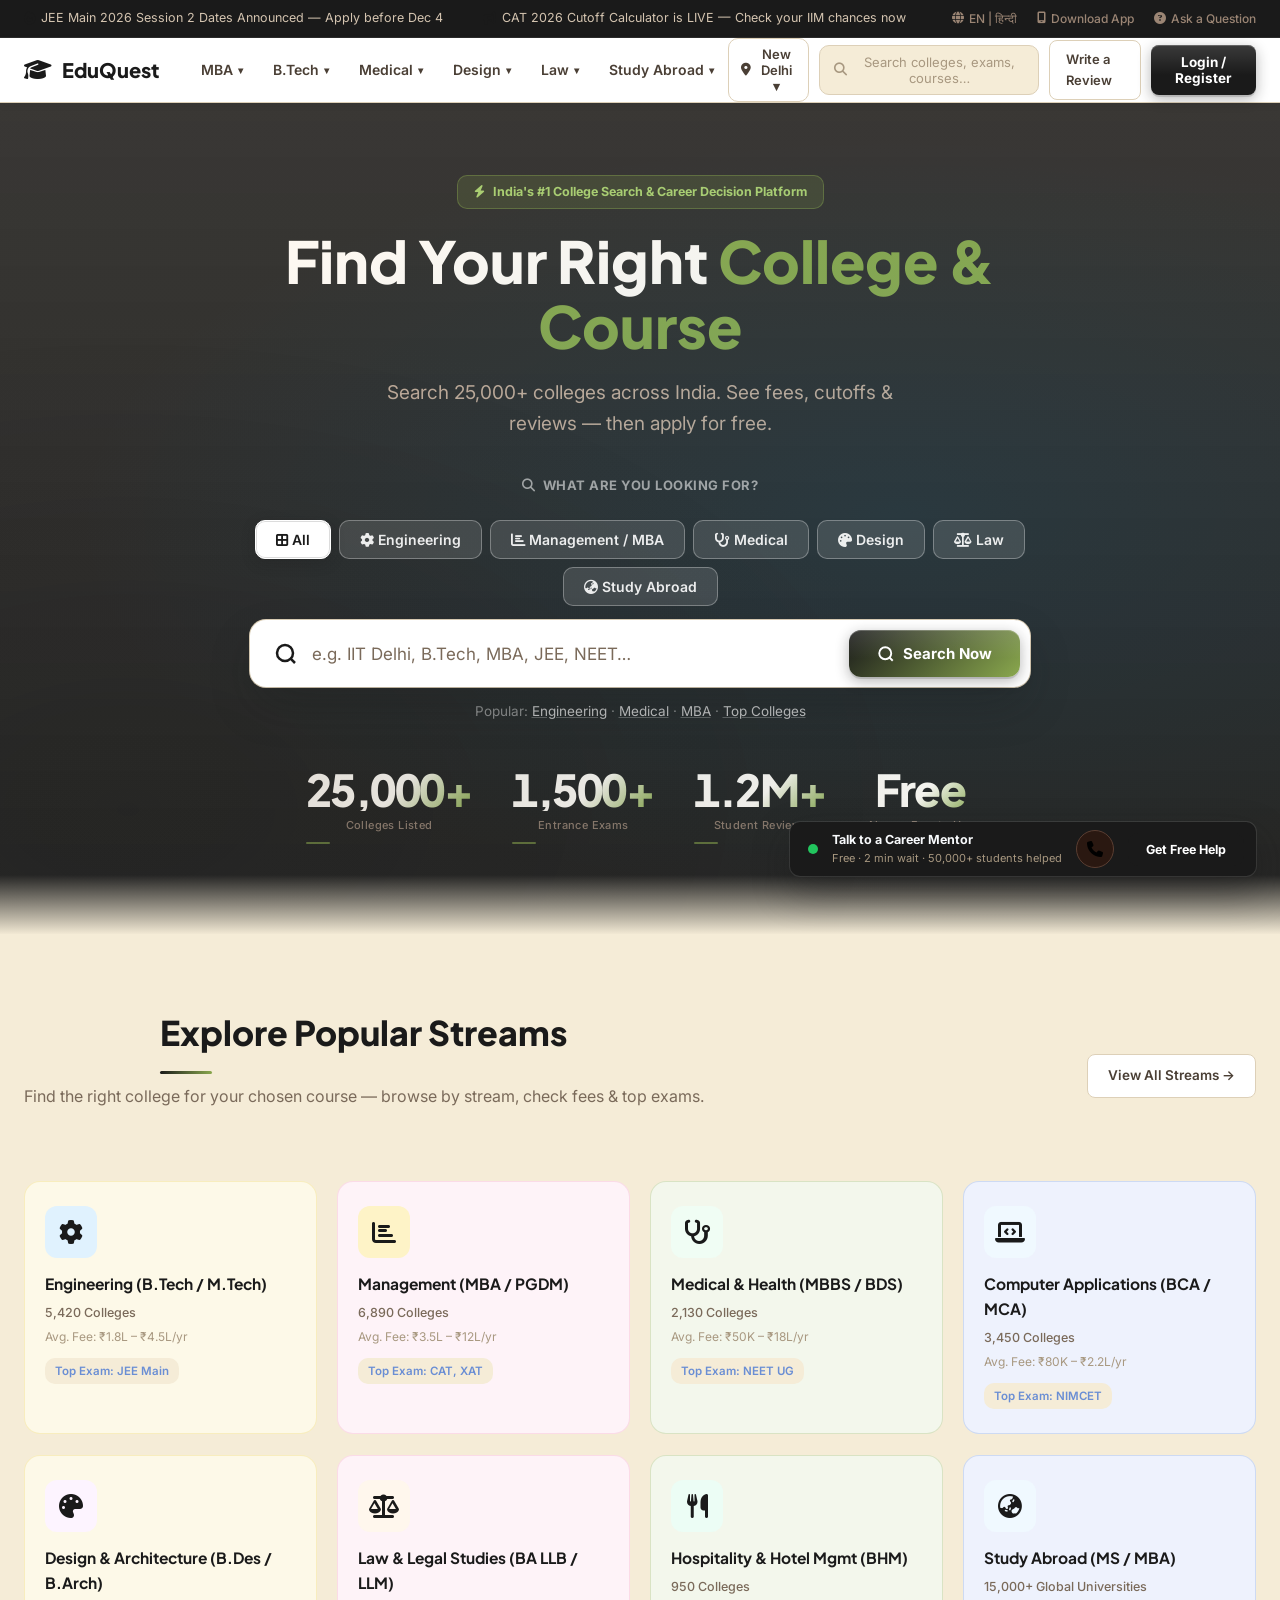
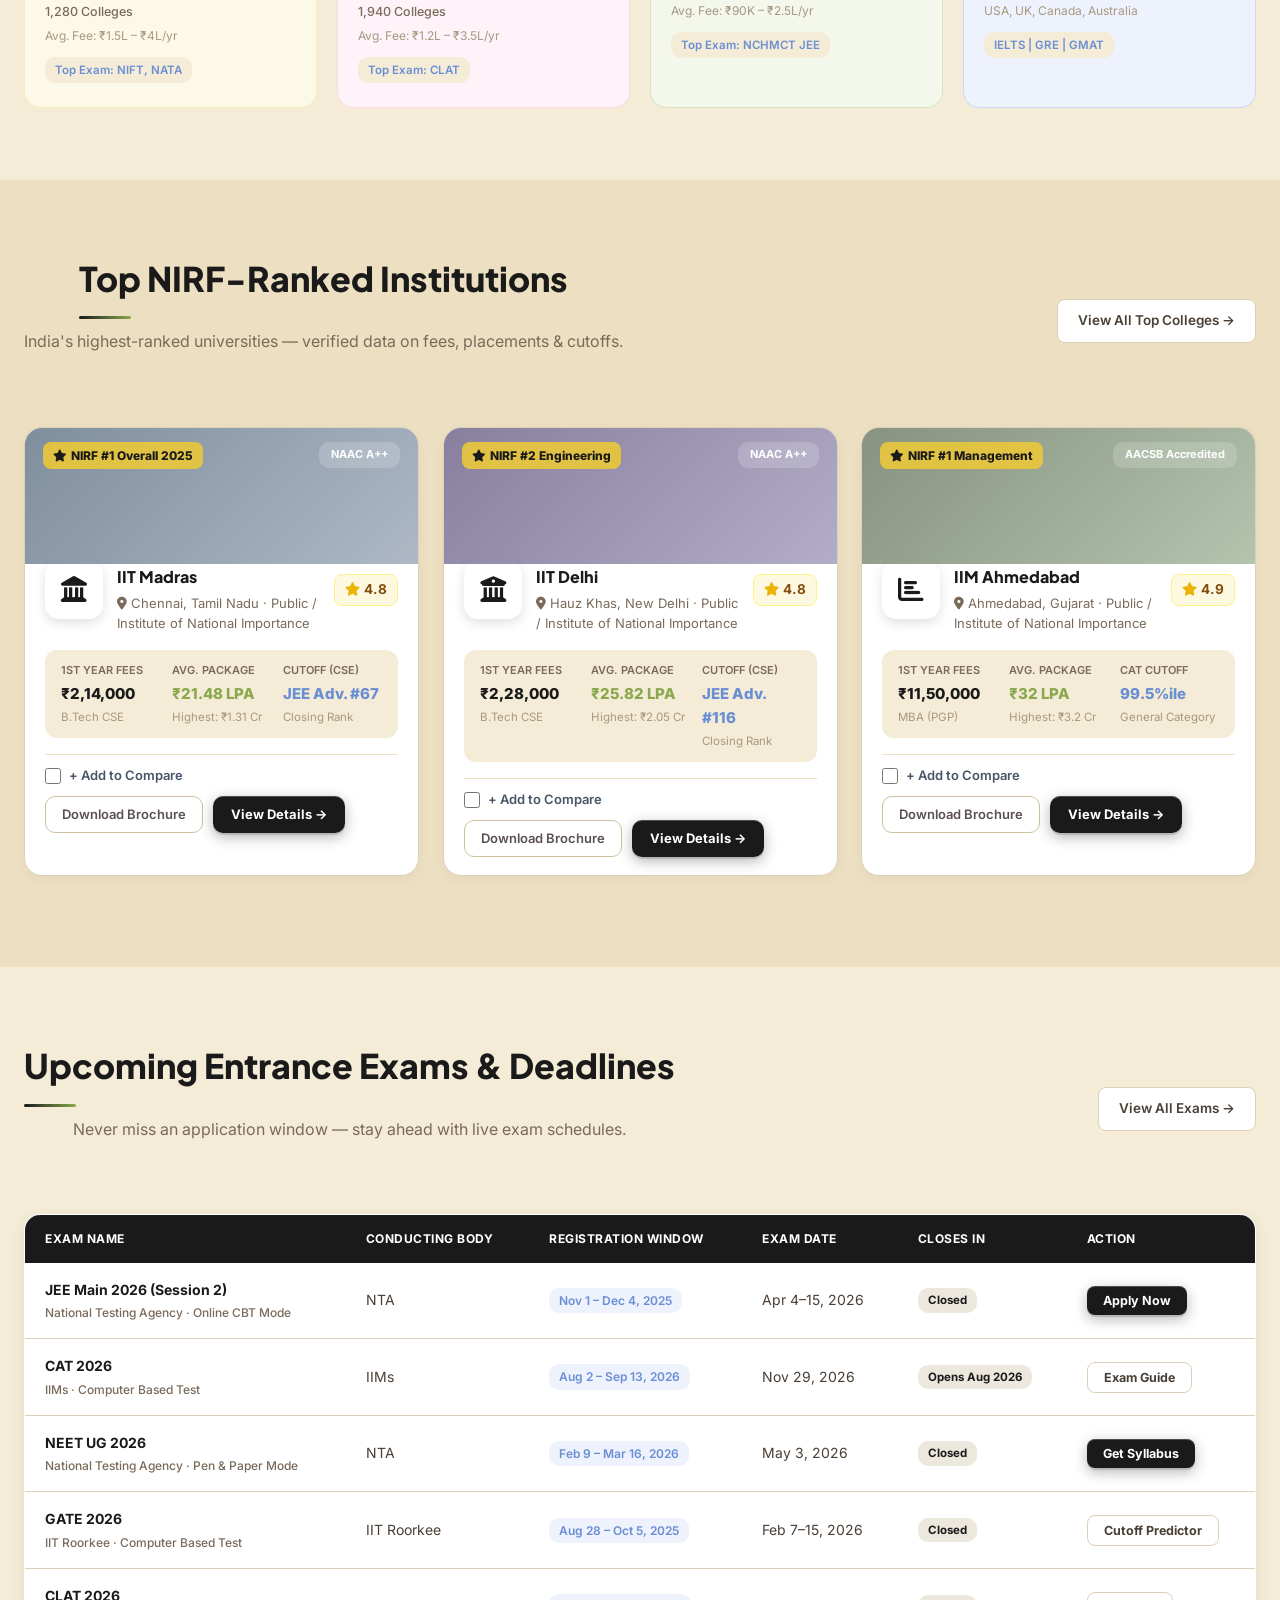
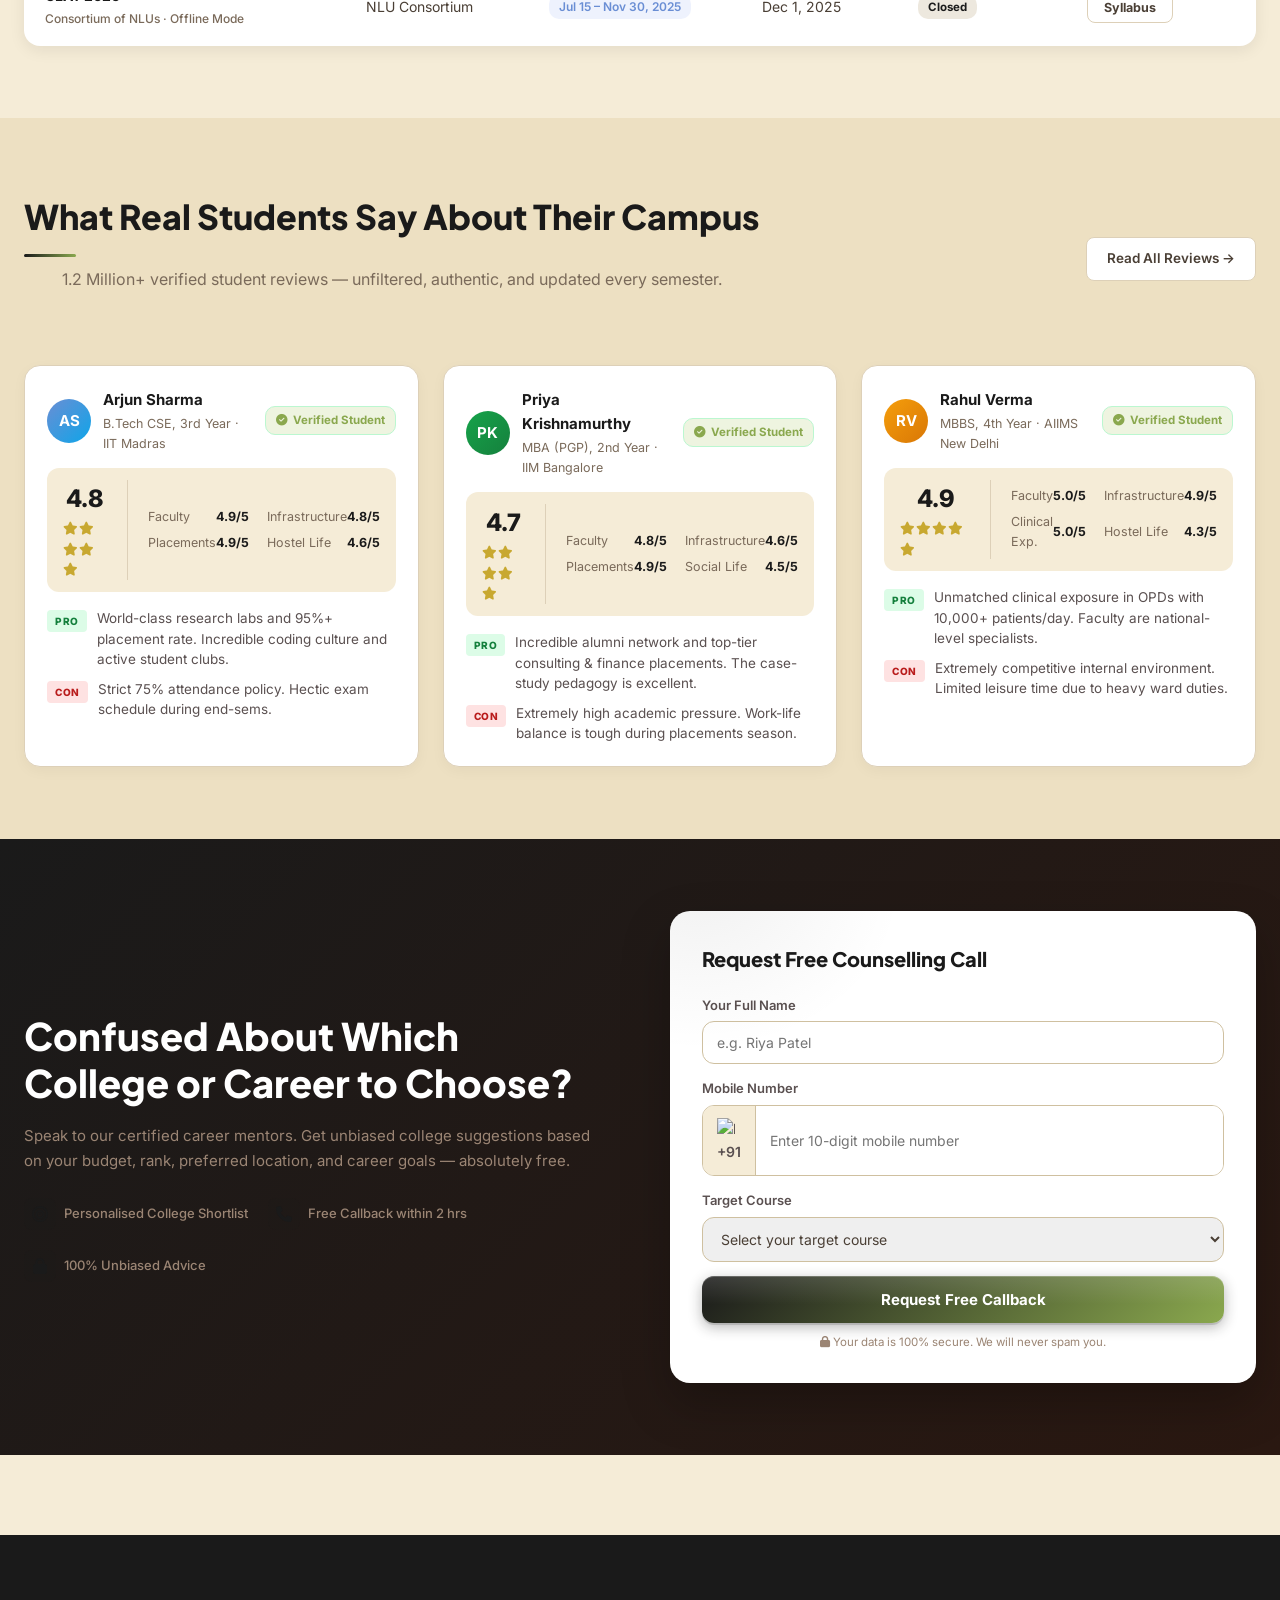
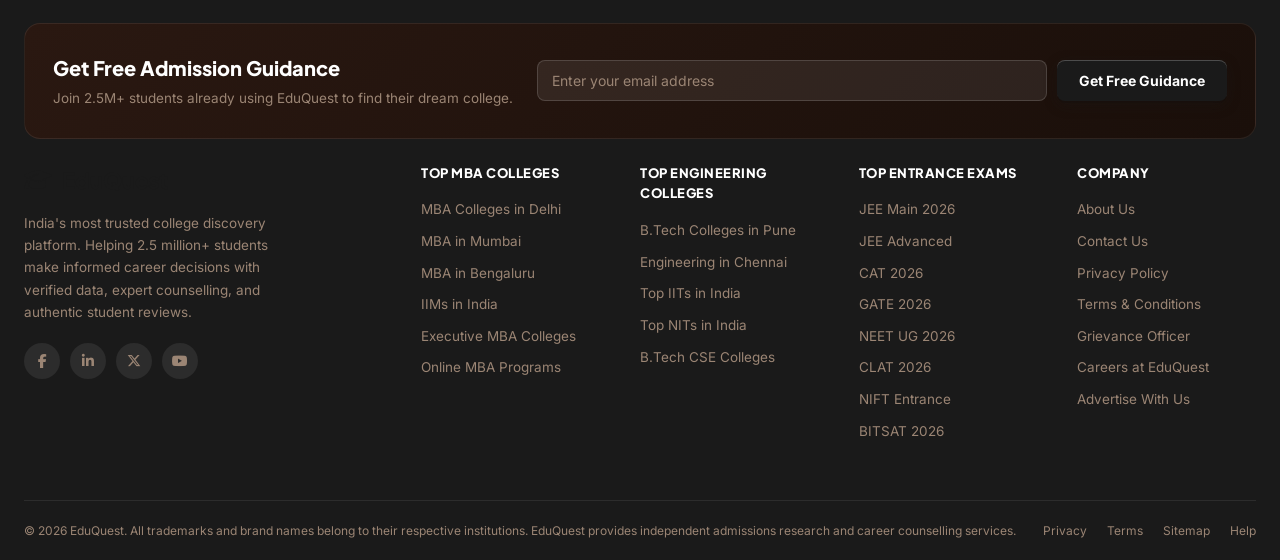
==== commit 9d812c25: "Make site user-oriented: centered hero, bigger search, clearer UX - Hero centered, simplified headli" ====
--- a/index.html
+++ b/index.html
@@ -162,18 +162,19 @@
       <span><i class="fa-solid fa-bolt"></i> India's #1 College Search & Career Decision Platform</span>
     </div>
     <h1 class="hero-title">
-      Discover Your <span>Dream College,</span><br>Course & Career Path
+      Find Your Right <span>College & Course</span>
     </h1>
     <p class="hero-sub">
-      Compare 25,000+ accredited universities, check authentic cutoffs, and get personalised admission counselling — completely free.
+      Search 25,000+ colleges across India. See fees, cutoffs & reviews — then apply for free.
     </p>
 
     <!-- Omnisearch -->
     <div class="eduquest-search-wrapper">
+      <p class="hero-search-label"><i class="fa-solid fa-magnifying-glass"></i> What are you looking for?</p>
       <div class="stream-chips-bar">
-        <button class="chip-btn active" data-stream="all">All</button>
+        <button class="chip-btn active" data-stream="all"><i class="fa-solid fa-border-all"></i> All</button>
         <button class="chip-btn" data-stream="engineering"><i class="fa-solid fa-gear"></i> Engineering</button>
-        <button class="chip-btn" data-stream="management"><i class="fa-solid fa-chart-bar"></i> Management</button>
+        <button class="chip-btn" data-stream="management"><i class="fa-solid fa-chart-bar"></i> Management / MBA</button>
         <button class="chip-btn" data-stream="medical"><i class="fa-solid fa-stethoscope"></i> Medical</button>
         <button class="chip-btn" data-stream="design"><i class="fa-solid fa-palette"></i> Design</button>
         <button class="chip-btn" data-stream="law"><i class="fa-solid fa-scale-balanced"></i> Law</button>
@@ -181,23 +182,24 @@
       </div>
       <div class="omni-search-box" style="position:relative;">
         <span class="search-icon-box">
-          <svg width="22" height="22" fill="none" stroke="currentColor" stroke-width="2.5" viewBox="0 0 24 24"><circle cx="11" cy="11" r="8"/><path d="m21 21-4.35-4.35"/></svg>
+          <svg width="24" height="24" fill="none" stroke="currentColor" stroke-width="2.5" viewBox="0 0 24 24"><circle cx="11" cy="11" r="8"/><path d="m21 21-4.35-4.35"/></svg>
         </span>
         <input
           type="text"
           id="mainSearchInput"
           class="omni-input"
-          placeholder="Search 25,000+ Colleges, Courses (e.g. B.Tech, MBA), or Exams (JEE, CAT)…"
+          placeholder="e.g. IIT Delhi, B.Tech, MBA, JEE, NEET…"
           autocomplete="off"
           aria-label="Search colleges and exams"
         />
         <button class="omni-submit-btn" id="heroSearchBtn">
           <svg width="18" height="18" fill="none" stroke="currentColor" stroke-width="2.5" viewBox="0 0 24 24"><circle cx="11" cy="11" r="8"/><path d="m21 21-4.35-4.35"/></svg>
-          <span>Search 25,000+ Colleges</span>
+          <span>Search Now</span>
         </button>
         <!-- Autocomplete Dropdown -->
         <div class="search-autocomplete-dropdown" id="searchDropdown"></div>
       </div>
+      <p class="hero-search-hint">Popular: <a href="colleges.html?stream=engineering">Engineering</a> · <a href="colleges.html?stream=medical">Medical</a> · <a href="colleges.html?stream=management">MBA</a> · <a href="colleges.html">Top Colleges</a></p>
     </div>
 
     <!-- Hero Stats Bar -->
@@ -215,8 +217,8 @@
         <span class="hero-stat-label">Student Reviews</span>
       </div>
       <div class="hero-stat">
-        <span class="hero-stat-num">50,000+</span>
-        <span class="hero-stat-label">Courses Analyzed</span>
+        <span class="hero-stat-num">Free</span>
+        <span class="hero-stat-label">Always Free to Use</span>
       </div>
     </div>
   </div>
--- a/eduquest.css
+++ b/eduquest.css
@@ -73,13 +73,13 @@
 .container { max-width: 1280px; margin: 0 auto; padding: 0 24px; }
 .section-title {
   font-family: var(--font-head);
-  font-size: clamp(22px, 3vw, 32px);
+  font-size: clamp(24px, 3vw, 34px);
   font-weight: 800;
   color: var(--text-primary);
-  margin-bottom: 8px;
+  margin-bottom: 10px;
 }
 .section-sub {
-  font-size: 15px;
+  font-size: 16px;
   color: var(--text-muted);
   margin-bottom: 36px;
 }
@@ -467,15 +467,32 @@
    OMNISEARCH HERO COMPONENT
    ============================================================ */
 .eduquest-search-wrapper {
-  max-width: 880px;
+  max-width: 780px;
   margin: 0 auto;
   position: relative;
   z-index: 50;
 }
+.hero-search-label {
+  font-size: 13px; font-weight: 700; letter-spacing: 0.5px;
+  color: rgba(255,255,255,0.55); text-transform: uppercase;
+  margin-bottom: 14px; display: flex; align-items: center;
+  justify-content: center; gap: 7px;
+}
+.hero-search-hint {
+  margin-top: 14px; font-size: 13.5px; color: rgba(255,255,255,0.45);
+}
+.hero-search-hint a {
+  color: rgba(255,255,255,0.7); text-decoration: underline;
+  text-decoration-color: rgba(255,255,255,0.25);
+  transition: color 0.2s;
+}
+.hero-search-hint a:hover { color: var(--white); }
 .stream-chips-bar {
   display: flex;
   gap: 8px;
-  overflow-x: auto;
+  flex-wrap: wrap;
+  justify-content: center;
+  overflow-x: visible;
   overflow-y: visible;
   padding-top: 10px;
   padding-bottom: 14px;
@@ -483,34 +500,35 @@
 }
 .stream-chips-bar::-webkit-scrollbar { display: none; }
 .chip-btn {
-  background: rgba(255,255,255,0.96);
-  border: 1px solid rgba(255,255,255,0.5);
-  color: var(--navy-mid);
-  padding: 8px 18px;
+  background: rgba(255,255,255,0.12);
+  border: 1.5px solid rgba(255,255,255,0.3);
+  color: rgba(255,255,255,0.9);
+  padding: 10px 20px;
   border-radius: var(--radius-pill);
-  font-size: 13.5px; font-weight: 600;
+  font-size: 14px; font-weight: 600;
   cursor: pointer;
   white-space: nowrap;
   transition: color 0.2s, border-color 0.2s, background 0.2s, transform 0.2s;
 }
-.chip-btn:hover { background: var(--white); border-color: var(--orange); color: var(--orange); transform: translateY(-2px); }
-.chip-btn.active { background: var(--orange); border-color: var(--orange); color: var(--white); box-shadow: 0 4px 14px rgba(26,26,26,0.35); }
+.chip-btn:hover { background: rgba(255,255,255,0.22); border-color: rgba(255,255,255,0.6); color: var(--white); transform: translateY(-2px); }
+.chip-btn.active { background: var(--white); border-color: var(--white); color: var(--navy-dark); box-shadow: 0 4px 14px rgba(26,26,26,0.25); }
 
 .omni-search-box {
   background: var(--white);
   border-radius: 16px;
   display: flex; align-items: center;
-  padding: 8px 10px 8px 20px;
-  box-shadow: 0 16px 36px -8px rgba(26,26,26,0.18), 0 0 0 1px var(--border);
+  padding: 10px 10px 10px 24px;
+  box-shadow: 0 20px 48px -8px rgba(26,26,26,0.28), 0 0 0 1px var(--border);
   position: relative;
 }
 .search-icon-box { color: var(--orange); display: flex; align-items: center; margin-right: 14px; }
 .omni-input {
   flex: 1; border: none; outline: none;
-  font-size: 16px; color: var(--text-primary);
+  font-size: 17px; color: var(--text-primary);
   font-family: inherit; font-weight: 500;
-}
-.omni-input::placeholder { color: var(--text-subtle); font-weight: 400; }
+  padding: 6px 0;
+}
+.omni-input::placeholder { color: var(--text-muted); font-weight: 400; }
 .omni-submit-btn {
   background: linear-gradient(135deg, var(--orange), var(--orange-mid));
   color: var(--white); border: none; outline: none;
@@ -973,9 +991,10 @@
    ============================================================ */
 .hero-section {
   background: linear-gradient(160deg, var(--navy-dark) 0%, #2d1b0e 50%, #1a0f0a 100%);
-  padding: 80px 0 100px;
+  padding: 72px 0 90px;
   position: relative;
   overflow: hidden;
+  text-align: center;
 }
 .hero-section::before {
   content: "";
@@ -1000,24 +1019,27 @@
 }
 .hero-title {
   font-family: var(--font-head);
-  font-size: clamp(32px, 5vw, 54px);
+  font-size: clamp(34px, 5.5vw, 58px);
   font-weight: 800;
   color: #fdf8f1;
-  line-height: 1.15;
-  margin-bottom: 16px;
-  max-width: 700px;
+  line-height: 1.12;
+  margin-bottom: 18px;
+  max-width: 820px;
+  margin-left: auto;
+  margin-right: auto;
 }
 .hero-title span { color: var(--orange-mid); }
 .hero-sub {
-  font-size: clamp(15px, 2vw, 18px);
+  font-size: clamp(16px, 2vw, 19px);
   color: #c4ab97;
-  max-width: 580px;
-  margin-bottom: 44px;
+  max-width: 560px;
+  margin: 0 auto 36px;
   line-height: 1.65;
 }
 .hero-stats-bar {
-  display: flex; gap: 32px; margin-top: 44px;
+  display: flex; gap: 40px; margin-top: 44px;
   flex-wrap: wrap;
+  justify-content: center;
 }
 .hero-stat {
   display: flex; flex-direction: column;
@@ -1086,8 +1108,9 @@
   background: var(--bg-mid);
 }
 .section-header {
-  display: flex; align-items: flex-start; justify-content: space-between;
+  display: flex; align-items: center; justify-content: space-between;
   gap: 20px; margin-bottom: 36px; flex-wrap: wrap;
+  text-align: center;
 }
 .section-header .btn-view-all {
   padding: 10px 20px; border: 1.5px solid var(--border);
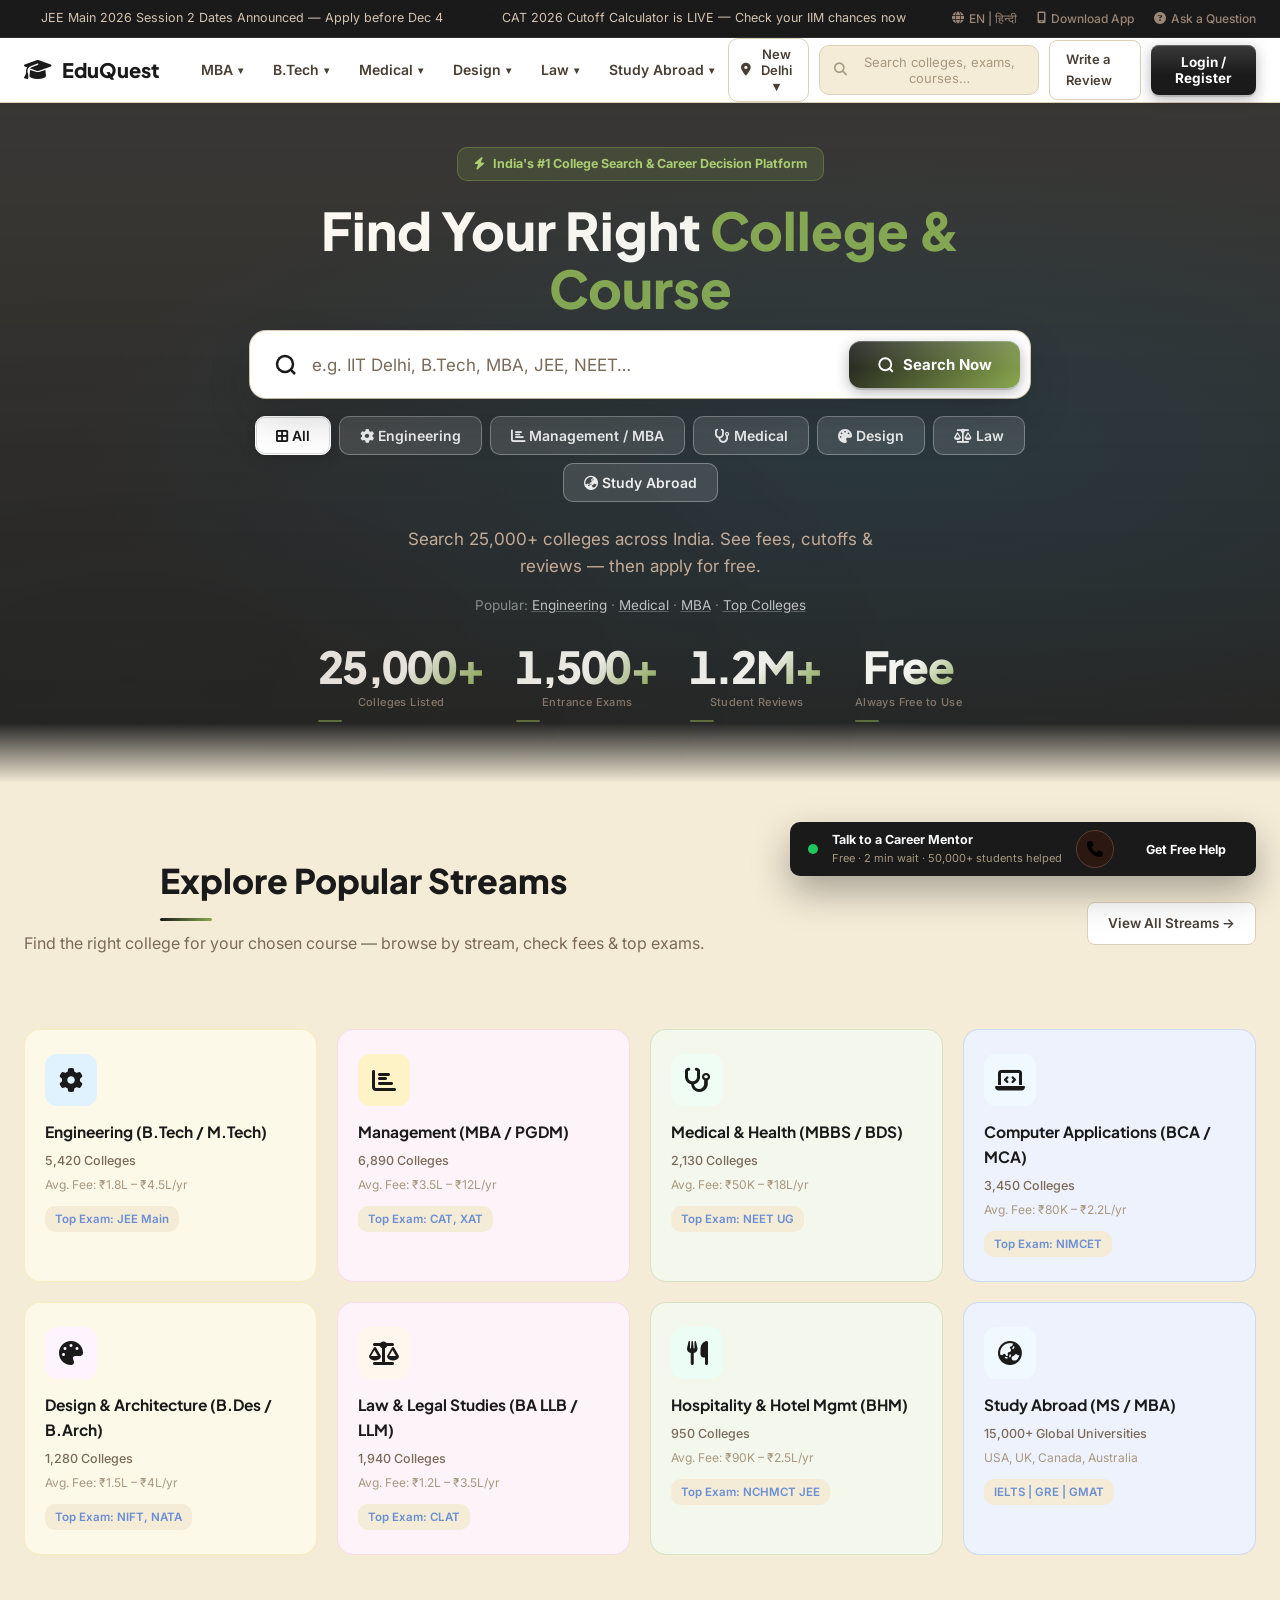
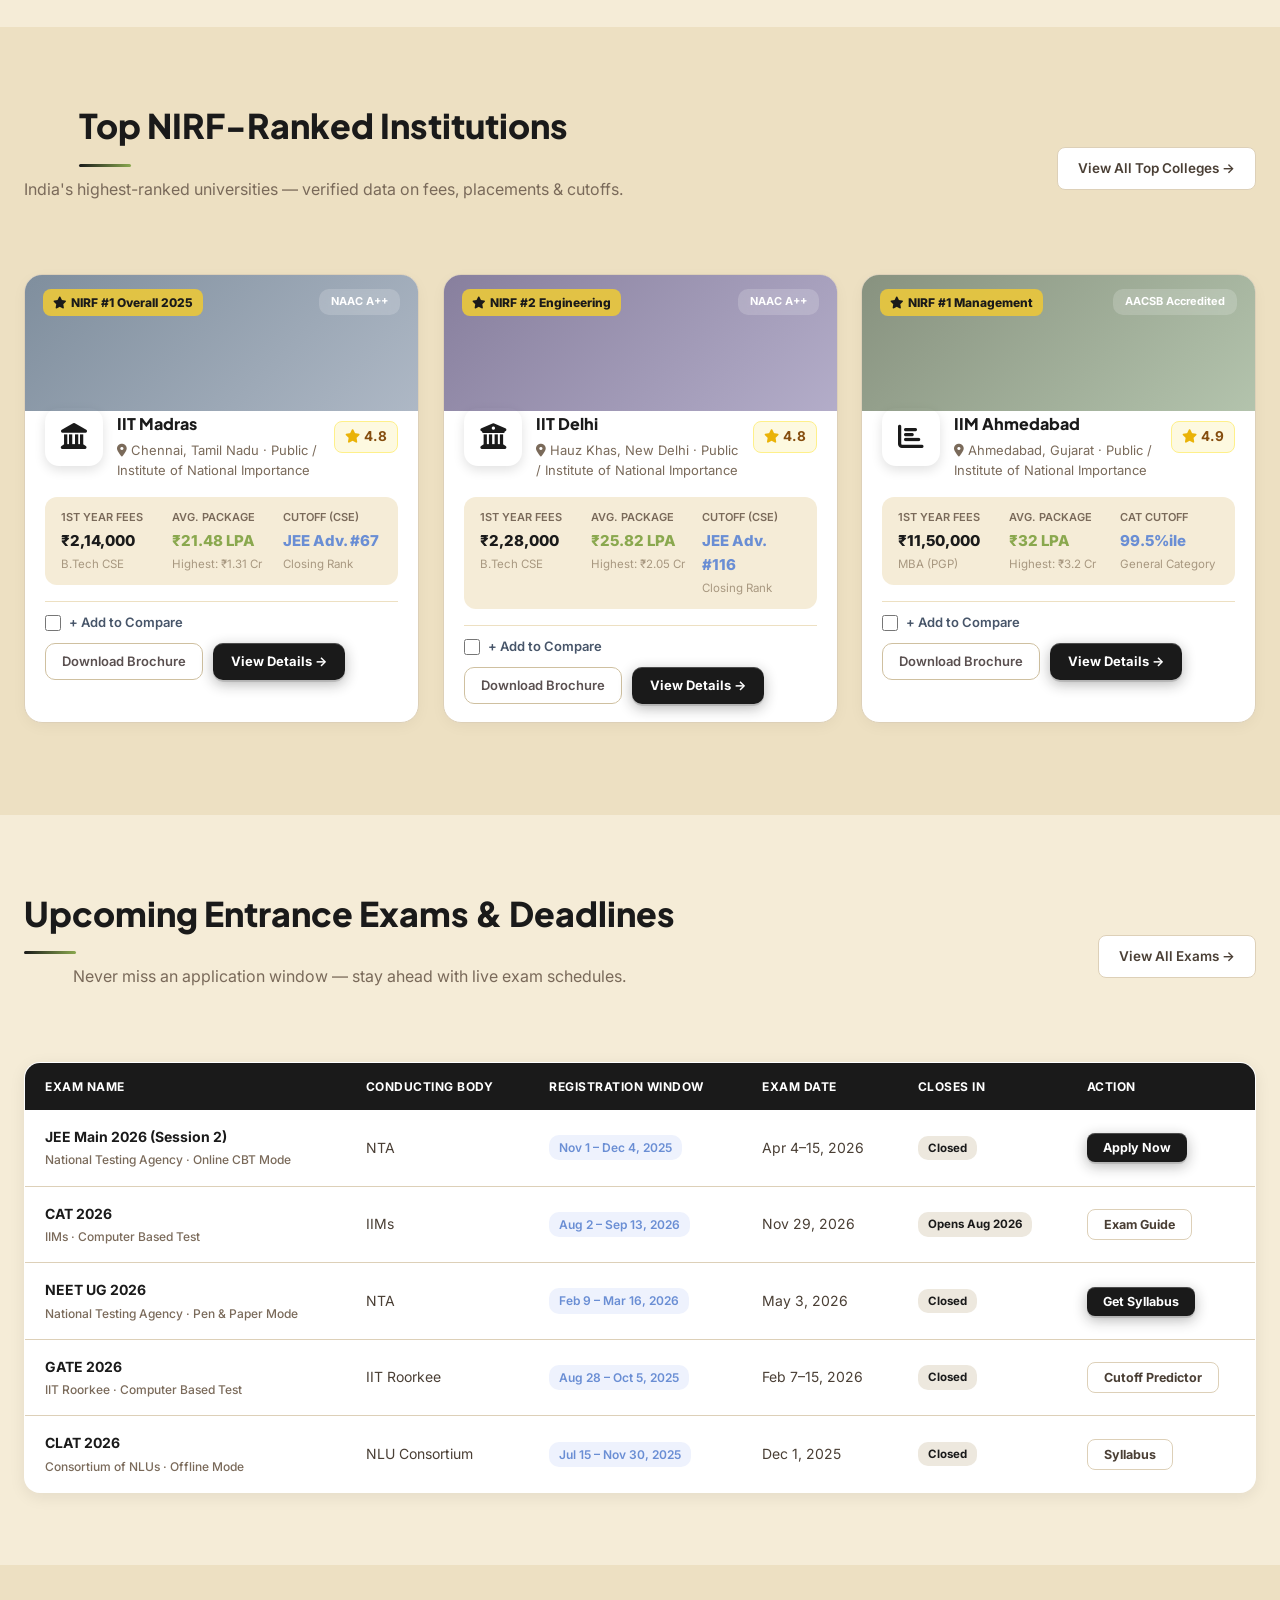
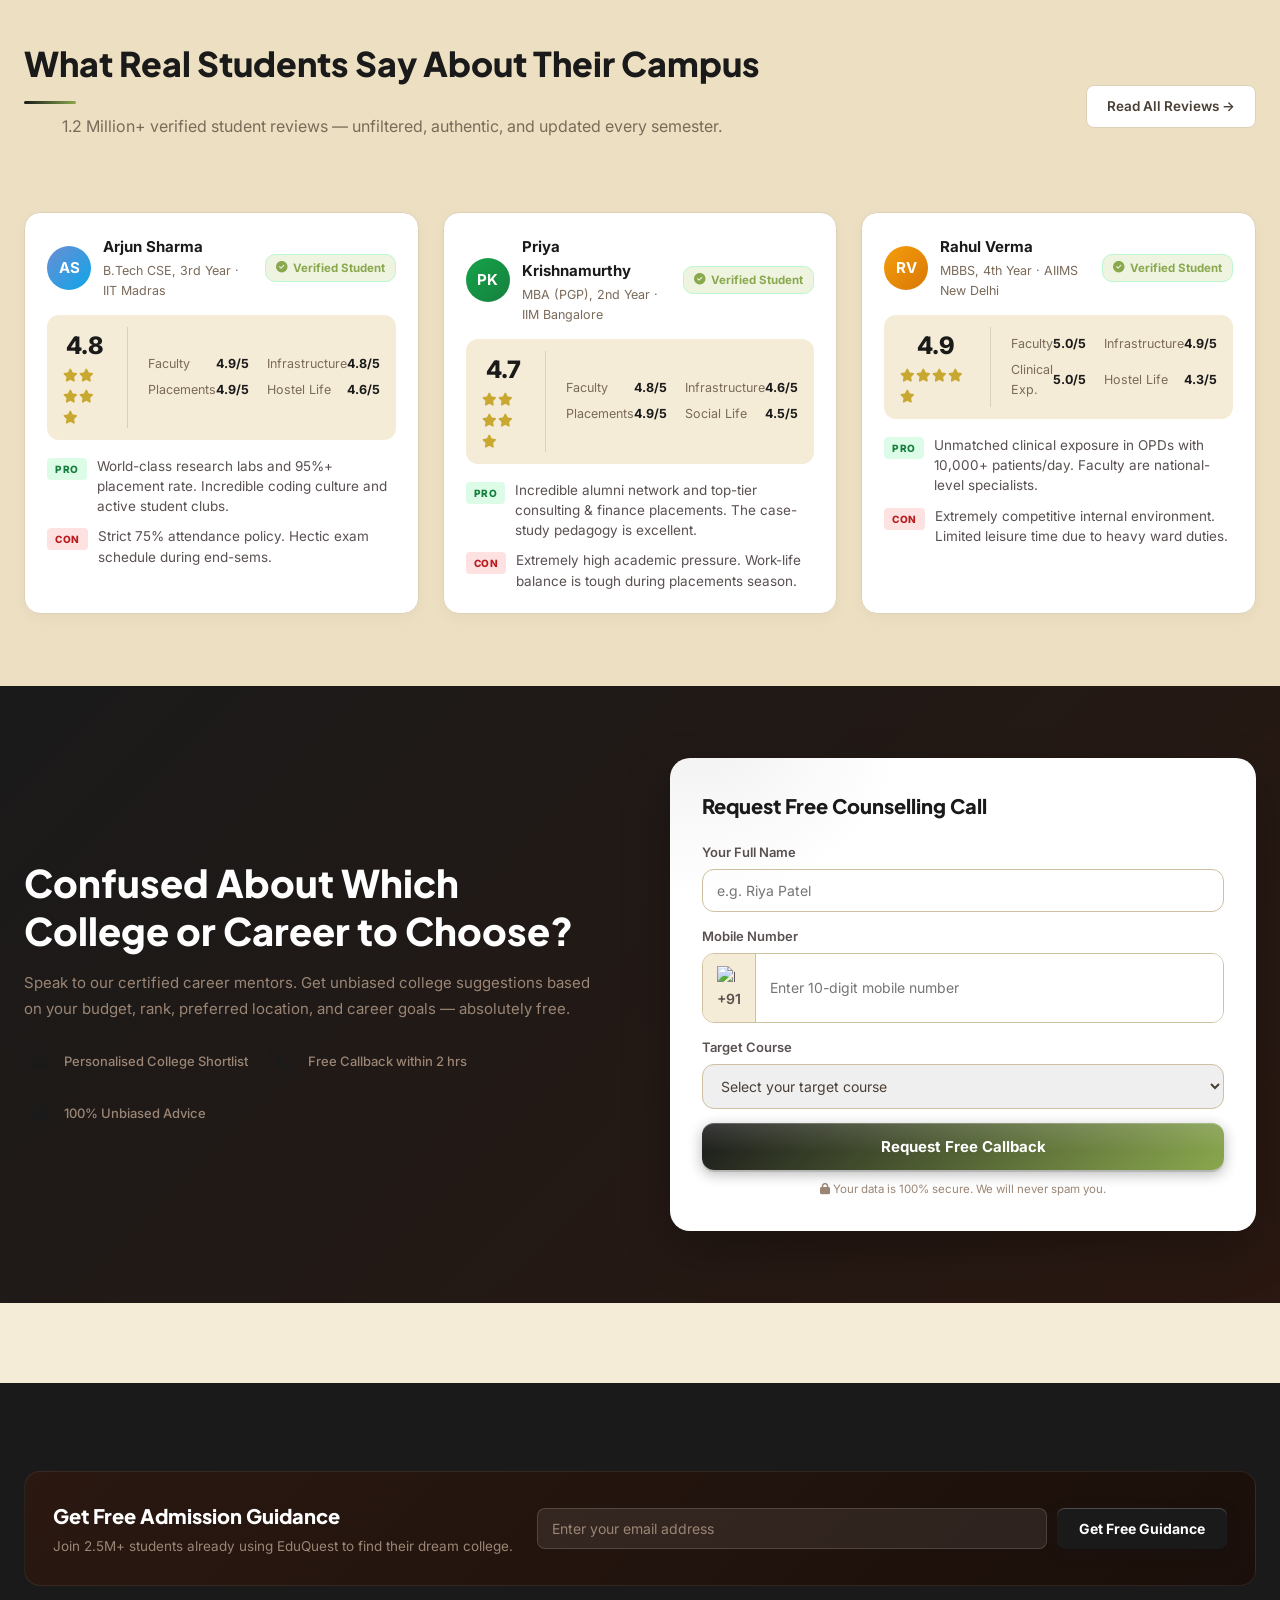
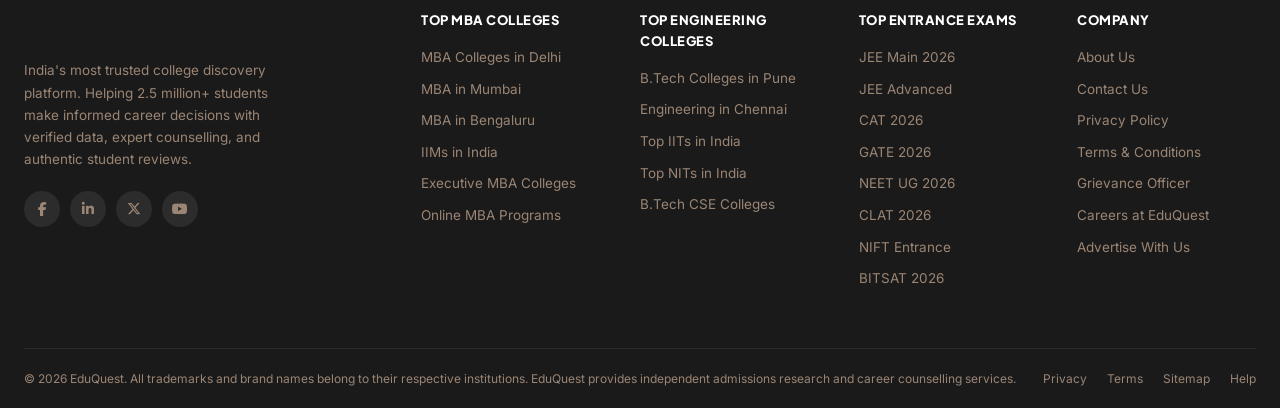
==== commit f3539a7a: "Reorder hero: search first, chips second, subtitle last Move search box to top of hero content, chip" ====
--- a/index.html
+++ b/index.html
@@ -164,22 +164,9 @@
     <h1 class="hero-title">
       Find Your Right <span>College & Course</span>
     </h1>
-    <p class="hero-sub">
-      Search 25,000+ colleges across India. See fees, cutoffs & reviews — then apply for free.
-    </p>
 
     <!-- Omnisearch -->
     <div class="eduquest-search-wrapper">
-      <p class="hero-search-label"><i class="fa-solid fa-magnifying-glass"></i> What are you looking for?</p>
-      <div class="stream-chips-bar">
-        <button class="chip-btn active" data-stream="all"><i class="fa-solid fa-border-all"></i> All</button>
-        <button class="chip-btn" data-stream="engineering"><i class="fa-solid fa-gear"></i> Engineering</button>
-        <button class="chip-btn" data-stream="management"><i class="fa-solid fa-chart-bar"></i> Management / MBA</button>
-        <button class="chip-btn" data-stream="medical"><i class="fa-solid fa-stethoscope"></i> Medical</button>
-        <button class="chip-btn" data-stream="design"><i class="fa-solid fa-palette"></i> Design</button>
-        <button class="chip-btn" data-stream="law"><i class="fa-solid fa-scale-balanced"></i> Law</button>
-        <button class="chip-btn" data-stream="abroad"><i class="fa-solid fa-earth-asia"></i> Study Abroad</button>
-      </div>
       <div class="omni-search-box" style="position:relative;">
         <span class="search-icon-box">
           <svg width="24" height="24" fill="none" stroke="currentColor" stroke-width="2.5" viewBox="0 0 24 24"><circle cx="11" cy="11" r="8"/><path d="m21 21-4.35-4.35"/></svg>
@@ -199,6 +186,18 @@
         <!-- Autocomplete Dropdown -->
         <div class="search-autocomplete-dropdown" id="searchDropdown"></div>
       </div>
+      <div class="stream-chips-bar">
+        <button class="chip-btn active" data-stream="all"><i class="fa-solid fa-border-all"></i> All</button>
+        <button class="chip-btn" data-stream="engineering"><i class="fa-solid fa-gear"></i> Engineering</button>
+        <button class="chip-btn" data-stream="management"><i class="fa-solid fa-chart-bar"></i> Management / MBA</button>
+        <button class="chip-btn" data-stream="medical"><i class="fa-solid fa-stethoscope"></i> Medical</button>
+        <button class="chip-btn" data-stream="design"><i class="fa-solid fa-palette"></i> Design</button>
+        <button class="chip-btn" data-stream="law"><i class="fa-solid fa-scale-balanced"></i> Law</button>
+        <button class="chip-btn" data-stream="abroad"><i class="fa-solid fa-earth-asia"></i> Study Abroad</button>
+      </div>
+      <p class="hero-sub">
+        Search 25,000+ colleges across India. See fees, cutoffs &amp; reviews — then apply for free.
+      </p>
       <p class="hero-search-hint">Popular: <a href="colleges.html?stream=engineering">Engineering</a> · <a href="colleges.html?stream=medical">Medical</a> · <a href="colleges.html?stream=management">MBA</a> · <a href="colleges.html">Top Colleges</a></p>
     </div>
 
--- a/eduquest.css
+++ b/eduquest.css
@@ -470,7 +470,7 @@
   max-width: 780px;
   margin: 0 auto;
   position: relative;
-  z-index: 50;
+  z-index: 850;
 }
 .hero-search-label {
   font-size: 13px; font-weight: 700; letter-spacing: 0.5px;
@@ -494,8 +494,8 @@
   justify-content: center;
   overflow-x: visible;
   overflow-y: visible;
-  padding-top: 10px;
-  padding-bottom: 14px;
+  margin-top: 18px;
+  padding-bottom: 4px;
   scrollbar-width: none;
 }
 .stream-chips-bar::-webkit-scrollbar { display: none; }
@@ -903,7 +903,7 @@
    FLOATING COUNSELLING BAR
    ============================================================ */
 .eduquest-floating-counsel {
-  position: fixed; bottom: 24px; right: 24px; z-index: 900;
+  position: fixed; bottom: 24px; right: 24px; z-index: 800;
 }
 .counsel-pill-card {
   background: var(--navy-dark); color: var(--white);
@@ -991,7 +991,7 @@
    ============================================================ */
 .hero-section {
   background: linear-gradient(160deg, var(--navy-dark) 0%, #2d1b0e 50%, #1a0f0a 100%);
-  padding: 72px 0 90px;
+  padding: 44px 0 60px;
   position: relative;
   overflow: hidden;
   text-align: center;
@@ -1019,25 +1019,25 @@
 }
 .hero-title {
   font-family: var(--font-head);
-  font-size: clamp(34px, 5.5vw, 58px);
+  font-size: clamp(30px, 4.5vw, 52px);
   font-weight: 800;
   color: #fdf8f1;
   line-height: 1.12;
-  margin-bottom: 18px;
+  margin-bottom: 14px;
   max-width: 820px;
   margin-left: auto;
   margin-right: auto;
 }
 .hero-title span { color: var(--orange-mid); }
 .hero-sub {
-  font-size: clamp(16px, 2vw, 19px);
+  font-size: clamp(15px, 1.8vw, 17px);
   color: #c4ab97;
-  max-width: 560px;
-  margin: 0 auto 36px;
-  line-height: 1.65;
+  max-width: 520px;
+  margin: 20px auto 0;
+  line-height: 1.6;
 }
 .hero-stats-bar {
-  display: flex; gap: 40px; margin-top: 44px;
+  display: flex; gap: 32px; margin-top: 28px;
   flex-wrap: wrap;
   justify-content: center;
 }
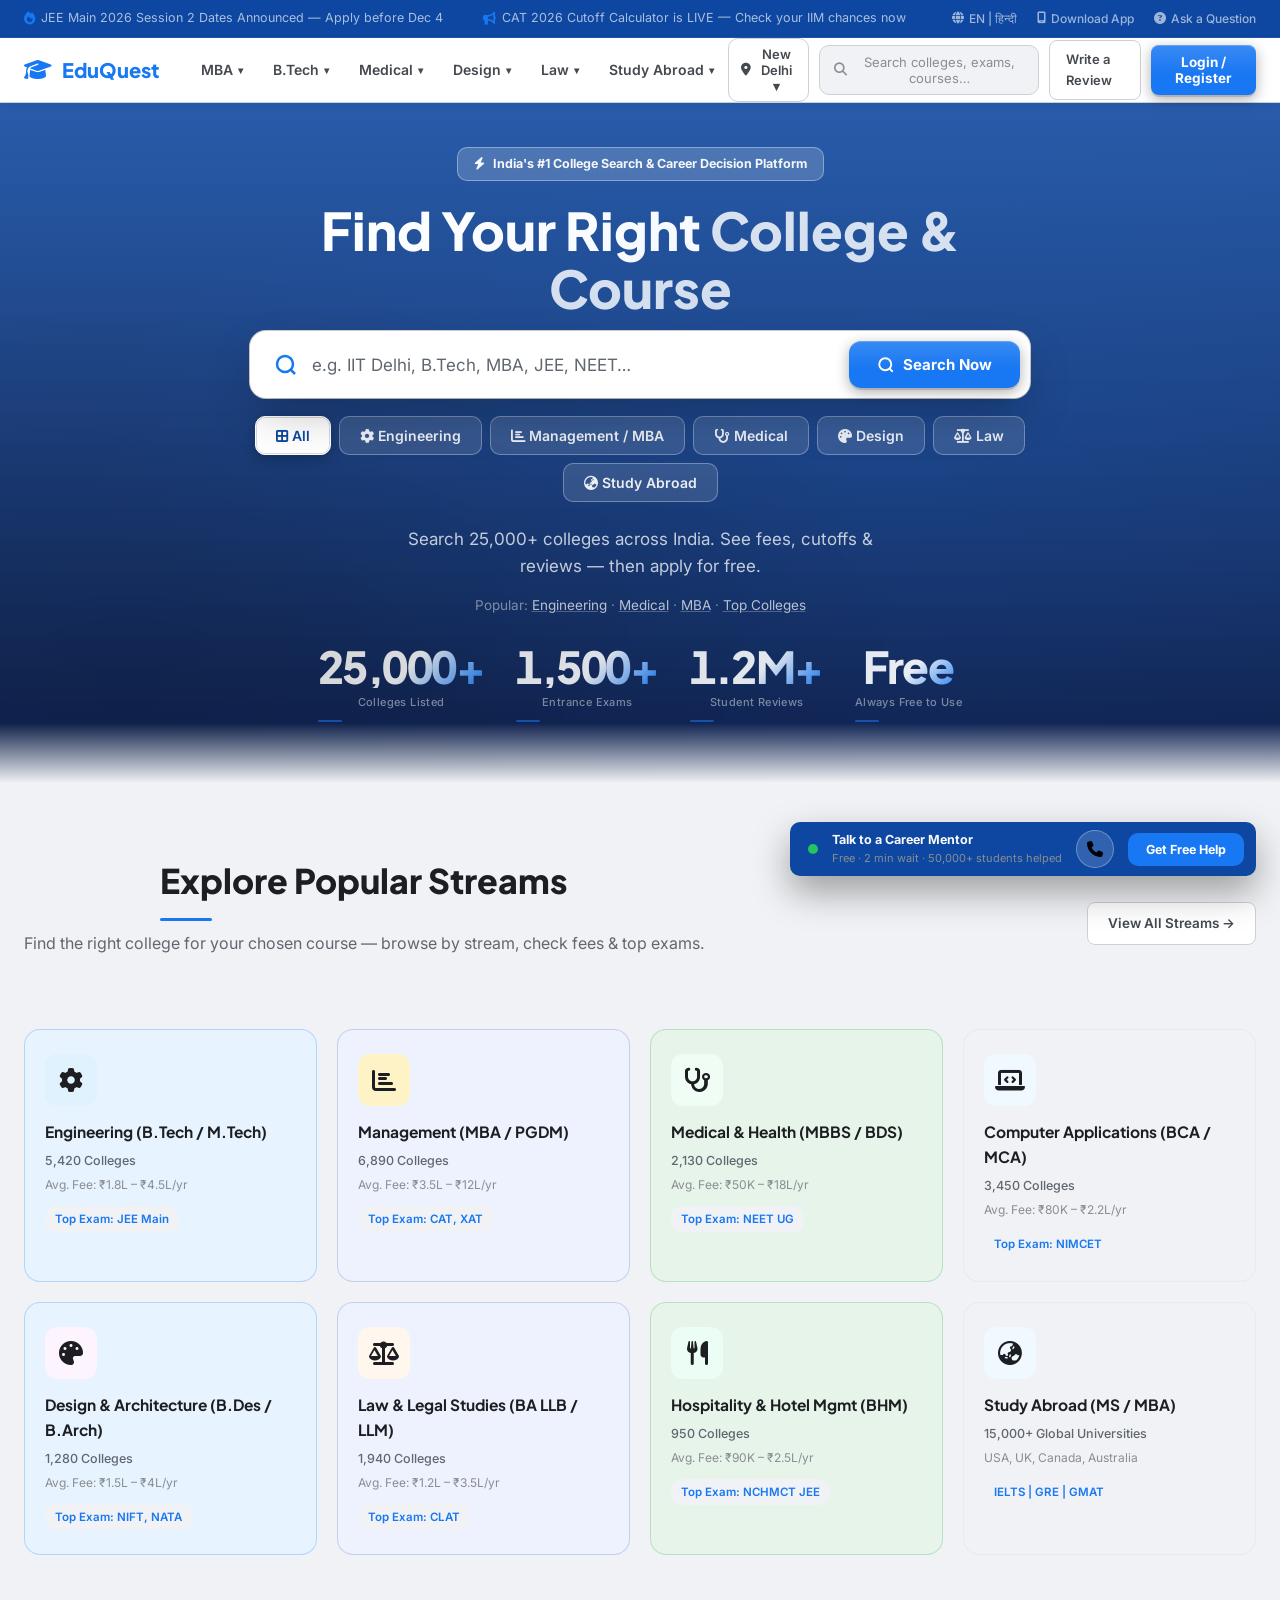
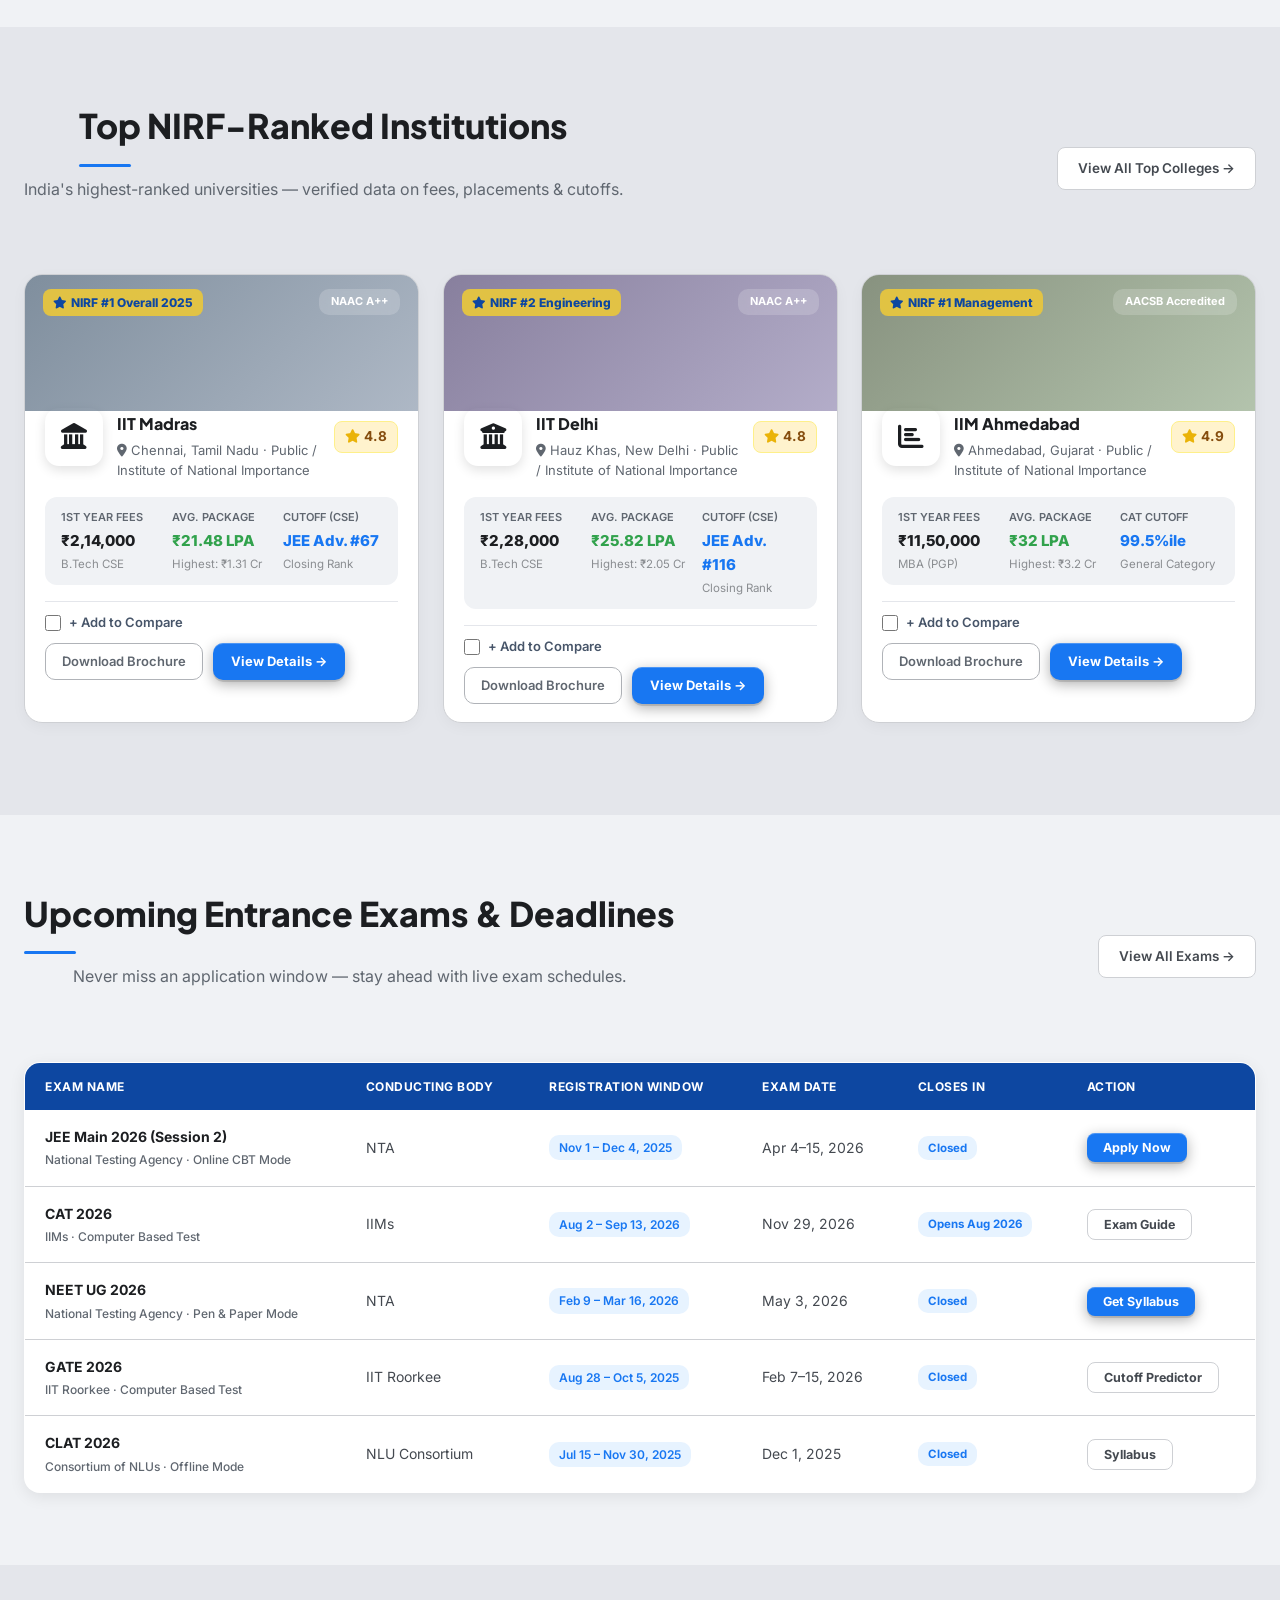
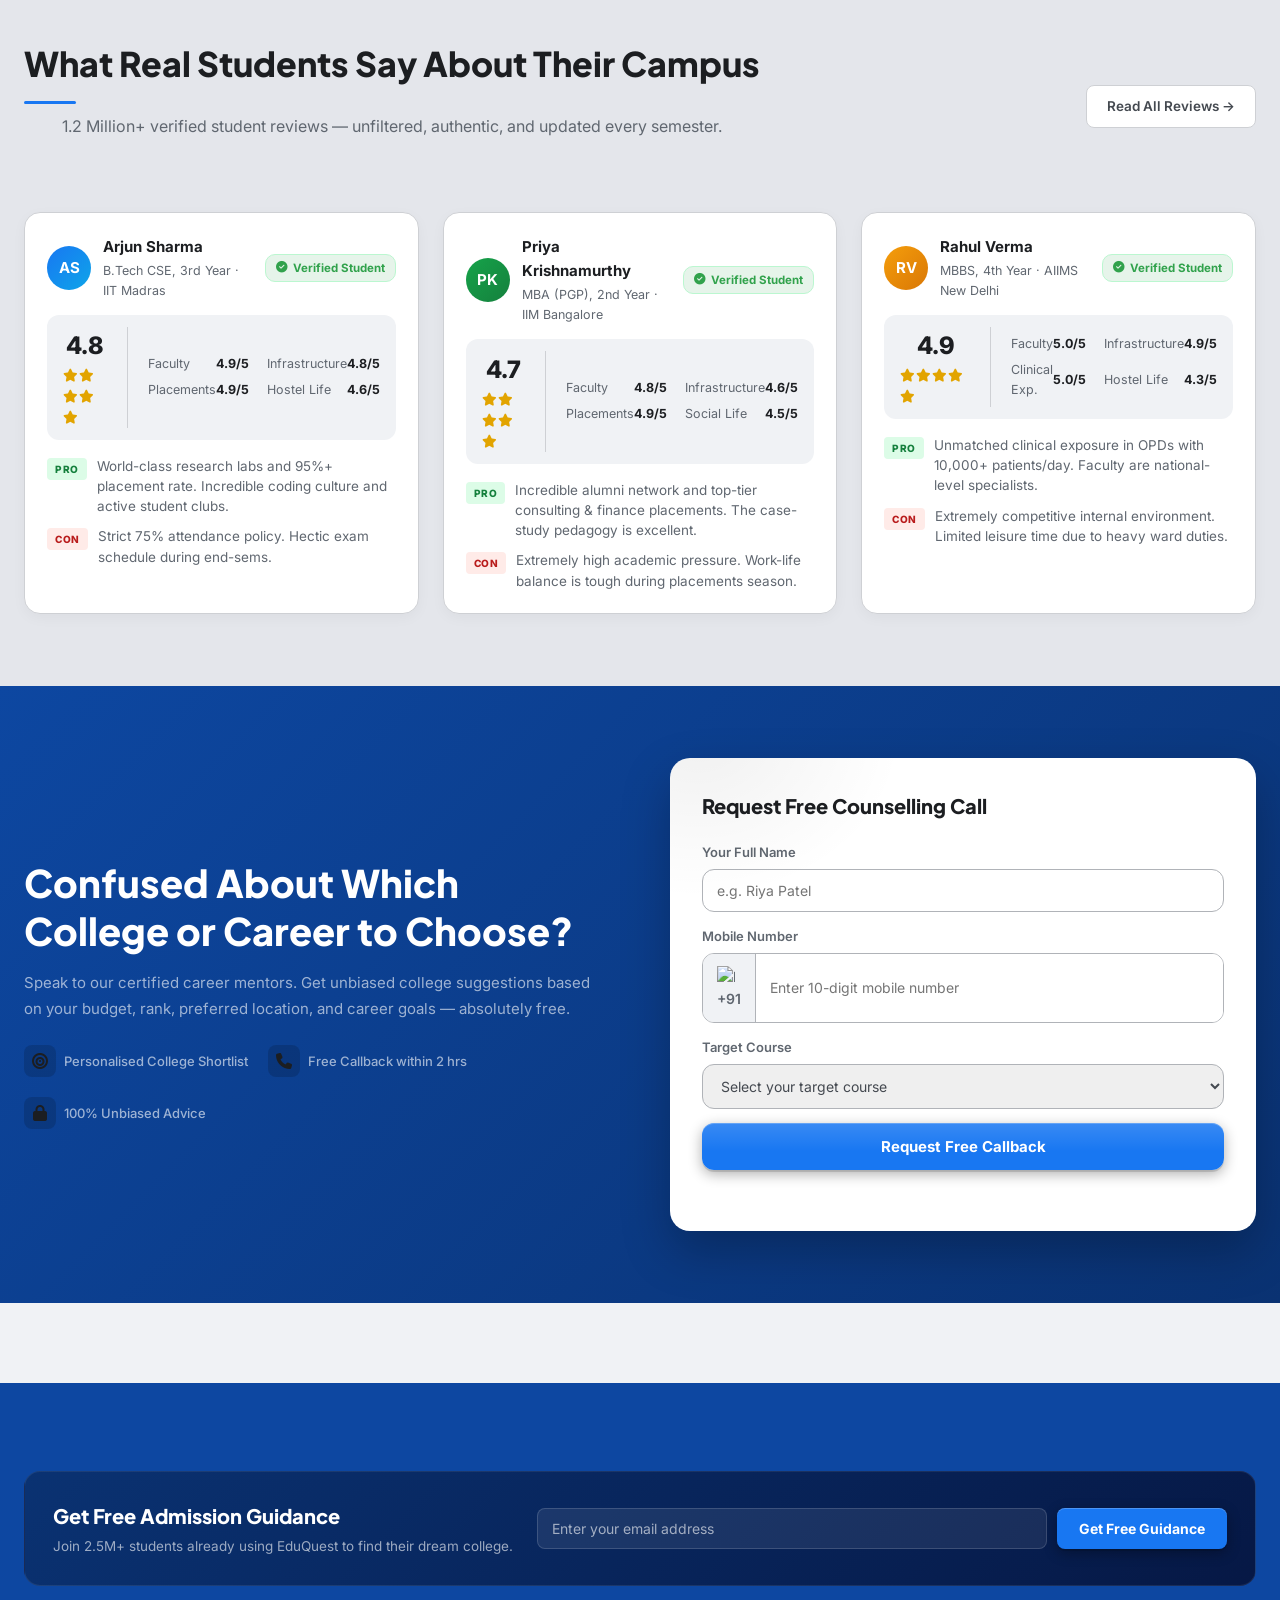
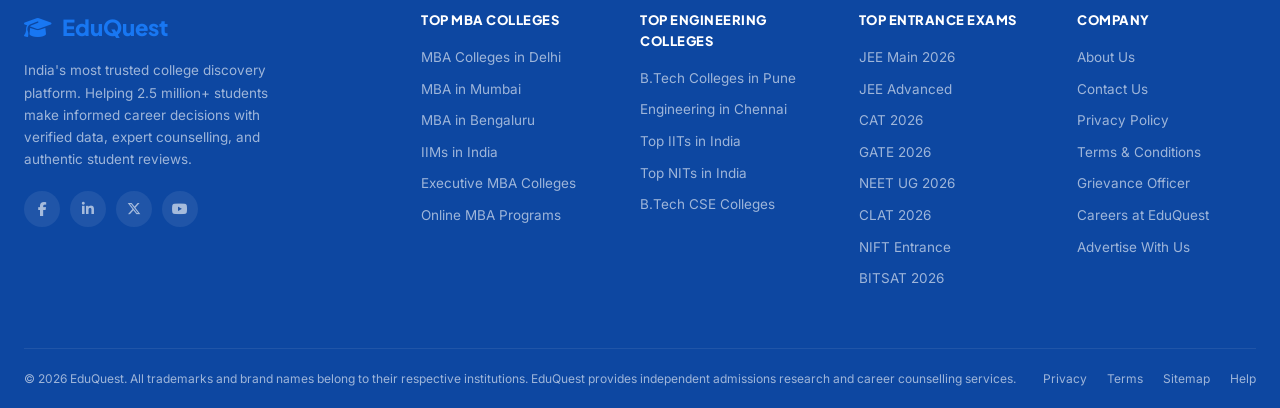
==== commit 2bc7e0be: "Rebrand to Facebook blue & white color scheme Swap full palette: FB blue #1877F2 primary, deep navy " ====
--- a/index.html
+++ b/index.html
@@ -5,7 +5,7 @@
   <meta name="viewport" content="width=device-width, initial-scale=1.0" />
   <title>EduQuest — India's #1 College Discovery & Admissions Platform</title>
   <meta name="description" content="Discover 25,000+ colleges, check authentic cutoffs, compare universities and get free expert admissions counselling on EduQuest." />
-  <link rel="stylesheet" href="eduquest.css" />
+  <link rel="stylesheet" href="eduquest.css?v=2" />
   <link rel="stylesheet" href="https://cdnjs.cloudflare.com/ajax/libs/font-awesome/6.5.1/css/all.min.css" crossorigin="anonymous" referrerpolicy="no-referrer" />
 </head>
 <body>
@@ -156,7 +156,7 @@
 <!-- ══════════════════════════════════════════
      HERO OMNISEARCH SECTION
 ══════════════════════════════════════════ -->
-<section class="hero-section" style="background:linear-gradient(rgba(26,26,26,0.86),rgba(26,26,26,0.95)),url('https://images.unsplash.com/photo-1523050854058-8df90110c9f1?w=1400&q=80&fit=crop') center/cover scroll">
+<section class="hero-section" style="background:linear-gradient(rgba(13,71,161,0.88),rgba(6,24,69,0.96)),url('https://images.unsplash.com/photo-1523050854058-8df90110c9f1?w=1400&q=80&fit=crop') center/cover scroll">
   <div class="container">
     <div class="hero-badge">
       <span><i class="fa-solid fa-bolt"></i> India's #1 College Search & Career Decision Platform</span>
@@ -954,6 +954,6 @@
   </div>
 </div>
 
-<script src="eduquest.js"></script>
+<script src="eduquest.js?v=2"></script>
 </body>
 </html>
--- a/eduquest.css
+++ b/eduquest.css
@@ -7,39 +7,39 @@
 
 /* ── Root Tokens ── */
 :root {
-  /* ── Intelly Palette ── */
-  --orange:       #1a1a1a;   /* near-black primary */
-  --orange-hover: #2e2e2e;
-  --orange-light: #ede8de;
-  --orange-mid:   #8aa84e;   /* sage green mid */
-  --terra:        #f093b4;   /* soft pink */
-  --terra-light:  #fef0f7;
-  --yellow:       #e6c640;   /* warm yellow */
-  --yellow-light: #fdf9e0;
-  --sage:         #8aa84e;   /* sage green */
-  --sage-light:   #eef4e0;
-  --periwinkle:   #6a8ed4;   /* periwinkle blue */
-  --periwinkle-light: #eef2fd;
-  --navy:         #2a2825;
-  --navy-dark:    #1a1a1a;
-  --navy-card:    #2d2a28;
-  --navy-mid:     #5a5050;
-  --sky:          #6a8ed4;
-  --sky-light:    #eef2fd;
-  --gold:         #c8a830;
-  --gold-light:   #fdf9e0;
-  --green:        #8aa84e;
-  --green-light:  #eef4e0;
-  --red-light:    #fee2e2;
-  --bg:           #f5ecd7;   /* sandy cream */
-  --bg-mid:       #ede0c2;
+  /* ── Facebook Blue & White Palette ── */
+  --orange:       #1877F2;   /* Facebook blue - primary CTA */
+  --orange-hover: #166FE5;
+  --orange-light: #E7F3FF;   /* light blue tint */
+  --orange-mid:   #1877F2;   /* blue accent */
+  --terra:        #E41E3F;   /* accent red */
+  --terra-light:  #FFEBE8;
+  --yellow:       #F7B731;   /* accent yellow */
+  --yellow-light: #FFF3CD;
+  --sage:         #31A24C;   /* green */
+  --sage-light:   #E6F4EA;
+  --periwinkle:   #4267B2;   /* FB classic blue */
+  --periwinkle-light: #E7F3FF;
+  --navy:         #1C1E21;   /* FB near-black text */
+  --navy-dark:    #0D47A1;   /* deep blue for dark sections */
+  --navy-card:    #1565C0;
+  --navy-mid:     #606770;
+  --sky:          #1877F2;
+  --sky-light:    #E7F3FF;
+  --gold:         #E2A400;
+  --gold-light:   #FFF3CD;
+  --green:        #31A24C;
+  --green-light:  #E6F4EA;
+  --red-light:    #FFEBE8;
+  --bg:           #F0F2F5;   /* Facebook light gray */
+  --bg-mid:       #E4E6EB;
   --white:        #ffffff;
-  --border:       #ddd0b8;
-  --border-mid:   #cfc0a0;
-  --text-primary: #1a1a1a;
-  --text-mid:     #4a3f35;
-  --text-muted:   #7a6a5a;
-  --text-subtle:  #a89880;
+  --border:       #CED0D4;
+  --border-mid:   #B0B3B8;
+  --text-primary: #1C1E21;
+  --text-mid:     #444950;
+  --text-muted:   #606770;
+  --text-subtle:  #8A8D91;
   --font-head:    'Plus Jakarta Sans', -apple-system, sans-serif;
   --font-body:    'Inter', -apple-system, sans-serif;
   --radius-sm:    8px;
@@ -47,10 +47,10 @@
   --radius-lg:    16px;
   --radius-xl:    20px;
   --radius-pill:  10px;
-  --shadow-sm:    0 2px 8px rgba(26,26,26,0.06);
-  --shadow-md:    0 4px 16px rgba(26,26,26,0.08);
-  --shadow-lg:    0 12px 32px rgba(26,26,26,0.12);
-  --shadow-xl:    0 20px 48px rgba(26,26,26,0.16);
+  --shadow-sm:    0 2px 8px rgba(0,0,0,0.06);
+  --shadow-md:    0 4px 16px rgba(0,0,0,0.08);
+  --shadow-lg:    0 12px 32px rgba(0,0,0,0.12);
+  --shadow-xl:    0 20px 48px rgba(0,0,0,0.16);
 }
 
 /* ── Reset ── */
@@ -97,7 +97,7 @@
    ============================================================ */
 #top-bar {
   background: var(--navy-dark);
-  color: #d4c4b0;
+  color: rgba(255,255,255,0.65);
   font-size: 12.5px;
   padding: 8px 0;
   border-bottom: 1px solid rgba(255,255,255,0.08);
@@ -132,7 +132,7 @@
   flex-shrink: 0;
 }
 .top-bar-link {
-  color: #9b8574; font-size: 12px; font-weight: 500;
+  color: rgba(255,255,255,0.6); font-size: 12px; font-weight: 500;
   display: flex; align-items: center; gap: 5px;
   transition: color 0.2s;
 }
@@ -147,7 +147,7 @@
   position: sticky;
   top: 0;
   z-index: 100;
-  box-shadow: 0 2px 8px rgba(26,26,26,0.06);
+  box-shadow: 0 2px 8px rgba(0,0,0,0.06);
 }
 .nav-inner {
   display: flex;
@@ -274,12 +274,12 @@
   border-radius: var(--radius-sm);
   font-size: 13.5px; font-weight: 700;
   transition: all 0.2s;
-  box-shadow: 0 2px 8px rgba(26,26,26,0.25);
+  box-shadow: 0 2px 8px rgba(0,0,0,0.25);
 }
 .btn-nav-primary:hover {
   background: var(--orange-hover);
   transform: translateY(-1px);
-  box-shadow: 0 4px 14px rgba(26,26,26,0.35);
+  box-shadow: 0 4px 14px rgba(0,0,0,0.35);
 }
 
 /* Mobile Hamburger */
@@ -310,7 +310,7 @@
 .drawer-backdrop {
   position: absolute;
   inset: 0;
-  background: rgba(26,26,26,0.6);
+  background: rgba(0,0,0,0.6);
   backdrop-filter: blur(4px);
 }
 .drawer-panel {
@@ -354,7 +354,7 @@
    ============================================================ */
 footer {
   background: var(--navy-dark);
-  color: #9b8574;
+  color: rgba(255,255,255,0.6);
   padding: 56px 0 0;
   margin-top: 80px;
 }
@@ -374,7 +374,7 @@
 }
 .footer-brand p {
   font-size: 13.5px; line-height: 1.65;
-  color: #9b8574;
+  color: rgba(255,255,255,0.6);
   max-width: 280px;
   margin-bottom: 20px;
 }
@@ -386,7 +386,7 @@
   background: rgba(255,255,255,0.08);
   border-radius: 50%;
   display: flex; align-items: center; justify-content: center;
-  color: #9b8574; font-size: 14px;
+  color: rgba(255,255,255,0.6); font-size: 14px;
   transition: all 0.2s;
 }
 .social-btn:hover { background: var(--orange); color: var(--white); }
@@ -402,14 +402,14 @@
 .footer-col a {
   display: block;
   font-size: 13.5px;
-  color: #9b8574;
+  color: rgba(255,255,255,0.6);
   margin-bottom: 10px;
   transition: color 0.2s;
 }
 .footer-col a:hover { color: var(--white); }
 
 .footer-lead-banner {
-  background: linear-gradient(135deg, #2a1811, #1a0f0a);
+  background: linear-gradient(135deg, #0A3272, #061845);
   border-radius: var(--radius-lg);
   padding: 28px;
   margin: 32px 0 24px;
@@ -425,7 +425,7 @@
   color: var(--white);
   margin-bottom: 4px;
 }
-.footer-lead-text p { font-size: 13.5px; color: #9b8574; }
+.footer-lead-text p { font-size: 13.5px; color: rgba(255,255,255,0.6); }
 .footer-lead-form {
   display: flex; gap: 10px; flex: 1; min-width: 280px;
 }
@@ -438,7 +438,7 @@
   color: var(--white); font-size: 14px;
   outline: none;
 }
-.footer-input::placeholder { color: #9b8574; }
+.footer-input::placeholder { color: rgba(255,255,255,0.6); }
 .footer-input:focus { border-color: var(--orange); }
 .footer-submit-btn {
   padding: 11px 22px;
@@ -458,9 +458,9 @@
   gap: 16px;
   flex-wrap: wrap;
 }
-.footer-bottom p { font-size: 12px; color: #9b8574; }
+.footer-bottom p { font-size: 12px; color: rgba(255,255,255,0.6); }
 .footer-bottom-links { display: flex; gap: 20px; }
-.footer-bottom-links a { font-size: 12px; color: #9b8574; transition: color 0.2s; }
+.footer-bottom-links a { font-size: 12px; color: rgba(255,255,255,0.6); transition: color 0.2s; }
 .footer-bottom-links a:hover { color: var(--white); }
 
 /* ============================================================
@@ -511,14 +511,14 @@
   transition: color 0.2s, border-color 0.2s, background 0.2s, transform 0.2s;
 }
 .chip-btn:hover { background: rgba(255,255,255,0.22); border-color: rgba(255,255,255,0.6); color: var(--white); transform: translateY(-2px); }
-.chip-btn.active { background: var(--white); border-color: var(--white); color: var(--navy-dark); box-shadow: 0 4px 14px rgba(26,26,26,0.25); }
+.chip-btn.active { background: var(--white); border-color: var(--white); color: var(--navy-dark); box-shadow: 0 4px 14px rgba(0,0,0,0.25); }
 
 .omni-search-box {
   background: var(--white);
   border-radius: 16px;
   display: flex; align-items: center;
   padding: 10px 10px 10px 24px;
-  box-shadow: 0 20px 48px -8px rgba(26,26,26,0.28), 0 0 0 1px var(--border);
+  box-shadow: 0 20px 48px -8px rgba(0,0,0,0.28), 0 0 0 1px var(--border);
   position: relative;
 }
 .search-icon-box { color: var(--orange); display: flex; align-items: center; margin-right: 14px; }
@@ -536,16 +536,16 @@
   font-size: 15px; font-weight: 700;
   display: flex; align-items: center; gap: 8px;
   cursor: pointer; transition: all 0.25s ease;
-  box-shadow: 0 4px 12px rgba(26,26,26,0.3);
-}
-.omni-submit-btn:hover { background: linear-gradient(135deg,var(--orange-hover),var(--orange)); transform: translateY(-1px); box-shadow: 0 6px 18px rgba(26,26,26,0.4); }
+  box-shadow: 0 4px 12px rgba(0,0,0,0.3);
+}
+.omni-submit-btn:hover { background: linear-gradient(135deg,var(--orange-hover),var(--orange)); transform: translateY(-1px); box-shadow: 0 6px 18px rgba(0,0,0,0.4); }
 
 .search-autocomplete-dropdown {
   position: absolute;
   top: calc(100% + 8px); left: 0; right: 0;
   background: var(--white);
   border-radius: 16px;
-  box-shadow: 0 20px 40px rgba(26,26,26,0.18), 0 0 0 1px var(--border);
+  box-shadow: 0 20px 40px rgba(0,0,0,0.18), 0 0 0 1px var(--border);
   padding: 12px;
   display: none;
   z-index: 200;
@@ -575,7 +575,7 @@
 .eduquest-modal-overlay {
   position: fixed;
   inset: 0;
-  background: rgba(26,26,26,0.75);
+  background: rgba(0,0,0,0.75);
   backdrop-filter: blur(8px);
   z-index: 1000;
   display: none;
@@ -628,7 +628,7 @@
   display: flex; align-items: center; justify-content: center;
   font-size: 12px; font-weight: 700; transition: all 0.3s;
 }
-.step-dot.active { background: var(--orange); color: var(--white); box-shadow: 0 2px 8px rgba(26,26,26,0.4); }
+.step-dot.active { background: var(--orange); color: var(--white); box-shadow: 0 2px 8px rgba(0,0,0,0.4); }
 .step-dot.done { background: var(--green); color: var(--white); }
 .step-line { flex: 1; height: 2px; background: var(--border); }
 
@@ -763,19 +763,19 @@
   background: var(--white);
   border-radius: 18px;
   border: 1px solid var(--border);
-  box-shadow: 0 4px 16px -2px rgba(26,26,26,0.05);
+  box-shadow: 0 4px 16px -2px rgba(0,0,0,0.05);
   overflow: hidden;
   transition: all 0.28s ease;
   margin-bottom: 20px;
 }
 .college-search-card:hover {
   transform: translateY(-4px);
-  box-shadow: 0 16px 32px -4px rgba(26,26,26,0.1);
+  box-shadow: 0 16px 32px -4px rgba(0,0,0,0.1);
   border-color: var(--border-mid);
 }
 .card-hero-banner {
   height: 136px;
-  background: linear-gradient(135deg, #2d1b0e, #2a1811);
+  background: linear-gradient(135deg, #0A3272, #0A3272);
   position: relative;
   display: flex; align-items: flex-start; justify-content: space-between;
   padding: 14px 18px;
@@ -855,7 +855,7 @@
 .eduquest-review-card {
   background: var(--white); border-radius: 16px;
   border: 1px solid var(--border); padding: 22px;
-  box-shadow: 0 4px 14px rgba(26,26,26,0.04);
+  box-shadow: 0 4px 14px rgba(0,0,0,0.04);
 }
 .review-header {
   display: flex; align-items: center; gap: 12px; margin-bottom: 14px;
@@ -909,7 +909,7 @@
   background: var(--navy-dark); color: var(--white);
   border-radius: var(--radius-pill); padding: 8px 12px 8px 18px;
   display: flex; align-items: center; gap: 14px;
-  box-shadow: 0 16px 36px rgba(26,26,26,0.35), 0 0 0 1px rgba(255,255,255,0.1);
+  box-shadow: 0 16px 36px rgba(0,0,0,0.35), 0 0 0 1px rgba(255,255,255,0.1);
   transition: transform 0.25s ease;
 }
 .counsel-pill-card:hover { transform: translateY(-3px); }
@@ -927,12 +927,12 @@
 .counsel-title { font-size: 12.5px; font-weight: 700; color: #f8fafc; }
 .counsel-subtitle { font-size: 11px; color: var(--text-subtle); }
 .counsel-call-btn {
-  background: #2a1811; border: 1px solid #5a3e32;
+  background: rgba(255,255,255,0.15); border: 1px solid rgba(255,255,255,0.3);
   width: 38px; height: 38px; border-radius: 50%;
   display: flex; align-items: center; justify-content: center;
   font-size: 16px; cursor: pointer; transition: background 0.2s;
 }
-.counsel-call-btn:hover { background: #5a3e32; }
+.counsel-call-btn:hover { background: rgba(255,255,255,0.28); }
 .counsel-chat-btn {
   background: var(--orange); color: var(--white); border: none;
   border-radius: var(--radius-pill); padding: 9px 18px;
@@ -953,7 +953,7 @@
   box-shadow: 0 -8px 24px rgba(0,0,0,0.25);
 }
 .compare-bar.visible { display: flex; }
-.compare-bar-title { font-size: 13px; font-weight: 700; color: #9b8574; white-space: nowrap; }
+.compare-bar-title { font-size: 13px; font-weight: 700; color: rgba(255,255,255,0.6); white-space: nowrap; }
 .compare-slots { display: flex; gap: 12px; flex: 1; flex-wrap: wrap; }
 .compare-slot {
   display: flex; align-items: center; gap: 8px;
@@ -962,10 +962,10 @@
   border-radius: var(--radius-sm); padding: 8px 14px;
   min-width: 160px;
 }
-.compare-slot.filled { border-style: solid; border-color: var(--orange); background: rgba(26,26,26,0.1); }
+.compare-slot.filled { border-style: solid; border-color: var(--orange); background: rgba(0,0,0,0.1); }
 .compare-slot-name { font-size: 13px; font-weight: 600; color: var(--white); flex: 1; }
 .compare-slot-remove {
-  background: none; border: none; color: #9b8574;
+  background: none; border: none; color: rgba(255,255,255,0.6);
   cursor: pointer; font-size: 16px; line-height: 1;
   transition: color 0.2s;
 }
@@ -979,18 +979,18 @@
 }
 .btn-compare-now:hover { background: var(--orange-hover); }
 .btn-compare-clear {
-  padding: 10px 16px; background: transparent; color: #9b8574;
-  border: 1px solid #5a3e32; border-radius: var(--radius-sm);
+  padding: 10px 16px; background: transparent; color: rgba(255,255,255,0.6);
+  border: 1px solid rgba(255,255,255,0.25); border-radius: var(--radius-sm);
   font-size: 13px; font-weight: 600; cursor: pointer;
   transition: all 0.2s;
 }
-.btn-compare-clear:hover { border-color: #9b8574; color: var(--white); }
+.btn-compare-clear:hover { border-color: rgba(255,255,255,0.6); color: var(--white); }
 
 /* ============================================================
    HERO SECTION (Homepage)
    ============================================================ */
 .hero-section {
-  background: linear-gradient(160deg, var(--navy-dark) 0%, #2d1b0e 50%, #1a0f0a 100%);
+  background: linear-gradient(160deg, var(--navy-dark) 0%, #0A3272 50%, #061845 100%);
   padding: 44px 0 60px;
   position: relative;
   overflow: hidden;
@@ -999,7 +999,7 @@
 .hero-section::before {
   content: "";
   position: absolute; inset: 0;
-  background: radial-gradient(ellipse at 70% 50%, rgba(230,198,64,0.08) 0%, transparent 65%);
+  background: radial-gradient(ellipse at 70% 50%, rgba(255,255,255,0.05) 0%, transparent 65%);
   pointer-events: none;
 }
 .hero-section::after {
@@ -1012,8 +1012,8 @@
 .hero-badge { margin-bottom: 20px; }
 .hero-badge span {
   display: inline-flex; align-items: center; gap: 8px;
-  background: rgba(138,168,78,0.18); color: #aace72;
-  border: 1px solid rgba(138,168,78,0.4);
+  background: rgba(255,255,255,0.18); color: rgba(255,255,255,0.95);
+  border: 1px solid rgba(255,255,255,0.35);
   font-size: 12.5px; font-weight: 700;
   padding: 6px 16px; border-radius: var(--radius-pill);
 }
@@ -1021,17 +1021,17 @@
   font-family: var(--font-head);
   font-size: clamp(30px, 4.5vw, 52px);
   font-weight: 800;
-  color: #fdf8f1;
+  color: var(--white);
   line-height: 1.12;
   margin-bottom: 14px;
   max-width: 820px;
   margin-left: auto;
   margin-right: auto;
 }
-.hero-title span { color: var(--orange-mid); }
+.hero-title span { color: rgba(255,255,255,0.85); }
 .hero-sub {
   font-size: clamp(15px, 1.8vw, 17px);
-  color: #c4ab97;
+  color: rgba(255,255,255,0.75);
   max-width: 520px;
   margin: 20px auto 0;
   line-height: 1.6;
@@ -1049,7 +1049,7 @@
   font-size: 26px; font-weight: 800;
   color: var(--white);
 }
-.hero-stat-label { font-size: 12px; color: #c4ab97; font-weight: 500; }
+.hero-stat-label { font-size: 12px; color: rgba(255,255,255,0.75); font-weight: 500; }
 
 /* ============================================================
    STREAM GRID (Homepage)
@@ -1072,10 +1072,10 @@
   text-decoration: none;
 }
 /* Intelly-style: each card gets its own color block */
-.stream-card-item:nth-child(4n+1) { background: #fdf9e8; border-color: #e6c64040; }
-.stream-card-item:nth-child(4n+2) { background: #fef3f8; border-color: #f093b440; }
-.stream-card-item:nth-child(4n+3) { background: #f3f7ec; border-color: #8aa84e40; }
-.stream-card-item:nth-child(4n+0) { background: #eef2fd; border-color: #6a8ed440; }
+.stream-card-item:nth-child(4n+1) { background: #E7F3FF; border-color: #1877F240; }
+.stream-card-item:nth-child(4n+2) { background: #EEF2FF; border-color: #4267B240; }
+.stream-card-item:nth-child(4n+3) { background: #E6F4EA; border-color: #31A24C40; }
+.stream-card-item:nth-child(4n+0) { background: #F0F2F5; border-color: #CED0D440; }
 .stream-card-item:hover {
   transform: translateY(-4px);
   box-shadow: var(--shadow-lg);
@@ -1189,7 +1189,7 @@
    ============================================================ */
 .counsel-section {
   padding: 72px 0;
-  background: linear-gradient(135deg, var(--navy-dark), #2a1811);
+  background: linear-gradient(135deg, var(--navy-dark), #0A3272);
 }
 .counsel-inner {
   display: grid;
@@ -1202,11 +1202,11 @@
   font-size: clamp(24px, 3.5vw, 38px); font-weight: 800;
   color: var(--white); margin-bottom: 16px; line-height: 1.25;
 }
-.counsel-text p { font-size: 15px; color: #9b8574; line-height: 1.7; margin-bottom: 24px; }
+.counsel-text p { font-size: 15px; color: rgba(255,255,255,0.6); line-height: 1.7; margin-bottom: 24px; }
 .counsel-trust-row { display: flex; gap: 20px; flex-wrap: wrap; }
 .trust-item { display: flex; align-items: center; gap: 8px; }
-.trust-icon { width: 32px; height: 32px; background: rgba(26,26,26,0.15); border-radius: 8px; display: flex; align-items: center; justify-content: center; font-size: 16px; }
-.trust-label { font-size: 13px; color: #9b8574; font-weight: 500; }
+.trust-icon { width: 32px; height: 32px; background: rgba(0,0,0,0.15); border-radius: 8px; display: flex; align-items: center; justify-content: center; font-size: 16px; }
+.trust-label { font-size: 13px; color: rgba(255,255,255,0.6); font-weight: 500; }
 .counsel-form-card {
   background: var(--white); border-radius: var(--radius-xl); padding: 32px;
   box-shadow: 0 20px 48px rgba(0,0,0,0.25);
@@ -1224,10 +1224,10 @@
   color: var(--white); border: none; border-radius: var(--radius-md);
   font-size: 15px; font-weight: 700; cursor: pointer;
   transition: all 0.2s;
-  box-shadow: 0 4px 14px rgba(26,26,26,0.3);
+  box-shadow: 0 4px 14px rgba(0,0,0,0.3);
 }
 .counsel-submit-btn:hover { background: linear-gradient(135deg, var(--orange-hover), var(--orange)); }
-.counsel-privacy-note { font-size: 11.5px; color: #9b8574; text-align: center; margin-top: 10px; }
+.counsel-privacy-note { font-size: 11.5px; color: rgba(255,255,255,0.6); text-align: center; margin-top: 10px; }
 
 /* ============================================================
    BREADCRUMB
@@ -1335,7 +1335,7 @@
 .active-filters-bar { display: flex; gap: 8px; margin-bottom: 16px; flex-wrap: wrap; align-items: center; }
 .filter-chip {
   display: inline-flex; align-items: center; gap: 6px;
-  padding: 5px 12px; background: var(--orange-light); border: 1px solid #fed7aa;
+  padding: 5px 12px; background: var(--orange-light); border: 1px solid #B0C8F8;
   color: var(--orange); border-radius: var(--radius-pill);
   font-size: 12.5px; font-weight: 600;
 }
@@ -1347,7 +1347,7 @@
    COLLEGE DETAILS PAGE
    ============================================================ */
 .college-hero-banner {
-  background: linear-gradient(135deg, #2d1b0e, #2d1b0e);
+  background: linear-gradient(135deg, #0A3272, #0A3272);
   padding: 60px 0 80px;
   position: relative;
   overflow: hidden;
@@ -1386,7 +1386,7 @@
   font-size: clamp(22px, 3.5vw, 34px); font-weight: 800;
   color: var(--white); margin-bottom: 8px; line-height: 1.2;
 }
-.college-hero-meta { font-size: 13.5px; color: #9b8574; margin-bottom: 12px; }
+.college-hero-meta { font-size: 13.5px; color: rgba(255,255,255,0.6); margin-bottom: 12px; }
 .college-hero-rating { display: flex; align-items: center; gap: 10px; flex-wrap: wrap; }
 .hero-rating-pill {
   display: flex; align-items: center; gap: 5px;
@@ -1394,7 +1394,7 @@
   color: #fbbf24; padding: 5px 12px; border-radius: var(--radius-pill);
   font-size: 13.5px; font-weight: 700;
 }
-.hero-rating-reviews { font-size: 12.5px; color: #9b8574; }
+.hero-rating-reviews { font-size: 12.5px; color: rgba(255,255,255,0.6); }
 .college-hero-actions {
   display: flex; gap: 10px; flex-wrap: wrap; margin-top: 20px;
 }
@@ -1408,7 +1408,7 @@
 .btn-hero-shortlist:hover { background: rgba(255,255,255,0.2); }
 .btn-hero-brochure { background: rgba(255,255,255,0.1); color: var(--white); border: 1px solid rgba(255,255,255,0.2); }
 .btn-hero-brochure:hover { background: rgba(255,255,255,0.2); }
-.btn-hero-apply { background: var(--orange); color: var(--white); border: none; box-shadow: 0 4px 12px rgba(26,26,26,0.3); }
+.btn-hero-apply { background: var(--orange); color: var(--white); border: none; box-shadow: 0 4px 12px rgba(0,0,0,0.3); }
 .btn-hero-apply:hover { background: var(--orange-hover); }
 
 /* Tabs */
@@ -1491,7 +1491,7 @@
 /* Placements */
 .placement-stats-banner {
   display: grid; grid-template-columns: repeat(5,1fr); gap: 20px;
-  background: linear-gradient(135deg, var(--navy-dark), #2a1811);
+  background: linear-gradient(135deg, var(--navy-dark), #0A3272);
   border-radius: var(--radius-lg); padding: 28px; margin-bottom: 32px;
 }
 .placement-stat-item { text-align: center; }
@@ -1499,7 +1499,7 @@
   font-family: var(--font-head);
   font-size: 22px; font-weight: 800; color: var(--white); display: block; margin-bottom: 4px;
 }
-.placement-stat-label { font-size: 11.5px; color: #9b8574; }
+.placement-stat-label { font-size: 11.5px; color: rgba(255,255,255,0.6); }
 .recruiters-grid {
   display: grid; grid-template-columns: repeat(5,1fr); gap: 16px;
   margin-top: 24px;
@@ -1533,14 +1533,14 @@
    EXAMS PAGE
    ============================================================ */
 .exams-page-hero {
-  background: linear-gradient(135deg, var(--navy-dark), #2d1b0e);
+  background: linear-gradient(135deg, var(--navy-dark), #0A3272);
   padding: 56px 0;
 }
 .exams-page-hero h1 {
   font-family: var(--font-head);
   font-size: clamp(28px, 4vw, 42px); font-weight: 800; color: var(--white); margin-bottom: 10px;
 }
-.exams-page-hero p { font-size: 15px; color: #9b8574; }
+.exams-page-hero p { font-size: 15px; color: rgba(255,255,255,0.6); }
 
 .exams-filter-row {
   background: var(--white); border-bottom: 1px solid var(--border);
@@ -1604,11 +1604,11 @@
    COMPARE PAGE
    ============================================================ */
 .compare-page-hero {
-  background: linear-gradient(135deg, var(--navy-dark), #2d1b0e);
+  background: linear-gradient(135deg, var(--navy-dark), #0A3272);
   padding: 48px 0;
 }
 .compare-page-hero h1 { font-family: var(--font-head); font-size: clamp(26px, 3.5vw, 38px); font-weight: 800; color: var(--white); margin-bottom: 8px; }
-.compare-page-hero p { font-size: 15px; color: #9b8574; }
+.compare-page-hero p { font-size: 15px; color: rgba(255,255,255,0.6); }
 
 .compare-section { padding: 40px 0 80px; }
 .compare-table-wrapper { overflow-x: auto; }
@@ -1626,7 +1626,7 @@
 .compare-col-label {
   background: var(--navy-dark); padding: 16px 24px;
   font-size: 12px; font-weight: 800; letter-spacing: 0.5px;
-  color: #9b8574; text-transform: uppercase;
+  color: rgba(255,255,255,0.6); text-transform: uppercase;
 }
 .compare-col-value {
   background: var(--white); padding: 16px 24px;
@@ -1708,7 +1708,7 @@
 /* ============================================================
    EDUQUEST — UIVERSE ENHANCEMENT LAYER v1
    Emil Motion easing: cubic-bezier(0.16, 1, 0.3, 1) throughout
-   Palette: orange #ea580c, navy #2d1b0e — NO neon, NO pure gradients
+   Palette: orange #ea580c, navy #0A3272 — NO neon, NO pure gradients
    ============================================================ */
 
 /* ──────────────────────────────────────────────
@@ -1724,7 +1724,7 @@
   backdrop-filter: blur(24px) saturate(180%);
   -webkit-backdrop-filter: blur(24px) saturate(180%);
   box-shadow: 0 1px 0 rgba(0,0,0,0.05),
-              0 8px 32px rgba(26,26,26,0.08);
+              0 8px 32px rgba(0,0,0,0.08);
   border-bottom-color: rgba(226,232,240,0.6);
 }
 
@@ -1752,7 +1752,7 @@
 .mega-menu {
   backdrop-filter: blur(16px) saturate(1.5);
   background: rgba(255,255,255,0.95) !important;
-  box-shadow: 0 20px 48px rgba(26,26,26,0.14),
+  box-shadow: 0 20px 48px rgba(0,0,0,0.14),
               0 0 0 1px rgba(255,255,255,0.80) inset,
               0 1px 0 rgba(226,232,240,0.6) !important;
 }
@@ -1762,8 +1762,8 @@
    ────────────────────────────────────────────── */
 .hero-section::before {
   background:
-    radial-gradient(ellipse at 10% 85%, rgba(26,26,26,0.14) 0%, transparent 50%),
-    radial-gradient(ellipse at 70% 50%, rgba(2,132,199,0.12) 0%, transparent 65%) !important;
+    radial-gradient(ellipse at 10% 85%, rgba(0,0,0,0.14) 0%, transparent 50%),
+    radial-gradient(ellipse at 70% 50%, rgba(24,119,242,0.12) 0%, transparent 65%) !important;
 }
 
 .hero-badge span {
@@ -1772,7 +1772,7 @@
 }
 .hero-badge span:hover {
   transform: translateY(-1px);
-  box-shadow: 0 4px 12px rgba(26,26,26,0.25);
+  box-shadow: 0 4px 12px rgba(0,0,0,0.25);
 }
 
 /* Hero stats — slight hover pop */
@@ -1795,9 +1795,9 @@
 }
 .omni-search-box:focus-within {
   box-shadow:
-    0 0 0 3px rgba(26,26,26,0.18),
-    0 16px 36px -8px rgba(26,26,26,0.18),
-    0 0 0 1px rgba(26,26,26,0.35) !important;
+    0 0 0 3px rgba(0,0,0,0.18),
+    0 16px 36px -8px rgba(0,0,0,0.18),
+    0 0 0 1px rgba(0,0,0,0.35) !important;
 }
 .search-icon-box {
   transition: transform 0.3s cubic-bezier(0.16,1,0.3,1) !important;
@@ -1821,8 +1821,8 @@
 .stream-card-item:hover { will-change: transform; }
 .stream-card-item:hover {
   box-shadow:
-    0 24px 48px rgba(26,26,26,0.12),
-    0 6px 14px rgba(26,26,26,0.09) !important;
+    0 24px 48px rgba(0,0,0,0.12),
+    0 6px 14px rgba(0,0,0,0.09) !important;
   border-color: var(--orange) !important;
 }
 .stream-icon-box {
@@ -1831,7 +1831,7 @@
 }
 .stream-card-item:hover .stream-icon-box {
   transform: scale(1.14) translateY(-3px);
-  box-shadow: 0 8px 20px rgba(26,26,26,0.12);
+  box-shadow: 0 8px 20px rgba(0,0,0,0.12);
 }
 .stream-exam-tag {
   transition: background 0.25s, color 0.25s,
@@ -1863,9 +1863,9 @@
 .college-search-card:hover {
   transform: translateY(-8px) scale(1.012) !important;
   box-shadow:
-    0 28px 52px rgba(26,26,26,0.14),
-    0 8px 20px rgba(26,26,26,0.07) !important;
-  border-color: rgba(26,26,26,0.28) !important;
+    0 28px 52px rgba(0,0,0,0.14),
+    0 8px 20px rgba(0,0,0,0.07) !important;
+  border-color: rgba(0,0,0,0.28) !important;
 }
 .college-crest-box {
   transition: transform 0.4s cubic-bezier(0.16,1,0.3,1) !important;
@@ -1891,7 +1891,7 @@
   position: relative !important;
   overflow: hidden !important;
   box-shadow:
-    0 4px 14px rgba(26,26,26,0.32),
+    0 4px 14px rgba(0,0,0,0.32),
     0 2px 0 rgba(0,0,0,0.12),
     inset 0 1px 0 rgba(255,255,255,0.22) !important;
   transition: transform 0.18s cubic-bezier(0.16,1,0.3,1),
@@ -1925,7 +1925,7 @@
 .btn-compare-now:hover {
   transform: translateY(-2px) !important;
   box-shadow:
-    0 8px 24px rgba(26,26,26,0.44),
+    0 8px 24px rgba(0,0,0,0.44),
     0 2px 0 rgba(0,0,0,0.12),
     inset 0 1px 0 rgba(255,255,255,0.22) !important;
 }
@@ -1937,7 +1937,7 @@
 .btn-compare-now:active {
   transform: translateY(1px) scale(0.97) !important;
   box-shadow:
-    0 2px 8px rgba(26,26,26,0.25),
+    0 2px 8px rgba(0,0,0,0.25),
     0 1px 0 rgba(0,0,0,0.12),
     inset 0 1px 0 rgba(255,255,255,0.10) !important;
 }
@@ -1969,24 +1969,24 @@
 .filter-search-input:focus,
 .sort-select:focus {
   border-color: var(--orange) !important;
-  box-shadow: 0 0 0 3px rgba(26,26,26,0.14) !important;
+  box-shadow: 0 0 0 3px rgba(0,0,0,0.14) !important;
   background: var(--white) !important;
   outline: none !important;
 }
 .footer-input:focus {
   border-color: var(--orange) !important;
-  box-shadow: 0 0 0 3px rgba(26,26,26,0.18) !important;
+  box-shadow: 0 0 0 3px rgba(0,0,0,0.18) !important;
   outline: none !important;
 }
 .otp-digit:focus {
   border-color: var(--orange) !important;
-  box-shadow: 0 0 0 3px rgba(26,26,26,0.14) !important;
+  box-shadow: 0 0 0 3px rgba(0,0,0,0.14) !important;
   background: var(--orange-light) !important;
   outline: none !important;
 }
 .phone-input-row:focus-within {
   border-color: var(--orange) !important;
-  box-shadow: 0 0 0 3px rgba(26,26,26,0.14) !important;
+  box-shadow: 0 0 0 3px rgba(0,0,0,0.14) !important;
 }
 
 /* ──────────────────────────────────────────────
@@ -2002,9 +2002,9 @@
 .eduquest-review-card:hover {
   transform: translateY(-6px) !important;
   box-shadow:
-    0 20px 40px rgba(26,26,26,0.11),
-    0 4px 12px rgba(26,26,26,0.06) !important;
-  border-color: rgba(26,26,26,0.22) !important;
+    0 20px 40px rgba(0,0,0,0.11),
+    0 4px 12px rgba(0,0,0,0.06) !important;
+  border-color: rgba(0,0,0,0.22) !important;
 }
 
 /* ──────────────────────────────────────────────
@@ -2021,7 +2021,7 @@
   position: absolute;
   top: -40%; left: -30%;
   width: 70%; height: 70%;
-  background: radial-gradient(ellipse, rgba(26,26,26,0.06) 0%, transparent 70%);
+  background: radial-gradient(ellipse, rgba(0,0,0,0.06) 0%, transparent 70%);
   pointer-events: none;
 }
 
@@ -2036,7 +2036,7 @@
   transition: background 0.25s, transform 0.3s cubic-bezier(0.16,1,0.3,1) !important;
 }
 .trust-item:hover .trust-icon {
-  background: rgba(26,26,26,0.25) !important;
+  background: rgba(0,0,0,0.25) !important;
   transform: scale(1.1);
 }
 
@@ -2047,7 +2047,7 @@
   transition: background 0.18s cubic-bezier(0.16,1,0.3,1) !important;
 }
 .exams-table tbody tr:hover td {
-  background: rgba(255,247,237,0.85) !important;
+  background: rgba(231,243,255,0.85) !important;
 }
 .exams-table tbody tr:hover .exam-name-cell {
   color: var(--navy-dark) !important;
@@ -2089,7 +2089,7 @@
 }
 .fee-bucket-btn:hover {
   transform: translateY(-2px) !important;
-  box-shadow: 0 4px 10px rgba(26,26,26,0.14) !important;
+  box-shadow: 0 4px 10px rgba(0,0,0,0.14) !important;
 }
 .fee-bucket-btn.active {
   transform: translateY(-1px) !important;
@@ -2108,7 +2108,7 @@
    ────────────────────────────────────────────── */
 @keyframes eqBadgePulse {
   0%, 100% { box-shadow: none; }
-  50%       { box-shadow: 0 0 0 4px rgba(26,26,26,0.09); }
+  50%       { box-shadow: 0 0 0 4px rgba(0,0,0,0.09); }
 }
 .badge-orange {
   animation: eqBadgePulse 2.8s ease-in-out infinite;
@@ -2124,7 +2124,7 @@
 }
 .counsel-chat-btn:hover {
   transform: translateY(-1px) !important;
-  box-shadow: 0 4px 12px rgba(26,26,26,0.4) !important;
+  box-shadow: 0 4px 12px rgba(0,0,0,0.4) !important;
 }
 .counsel-chat-btn:active {
   transform: scale(0.96) !important;
@@ -2186,7 +2186,7 @@
   font-weight: 900 !important;
   letter-spacing: -1.5px;
   line-height: 1 !important;
-  background: linear-gradient(135deg, #fdf8f1 55%, var(--orange-mid) 100%);
+  background: linear-gradient(135deg, #F0F2F5 55%, var(--orange-mid) 100%);
   -webkit-background-clip: text;
   -webkit-text-fill-color: transparent;
   background-clip: text;
@@ -2239,14 +2239,14 @@
 .selector-btn:hover,
 .fee-bucket-btn:hover {
   transform: translateY(-2px) !important;
-  box-shadow: 0 4px 14px rgba(26,26,26,0.14) !important;
+  box-shadow: 0 4px 14px rgba(0,0,0,0.14) !important;
 }
 .stream-filter-btn.active,
 .chip-btn.active,
 .course-filter-btn.active,
 .selector-btn.active {
-  box-shadow: 0 4px 14px rgba(26,26,26,0.22),
-              inset 0 0 0 1px rgba(26,26,26,0.15) !important;
+  box-shadow: 0 4px 14px rgba(0,0,0,0.22),
+              inset 0 0 0 1px rgba(0,0,0,0.15) !important;
 }
 
 /* ── Section title: animated underline on reveal ── */
@@ -2296,7 +2296,7 @@
 .exam-card:hover {
   transform: translateY(-6px) !important;
   box-shadow: 0 20px 40px rgba(18,16,58,0.1),
-              0 4px 12px rgba(26,26,26,0.12) !important;
+              0 4px 12px rgba(0,0,0,0.12) !important;
   border-color: var(--orange) !important;
 }
 
@@ -2362,7 +2362,7 @@
 }
 .compare-college-col:hover {
   transform: translateY(-4px) !important;
-  box-shadow: 0 16px 32px rgba(26,26,26,0.08) !important;
+  box-shadow: 0 16px 32px rgba(0,0,0,0.08) !important;
 }
 
 /* ── Footer social btn ── */
